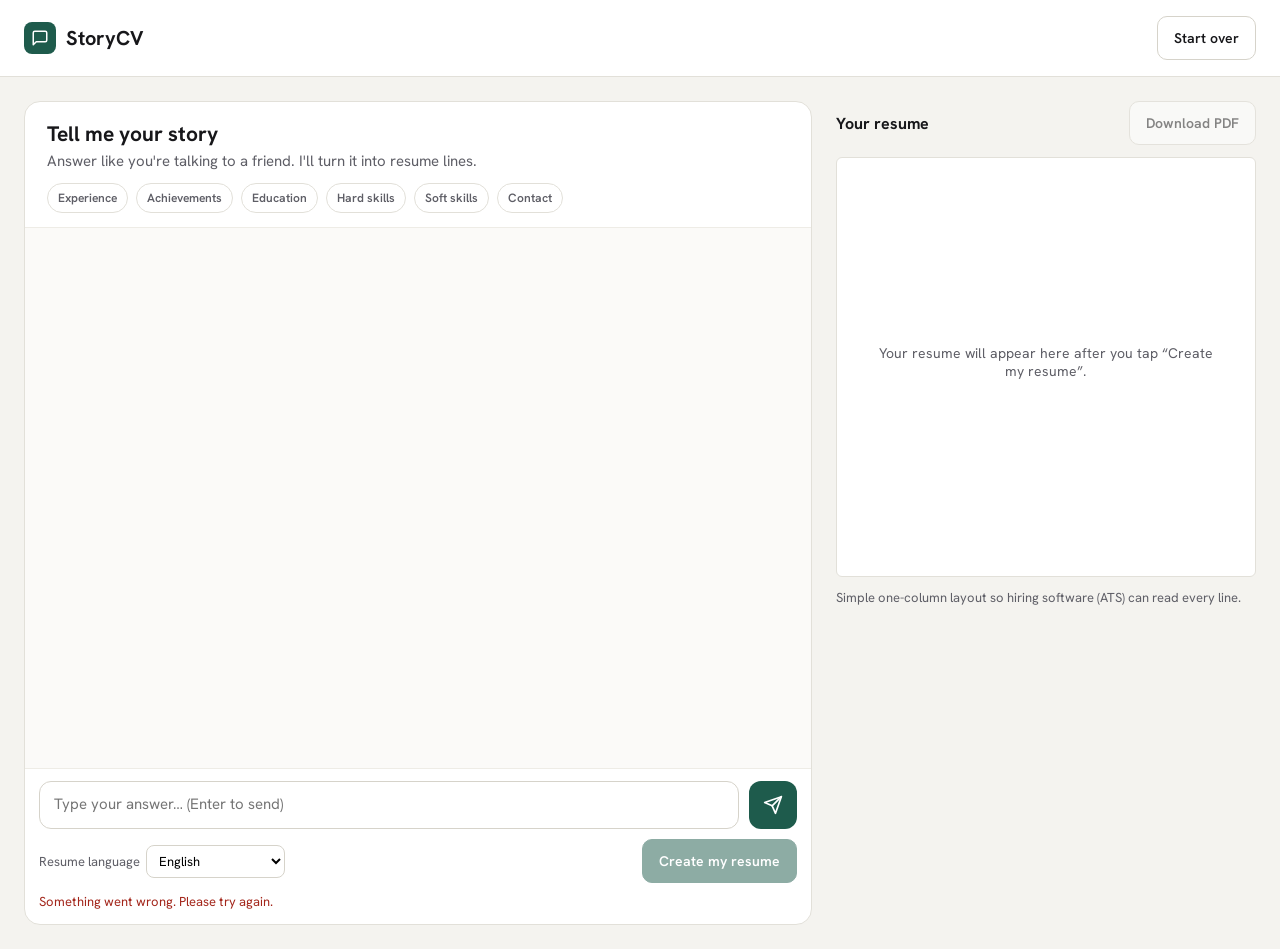
==== index.html @ df138cf6 "Add files via upload" ====
<!doctype html>
<html lang="en">
<head>
<meta charset="utf-8">
<meta name="viewport" content="width=device-width, initial-scale=1">
<title>StoryCV – Tell your story, get a resume</title>
<link rel="preconnect" href="https://fonts.googleapis.com">
<link rel="stylesheet" href="https://fonts.googleapis.com/css2?family=Hanken+Grotesk:wght@400;500;600;700&family=Source+Serif+4:opsz,wght@8..60,400;8..60,600;8..60,700&display=swap">
<script src="/lib/jspdf.umd.min.js"></script>
<style>
  /* ====== Easy-to-change settings ====== */
  :root{
    --accent:#1E5B4C; --accent-dark:#123C32; --accent-soft:#E6EFEB; --accent-ink:#1E4A3E;
    --ground:#F4F3EF; --surface:#FFFFFF; --line:#E2E0D9; --ink:#17171A; --muted:#5E5E66;
  }
  *{box-sizing:border-box}
  body{margin:0;background:var(--ground);color:var(--ink);font-family:'Hanken Grotesk',system-ui,sans-serif}
  button{font:inherit;cursor:pointer}
  header{display:flex;flex-wrap:wrap;align-items:center;justify-content:space-between;gap:12px;padding:16px 24px;background:var(--surface);border-bottom:1px solid var(--line)}
  .brand{display:flex;align-items:center;gap:10px;font-weight:700;font-size:20px}
  .logo{width:32px;height:32px;border-radius:8px;background:var(--accent);display:flex;align-items:center;justify-content:center}
  .btn{min-height:44px;padding:10px 16px;border-radius:10px;font-size:14px;font-weight:600;border:1px solid #D6D3CA;background:var(--surface);color:var(--ink)}
  .btn-primary{background:var(--accent);border-color:var(--accent);color:#fff}
  .btn-primary:hover{background:var(--accent-dark)}
  .btn:disabled{opacity:.5;cursor:not-allowed}
  .banner{background:#FFF4D6;color:#5C4400;font-size:13px;padding:8px 24px;text-align:center;display:none}
  main{max-width:1360px;margin:0 auto;padding:24px;display:flex;flex-wrap:wrap;gap:24px;align-items:flex-start}
  .chat{flex:999 1 520px;min-width:0;background:var(--surface);border:1px solid var(--line);border-radius:16px;display:flex;flex-direction:column;overflow:hidden}
  .chat-head{padding:18px 22px 14px;border-bottom:1px solid #EEECE6}
  .chat-head h1{margin:0 0 4px;font-size:21px}
  .chat-head p{margin:0 0 12px;color:var(--muted);font-size:15px}
  .chips{display:flex;flex-wrap:wrap;gap:8px}
  .chip{font-size:12px;font-weight:600;padding:6px 10px;border-radius:999px;border:1px solid var(--line);color:var(--muted);background:#fff}
  .chip.done{background:var(--accent-soft);color:var(--accent-ink);border-color:#C4DBD2}
  .scroll{height:min(560px,60vh);overflow-y:auto;padding:20px 22px;background:#FBFAF8;display:flex;flex-direction:column;gap:12px}
  .msg{max-width:82%;padding:12px 14px;font-size:15px;line-height:1.5;white-space:pre-wrap;word-wrap:break-word}
  .bot{display:flex;gap:10px;align-items:flex-end;max-width:86%}
  .avatar{flex:none;width:32px;height:32px;border-radius:50%;background:var(--accent-soft);color:var(--accent-ink);display:flex;align-items:center;justify-content:center;font-weight:700;font-size:13px}
  .bot .msg{max-width:none;background:#fff;border:1px solid var(--line);border-radius:14px 14px 14px 4px}
  .user{align-self:flex-end;background:var(--accent);color:#fff;border-radius:14px 14px 4px 14px}
  .typing{color:var(--muted);font-style:italic}
  .composer{border-top:1px solid #EEECE6;padding:12px 14px 14px;display:flex;flex-direction:column;gap:10px}
  .row{display:flex;gap:10px;align-items:flex-end}
  textarea{flex:1;min-width:0;font:inherit;font-size:15px;padding:12px 14px;min-height:48px;max-height:160px;resize:none;border:1px solid #D6D3CA;border-radius:12px;outline-color:var(--accent)}
  .send{flex:none;width:48px;height:48px;border-radius:12px;border:none;background:var(--accent);color:#fff;display:flex;align-items:center;justify-content:center}
  .create-row{display:flex;flex-wrap:wrap;gap:10px;align-items:center;justify-content:space-between}
  .create-row label{font-size:13px;color:var(--muted);display:flex;gap:6px;align-items:center}
  select{font:inherit;font-size:13px;padding:6px 8px;border-radius:8px;border:1px solid #D6D3CA;background:#fff}
  aside{flex:1 1 420px;min-width:0;display:flex;flex-direction:column;gap:12px}
  .aside-head{display:flex;justify-content:space-between;align-items:center;gap:8px;flex-wrap:wrap}
  .aside-head h2{margin:0;font-size:16px}
  .paper-wrap{position:relative}
  .paper{background:#fff;border:1px solid var(--line);border-radius:6px;padding:36px;font-family:'Source Serif 4',Georgia,serif;color:#1D1D20;min-height:420px}
  .paper.locked{filter:blur(5px);user-select:none;pointer-events:none}
  .lock{position:absolute;inset:0;display:none;align-items:center;justify-content:center;padding:24px}
  .lock-card{background:#fff;border:1px solid var(--line);border-radius:14px;padding:22px;max-width:320px;text-align:center;box-shadow:0 8px 30px rgba(0,0,0,.08)}
  .lock-card h3{margin:0 0 6px;font-size:18px}
  .lock-card p{margin:0 0 14px;color:var(--muted);font-size:14px}
  .r-name{font-size:26px;font-weight:700}
  .r-head{font-size:15px;color:#45454C;margin-top:2px}
  .r-contact{font-family:'Hanken Grotesk',sans-serif;font-size:12px;color:var(--muted);margin-top:4px}
  .r-sec{margin-top:20px;font-family:'Hanken Grotesk',sans-serif;font-size:11px;font-weight:700;letter-spacing:.12em;text-transform:uppercase;color:var(--accent-ink);border-bottom:1px solid var(--line);padding-bottom:4px}
  .r-item{margin-top:10px}
  .r-top{display:flex;justify-content:space-between;gap:12px;flex-wrap:wrap}
  .r-role{font-weight:700;font-size:15px}
  .r-date{font-family:'Hanken Grotesk',sans-serif;font-size:12px;color:var(--muted)}
  .r-org{font-style:italic;font-size:14px;color:#45454C}
  .paper ul{margin:6px 0 0;padding-left:18px;font-size:14px;line-height:1.55}
  .paper p{font-size:14px;line-height:1.55;margin:8px 0 0}
  .empty{color:var(--muted);font-family:'Hanken Grotesk',sans-serif;font-size:14px;text-align:center;padding-top:150px}
  .note{margin:0;font-size:13px;color:var(--muted)}
  .error{color:#A3261B;font-size:13px}
  /* Payment popup */
  .modal-bg{position:fixed;inset:0;background:rgba(20,20,25,.45);display:none;align-items:center;justify-content:center;padding:16px;z-index:10}
  .modal{background:#fff;border-radius:16px;padding:24px;max-width:380px;width:100%}
  .modal h3{margin:0 0 4px}
  .price{font-size:30px;font-weight:700;margin:12px 0}
  .test-tag{display:inline-block;font-size:11px;font-weight:700;letter-spacing:.08em;background:#FFF4D6;color:#5C4400;padding:4px 8px;border-radius:6px}
  .modal-actions{display:flex;flex-direction:column;gap:8px;margin-top:16px}
</style>
</head>
<body>

<header>
  <div class="brand">
    <div class="logo"><svg width="18" height="18" viewBox="0 0 24 24" fill="none" stroke="#fff" stroke-width="2" stroke-linecap="round" stroke-linejoin="round"><path d="M21 15a2 2 0 0 1-2 2H7l-4 4V5a2 2 0 0 1 2-2h14a2 2 0 0 1 2 2z"/></svg></div>
    StoryCV
  </div>
  <button class="btn" id="restart">Start over</button>
</header>
<div class="banner" id="demoBanner">Demo mode: the AI isn't connected yet, so answers are scripted. Add your AI key to turn it on.</div>

<main>
  <section class="chat">
    <div class="chat-head">
      <h1>Tell me your story</h1>
      <p>Answer like you're talking to a friend. I'll turn it into resume lines.</p>
      <div class="chips" id="chips"></div>
    </div>
    <div class="scroll" id="scroll" aria-live="polite"></div>
    <form class="composer" id="form">
      <div class="row">
        <label for="input" style="position:absolute;width:1px;height:1px;overflow:hidden;clip:rect(0 0 0 0)">Your answer</label>
        <textarea id="input" rows="1" placeholder="Type your answer… (Enter to send)"></textarea>
        <button class="send" type="submit" aria-label="Send"><svg width="20" height="20" viewBox="0 0 24 24" fill="none" stroke="currentColor" stroke-width="2" stroke-linecap="round" stroke-linejoin="round"><path d="M22 2L11 13"/><path d="M22 2l-7 20-4-9-9-4z"/></svg></button>
      </div>
      <div class="create-row">
        <label>Resume language
          <select id="lang"><option>English</option><option>Bahasa Indonesia</option></select>
        </label>
        <button class="btn btn-primary" type="button" id="create" disabled>Create my resume</button>
      </div>
      <div class="error" id="error"></div>
    </form>
  </section>

  <aside>
    <div class="aside-head">
      <h2>Your resume</h2>
      <button class="btn" id="download" disabled>Download PDF</button>
    </div>
    <div class="paper-wrap">
      <div class="paper" id="paper"><div class="empty">Your resume will appear here after you tap “Create my resume”.</div></div>
      <div class="lock" id="lock">
        <div class="lock-card">
          <h3>Your resume is ready</h3>
          <p>Unlock it to see the full version and download it as a PDF.</p>
          <button class="btn btn-primary" id="unlock" style="width:100%">Unlock for <span class="priceText"></span></button>
        </div>
      </div>
    </div>
    <p class="note">Simple one-column layout so hiring software (ATS) can read every line.</p>
  </aside>
</main>

<div class="modal-bg" id="modal" role="dialog" aria-modal="true" aria-labelledby="payTitle">
  <div class="modal">
    <span class="test-tag">TEST MODE</span>
    <h3 id="payTitle" style="margin-top:10px">Download your resume</h3>
    <div class="price priceText"></div>
    <p class="note">Payment isn't connected yet. Tap below to pretend the payment went through.</p>
    <div class="modal-actions">
      <button class="btn btn-primary" id="fakePay">Simulate successful payment</button>
      <button class="btn" id="cancelPay">Cancel</button>
    </div>
  </div>
</div>

<script>
/* ====== Easy-to-change settings ====== */
const PRICE_IDR = 50000;

const AREAS = [
  ["experience","Experience"],["achievements","Achievements"],["education","Education"],
  ["hard_skills","Hard skills"],["soft_skills","Soft skills"],["contact","Contact"]
];
const $ = (id) => document.getElementById(id);
const esc = (s) => String(s ?? "").replace(/[&<>"']/g, (c) => ({"&":"&amp;","<":"&lt;",">":"&gt;",'"':"&quot;","'":"&#39;"}[c]));
const priceLabel = "IDR " + PRICE_IDR.toLocaleString("id-ID");
document.querySelectorAll(".priceText").forEach((el) => el.textContent = priceLabel);

let state = load() || fresh();
function fresh(){ return { messages: [], covered: {}, ready: false, resume: null, paid: false }; }
function save(){ try{ localStorage.setItem("storycv", JSON.stringify(state)); }catch(e){} }
function load(){ try{ return JSON.parse(localStorage.getItem("storycv")); }catch(e){ return null; } }

async function post(url, body){
  const res = await fetch(url, { method:"POST", headers:{"content-type":"application/json"}, body: JSON.stringify(body) });
  const data = await res.json().catch(() => ({}));
  if (!res.ok) throw new Error(data.error || "Something went wrong. Please try again.");
  if (data.demo) $("demoBanner").style.display = "block";
  return data;
}

/* ---------- Chat ---------- */
function renderChips(){
  $("chips").innerHTML = AREAS.map(([k,label]) =>
    `<span class="chip ${state.covered[k] ? "done":""}">${state.covered[k] ? "✓ ":""}${label}</span>`).join("");
}
function renderChat(typing){
  const html = state.messages.map((m) => m.role === "assistant"
    ? `<div class="bot"><div class="avatar">K</div><div class="msg">${esc(m.content)}</div></div>`
    : `<div class="msg user">${esc(m.content)}</div>`).join("");
  $("scroll").innerHTML = html + (typing ? `<div class="bot"><div class="avatar">K</div><div class="msg typing">Kira is typing…</div></div>` : "");
  $("scroll").scrollTop = $("scroll").scrollHeight;
  const userCount = state.messages.filter((m) => m.role === "user").length;
  $("create").disabled = !(state.ready || userCount >= 4);
  renderChips();
}

async function askBot(){
  $("error").textContent = "";
  renderChat(true);
  try{
    const data = await post("/api/chat", { messages: state.messages });
    state.messages.push({ role:"assistant", content: data.reply });
    state.covered = data.covered || {};
    state.ready = !!data.ready;
    save();
  }catch(e){ $("error").textContent = e.message; }
  renderChat(false);
}

$("form").addEventListener("submit", (e) => {
  e.preventDefault();
  const text = $("input").value.trim();
  if (!text) return;
  state.messages.push({ role:"user", content:text });
  $("input").value = ""; $("input").style.height = "";
  save(); askBot();
});
$("input").addEventListener("keydown", (e) => {
  if (e.key === "Enter" && !e.shiftKey){ e.preventDefault(); $("form").requestSubmit(); }
});
$("input").addEventListener("input", (e) => { e.target.style.height = "auto"; e.target.style.height = e.target.scrollHeight + "px"; });

/* ---------- Resume ---------- */
$("create").addEventListener("click", async () => {
  $("error").textContent = "";
  $("create").disabled = true; $("create").textContent = "Writing your resume…";
  try{
    const data = await post("/api/resume", { messages: state.messages, language: $("lang").value });
    state.resume = data.resume; state.paid = false; save();
    renderResume();
  }catch(e){ $("error").textContent = e.message; }
  $("create").textContent = "Create my resume"; $("create").disabled = false;
});

const list = (a) => (Array.isArray(a) ? a.filter(Boolean) : []);
function renderResume(){
  const r = state.resume;
  if (!r){ $("paper").innerHTML = `<div class="empty">Your resume will appear here after you tap “Create my resume”.</div>`; $("lock").style.display="none"; $("paper").classList.remove("locked"); $("download").disabled = true; return; }
  const c = r.contact || {};
  const contact = [c.city, c.email, c.phone, c.linkedin].filter(Boolean).map(esc).join(" · ");
  let h = `<div class="r-name">${esc(r.name || "[Your name]")}</div>`;
  if (r.headline) h += `<div class="r-head">${esc(r.headline)}</div>`;
  if (contact) h += `<div class="r-contact">${contact}</div>`;
  if (r.summary) h += `<div class="r-sec">Summary</div><p>${esc(r.summary)}</p>`;
  if (list(r.experience).length){
    h += `<div class="r-sec">Experience</div>`;
    r.experience.forEach((j) => {
      const dates = [j.start, j.end].filter(Boolean).join(" – ");
      h += `<div class="r-item"><div class="r-top"><span class="r-role">${esc(j.role)}</span><span class="r-date">${esc(dates)}</span></div>
            <div class="r-org">${esc([j.company, j.location].filter(Boolean).join(", "))}</div>
            <ul>${list(j.bullets).map((b) => `<li>${esc(b)}</li>`).join("")}</ul></div>`;
    });
  }
  if (list(r.education).length){
    h += `<div class="r-sec">Education</div>`;
    r.education.forEach((ed) => {
      h += `<div class="r-item"><div class="r-top"><span class="r-role">${esc(ed.degree)}</span><span class="r-date">${esc(ed.year)}</span></div>
            <div class="r-org">${esc(ed.school)}</div>${ed.notes ? `<p>${esc(ed.notes)}</p>` : ""}</div>`;
    });
  }
  const skills = [["Hard skills", r.hard_skills], ["Soft skills", r.soft_skills], ["Certifications", r.certifications], ["Languages", r.languages]]
    .filter(([,v]) => list(v).length);
  if (skills.length){
    h += `<div class="r-sec">Skills</div>` + skills.map(([k,v]) => `<p style="margin-top:6px"><b>${k}:</b> ${list(v).map(esc).join(", ")}</p>`).join("");
  }
  $("paper").innerHTML = h;
  $("paper").classList.toggle("locked", !state.paid);
  $("lock").style.display = state.paid ? "none" : "flex";
  $("download").disabled = !state.paid;
  $("download").classList.toggle("btn-primary", state.paid);
}

/* ---------- Payment (TEST MODE) ----------
   Later: replace startPayment() with Midtrans Snap / Xendit.
   Their popup calls back on success -> then run onPaid().
   For real money, the server must confirm the payment before giving the PDF. */
function startPayment(){ $("modal").style.display = "flex"; $("fakePay").focus(); }
function onPaid(){ state.paid = true; save(); $("modal").style.display = "none"; renderResume(); }
$("unlock").addEventListener("click", startPayment);
$("fakePay").addEventListener("click", onPaid);
$("cancelPay").addEventListener("click", () => $("modal").style.display = "none");

/* ---------- PDF (real text, so ATS software can read it) ---------- */
$("download").addEventListener("click", () => {
  const r = state.resume; if (!r || !state.paid) return;
  const { jsPDF } = window.jspdf;
  const doc = new jsPDF({ unit:"pt", format:"a4" });
  const M = 50, W = doc.internal.pageSize.getWidth() - M*2, H = doc.internal.pageSize.getHeight();
  let y = M;
  const need = (h) => { if (y + h > H - M){ doc.addPage(); y = M; } };
  const text = (str, size, style, gap, indent) => {
    doc.setFont("helvetica", style || "normal"); doc.setFontSize(size);
    const lines = doc.splitTextToSize(String(str), W - (indent||0));
    lines.forEach((ln) => { need(size*1.35); doc.text(ln, M + (indent||0), y); y += size*1.35; });
    y += gap || 0;
  };
  const section = (title) => {
    y += 8; need(30);
    doc.setFont("helvetica","bold"); doc.setFontSize(10.5); doc.setTextColor(30,74,62);
    doc.text(title.toUpperCase(), M, y); y += 5;
    doc.setDrawColor(200); doc.line(M, y, M+W, y); y += 14; doc.setTextColor(20);
  };
  const leftRight = (left, right, size) => {
    need(size*1.4);
    doc.setFont("helvetica","bold"); doc.setFontSize(size); doc.text(String(left||""), M, y);
    if (right){ doc.setFont("helvetica","normal"); doc.setFontSize(size-1.5); doc.text(String(right), M+W, y, { align:"right" }); }
    y += size*1.35;
  };
  doc.setTextColor(20);
  text(r.name || "Your Name", 20, "bold", 2);
  if (r.headline) text(r.headline, 12, "normal", 2);
  const c = r.contact || {};
  const contact = [c.city, c.email, c.phone, c.linkedin].filter(Boolean).join("  |  ");
  if (contact) text(contact, 9.5, "normal", 4);
  if (r.summary){ section("Summary"); text(r.summary, 10.5, "normal"); }
  if (list(r.experience).length){
    section("Experience");
    r.experience.forEach((j) => {
      leftRight(j.role, [j.start, j.end].filter(Boolean).join(" - "), 11);
      const org = [j.company, j.location].filter(Boolean).join(", ");
      if (org) text(org, 10.5, "italic");
      list(j.bullets).forEach((b) => { need(14); doc.setFont("helvetica","normal"); doc.setFontSize(10.5); doc.text("•", M+4, y); text(b, 10.5, "normal", 1, 16); });
      y += 6;
    });
  }
  if (list(r.education).length){
    section("Education");
    r.education.forEach((ed) => { leftRight(ed.degree, ed.year, 11); if (ed.school) text(ed.school, 10.5, "italic"); if (ed.notes) text(ed.notes, 10.5); y += 4; });
  }
  const skills = [["Hard skills", r.hard_skills], ["Soft skills", r.soft_skills], ["Certifications", r.certifications], ["Languages", r.languages]].filter(([,v]) => list(v).length);
  if (skills.length){ section("Skills"); skills.forEach(([k,v]) => text(k + ": " + list(v).join(", "), 10.5, "normal", 2)); }
  const file = (r.name || "resume").replace(/[^\w\- ]+/g, "").trim().replace(/\s+/g, "_") + "_Resume.pdf";
  doc.save(file);
});

/* ---------- Start over ---------- */
$("restart").addEventListener("click", () => {
  if (state.messages.length > 1 && !confirm("Start over? Your current chat and resume will be cleared.")) return;
  state = fresh(); save(); renderResume(); askBot();
});

/* ---------- Boot ---------- */
renderChat(false); renderResume();
if (!state.messages.length) askBot();
</script>
</body>
</html>
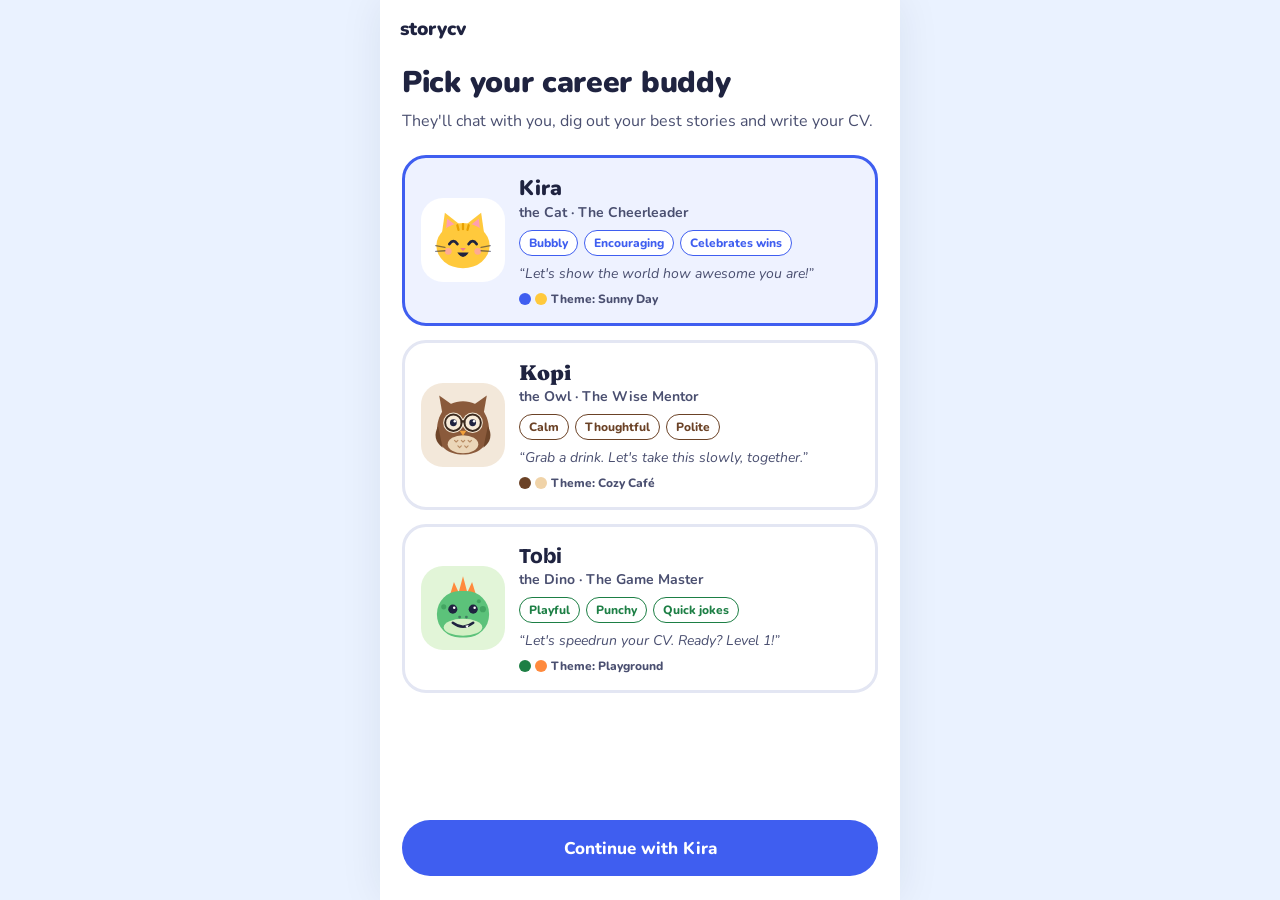
==== commit e5f83578: "Add files via upload" ====
--- a/index.html
+++ b/index.html
@@ -2,281 +2,468 @@
 <html lang="en">
 <head>
 <meta charset="utf-8">
-<meta name="viewport" content="width=device-width, initial-scale=1">
-<title>StoryCV – Tell your story, get a resume</title>
+<meta name="viewport" content="width=device-width, initial-scale=1, viewport-fit=cover">
+<title>StoryCV · Tell your story, get your CV</title>
+<link rel="icon" href="data:image/svg+xml,%3Csvg xmlns='http://www.w3.org/2000/svg' viewBox='0 0 120 120'%3E%3Cpath d='M22 54 L28 12 L56 34 Z M98 54 L92 12 L64 34 Z' fill='%23FFC93C'/%3E%3Cellipse cx='60' cy='70' rx='47' ry='40' fill='%23FFC93C'/%3E%3Ccircle cx='43' cy='64' r='7' fill='%231F2340'/%3E%3Ccircle cx='77' cy='64' r='7' fill='%231F2340'/%3E%3Cpath d='M55 74 H65 L60 80 Z' fill='%23F07A8E'/%3E%3C/svg%3E">
 <link rel="preconnect" href="https://fonts.googleapis.com">
-<link rel="stylesheet" href="https://fonts.googleapis.com/css2?family=Hanken+Grotesk:wght@400;500;600;700&family=Source+Serif+4:opsz,wght@8..60,400;8..60,600;8..60,700&display=swap">
+<link rel="stylesheet" href="https://fonts.googleapis.com/css2?family=Nunito:wght@400;600;700;800;900&family=Fraunces:opsz,wght@9..144,600;9..144,800&family=Bricolage+Grotesque:opsz,wght@12..96,600;12..96,800&family=Source+Serif+4:opsz,wght@8..60,400;8..60,700&display=swap">
 <script src="/lib/jspdf.umd.min.js"></script>
 <style>
-  /* ====== Easy-to-change settings ====== */
+  /* Theme colors. They change when the user picks a buddy (see BUDDIES below). */
   :root{
-    --accent:#1E5B4C; --accent-dark:#123C32; --accent-soft:#E6EFEB; --accent-ink:#1E4A3E;
-    --ground:#F4F3EF; --surface:#FFFFFF; --line:#E2E0D9; --ink:#17171A; --muted:#5E5E66;
+    --accent:#3F5EF0; --accent-dark:#2C46C4; --soft:#EEF2FF; --bg:#EAF2FF; --body:#FFD84D;
+    --ink:#1F2340; --muted:#4A4F70; --line:#E3E6F3; --white:#fff; --note-bg:#FFF3C4; --note-ink:#5A4300;
   }
   *{box-sizing:border-box}
-  body{margin:0;background:var(--ground);color:var(--ink);font-family:'Hanken Grotesk',system-ui,sans-serif}
-  button{font:inherit;cursor:pointer}
-  header{display:flex;flex-wrap:wrap;align-items:center;justify-content:space-between;gap:12px;padding:16px 24px;background:var(--surface);border-bottom:1px solid var(--line)}
-  .brand{display:flex;align-items:center;gap:10px;font-weight:700;font-size:20px}
-  .logo{width:32px;height:32px;border-radius:8px;background:var(--accent);display:flex;align-items:center;justify-content:center}
-  .btn{min-height:44px;padding:10px 16px;border-radius:10px;font-size:14px;font-weight:600;border:1px solid #D6D3CA;background:var(--surface);color:var(--ink)}
-  .btn-primary{background:var(--accent);border-color:var(--accent);color:#fff}
-  .btn-primary:hover{background:var(--accent-dark)}
-  .btn:disabled{opacity:.5;cursor:not-allowed}
-  .banner{background:#FFF4D6;color:#5C4400;font-size:13px;padding:8px 24px;text-align:center;display:none}
-  main{max-width:1360px;margin:0 auto;padding:24px;display:flex;flex-wrap:wrap;gap:24px;align-items:flex-start}
-  .chat{flex:999 1 520px;min-width:0;background:var(--surface);border:1px solid var(--line);border-radius:16px;display:flex;flex-direction:column;overflow:hidden}
-  .chat-head{padding:18px 22px 14px;border-bottom:1px solid #EEECE6}
-  .chat-head h1{margin:0 0 4px;font-size:21px}
-  .chat-head p{margin:0 0 12px;color:var(--muted);font-size:15px}
+  html,body{margin:0;height:100%}
+  body{background:var(--bg);color:var(--ink);font-family:'Nunito',system-ui,sans-serif;transition:background .4s}
+  button,input,select{font:inherit}
+  button{cursor:pointer}
+  .app{max-width:520px;margin:0 auto;height:100vh;height:100dvh;display:flex;flex-direction:column;background:var(--white);box-shadow:0 0 40px rgba(31,35,64,.08)}
+  .screen{display:none;flex:1;flex-direction:column;min-height:0;overflow-y:auto}
+  #s-chat{overflow:hidden}
+  .screen.on{display:flex}
+  .top{display:flex;align-items:center;justify-content:space-between;gap:10px;padding:16px 20px}
+  .brand{font-family:var(--head,inherit);font-weight:900;font-size:19px;display:flex;align-items:center;gap:8px}
+  .link{background:none;border:none;color:var(--accent);font-weight:800;font-size:14px;padding:10px 4px;min-height:44px}
+  .pill{background:var(--soft);color:var(--accent);border:none;border-radius:999px;padding:10px 14px;font-weight:800;font-size:14px;min-height:44px}
+  .btn{display:flex;align-items:center;justify-content:center;gap:8px;width:100%;min-height:56px;border:var(--btn-bd,0 solid transparent);border-radius:var(--btn,28px);box-shadow:var(--btn-sh,none);background:var(--accent);color:#fff;font-size:17px;font-weight:800;transition:transform .1s,background .2s}
+  .btn:hover{background:var(--accent-dark)} .btn:active{transform:scale(.98)}
+  .btn:disabled{opacity:.45;cursor:not-allowed}
+  .btn.ghost{background:var(--soft);color:var(--accent)}
+  .pad{padding:8px 22px 24px}
+  h1{font-family:var(--head,inherit);font-size:30px;line-height:1.15;font-weight:900;margin:0;letter-spacing:-.01em}
+  .sub{color:var(--muted);font-size:16px;line-height:1.5;margin:8px 0 0}
+  .banner{display:none;background:#FFF4D6;color:#5C4400;font-size:13px;font-weight:700;text-align:center;padding:8px 16px}
+  .error{color:#B3261E;font-size:14px;font-weight:700;min-height:0}
+  .error:empty{display:none}
+  .sr{position:absolute;width:1px;height:1px;overflow:hidden;clip:rect(0 0 0 0)}
+
+  /* 1. Pick a buddy */
+  .buddies{display:flex;flex-direction:column;gap:14px;margin:22px 0}
+  .buddy{display:flex;gap:14px;align-items:center;text-align:left;width:100%;padding:16px;border-radius:24px;border:3px solid var(--line);background:#fff;color:var(--ink);transition:border-color .2s,transform .15s}
+  .buddy:hover{transform:translateY(-2px)}
+  .buddy[aria-pressed="true"]{border-color:var(--b-accent);background:var(--b-soft)}
+  .buddy .art{flex:none;width:84px;height:84px;border-radius:22px;background:var(--b-soft);display:flex;align-items:center;justify-content:center}
+  .buddy[aria-pressed="true"] .art{background:#fff}
+  .buddy .name{font-size:21px;font-weight:900}
+  .buddy .tag{font-size:14px;color:var(--muted);font-weight:700;margin-top:1px}
+  .traits{display:flex;flex-wrap:wrap;gap:6px;margin-top:8px}
+  .traits span{font-size:12px;font-weight:800;padding:4px 9px;border-radius:999px;background:#fff;color:var(--b-accent);border:1.5px solid var(--b-accent)}
+  .theme-line{display:flex;align-items:center;gap:4px;margin-top:8px;font-size:12px;font-weight:800;color:var(--muted)}
+  .theme-line i{width:12px;height:12px;border-radius:50%;display:inline-block}
+  .say{margin-top:8px;font-size:14px;font-style:italic;color:var(--muted)}
+
+  /* 2. Profile */
+  .hello{display:flex;align-items:center;gap:14px;margin:6px 0 18px}
+  .hello .bubble{background:var(--soft);border-radius:20px 20px 20px 6px;padding:12px 14px;font-size:15px;font-weight:700;line-height:1.4}
+  form.fields{display:flex;flex-direction:column;gap:14px}
+  .field label{display:block;font-size:14px;font-weight:800;margin-bottom:6px}
+  .field label small{font-weight:600;color:var(--muted)}
+  .field input,.field select{width:100%;height:52px;border-radius:16px;border:2px solid var(--line);background:#F7F8FC;padding:0 16px;font-size:16px;color:var(--ink);outline:none}
+  .field input:focus,.field select:focus{border-color:var(--accent);background:#fff}
+  .row2{display:flex;gap:12px} .row2 .field{flex:1;min-width:0}
+  .more{font-size:14px;font-weight:800;color:var(--muted);margin-top:4px}
+
+  /* 3. Chat */
+  .chat-head{display:flex;align-items:center;gap:12px;padding:12px 16px;border-bottom:1px solid var(--line);background:#fff}
+  .chat-head .who{flex:1;min-width:0}
+  .chat-head .who b{font-family:var(--head,inherit);font-size:17px;font-weight:900}
+  .dots{display:flex;gap:5px;margin-top:6px}
+  .dots span{width:22px;height:7px;border-radius:4px;background:var(--line);transition:background .3s}
+  .dots span.on{background:var(--accent)}
+  .msgs{flex:1;min-height:0;overflow-y:auto;padding:18px 16px;display:flex;flex-direction:column;gap:12px;background:var(--bg)}
+  .m{max-width:82%;padding:13px 16px;font-size:16px;line-height:1.45;white-space:pre-wrap;word-wrap:break-word;animation:pop .25s ease-out}
+  .m.bot{align-self:flex-start;background:#fff;border-radius:var(--bub);border:var(--bd);box-shadow:var(--sh)}
+  .m.me{align-self:flex-end;background:var(--accent);color:#fff;border-radius:var(--me);border:var(--bd)}
+  .note{align-self:flex-start;display:flex;gap:8px;align-items:flex-start;background:var(--note-bg);color:var(--note-ink);border-radius:16px;padding:10px 14px;font-size:14px;line-height:1.4;max-width:88%;animation:pop .3s ease-out}
+  .note b{display:block;font-size:12px;letter-spacing:.04em}
+  .typing{align-self:flex-start;background:#fff;border-radius:22px;padding:14px 18px;display:flex;gap:5px}
+  .typing i{width:8px;height:8px;border-radius:50%;background:var(--accent);opacity:.4;animation:blink 1s infinite}
+  .typing i:nth-child(2){animation-delay:.15s}.typing i:nth-child(3){animation-delay:.3s}
+  @keyframes blink{50%{opacity:1}}
+  @keyframes pop{from{opacity:0;transform:translateY(6px)}to{opacity:1;transform:none}}
   .chips{display:flex;flex-wrap:wrap;gap:8px}
-  .chip{font-size:12px;font-weight:600;padding:6px 10px;border-radius:999px;border:1px solid var(--line);color:var(--muted);background:#fff}
-  .chip.done{background:var(--accent-soft);color:var(--accent-ink);border-color:#C4DBD2}
-  .scroll{height:min(560px,60vh);overflow-y:auto;padding:20px 22px;background:#FBFAF8;display:flex;flex-direction:column;gap:12px}
-  .msg{max-width:82%;padding:12px 14px;font-size:15px;line-height:1.5;white-space:pre-wrap;word-wrap:break-word}
-  .bot{display:flex;gap:10px;align-items:flex-end;max-width:86%}
-  .avatar{flex:none;width:32px;height:32px;border-radius:50%;background:var(--accent-soft);color:var(--accent-ink);display:flex;align-items:center;justify-content:center;font-weight:700;font-size:13px}
-  .bot .msg{max-width:none;background:#fff;border:1px solid var(--line);border-radius:14px 14px 14px 4px}
-  .user{align-self:flex-end;background:var(--accent);color:#fff;border-radius:14px 14px 4px 14px}
-  .typing{color:var(--muted);font-style:italic}
-  .composer{border-top:1px solid #EEECE6;padding:12px 14px 14px;display:flex;flex-direction:column;gap:10px}
-  .row{display:flex;gap:10px;align-items:flex-end}
-  textarea{flex:1;min-width:0;font:inherit;font-size:15px;padding:12px 14px;min-height:48px;max-height:160px;resize:none;border:1px solid #D6D3CA;border-radius:12px;outline-color:var(--accent)}
-  .send{flex:none;width:48px;height:48px;border-radius:12px;border:none;background:var(--accent);color:#fff;display:flex;align-items:center;justify-content:center}
-  .create-row{display:flex;flex-wrap:wrap;gap:10px;align-items:center;justify-content:space-between}
-  .create-row label{font-size:13px;color:var(--muted);display:flex;gap:6px;align-items:center}
-  select{font:inherit;font-size:13px;padding:6px 8px;border-radius:8px;border:1px solid #D6D3CA;background:#fff}
-  aside{flex:1 1 420px;min-width:0;display:flex;flex-direction:column;gap:12px}
-  .aside-head{display:flex;justify-content:space-between;align-items:center;gap:8px;flex-wrap:wrap}
-  .aside-head h2{margin:0;font-size:16px}
-  .paper-wrap{position:relative}
-  .paper{background:#fff;border:1px solid var(--line);border-radius:6px;padding:36px;font-family:'Source Serif 4',Georgia,serif;color:#1D1D20;min-height:420px}
-  .paper.locked{filter:blur(5px);user-select:none;pointer-events:none}
-  .lock{position:absolute;inset:0;display:none;align-items:center;justify-content:center;padding:24px}
-  .lock-card{background:#fff;border:1px solid var(--line);border-radius:14px;padding:22px;max-width:320px;text-align:center;box-shadow:0 8px 30px rgba(0,0,0,.08)}
-  .lock-card h3{margin:0 0 6px;font-size:18px}
-  .lock-card p{margin:0 0 14px;color:var(--muted);font-size:14px}
-  .r-name{font-size:26px;font-weight:700}
-  .r-head{font-size:15px;color:#45454C;margin-top:2px}
-  .r-contact{font-family:'Hanken Grotesk',sans-serif;font-size:12px;color:var(--muted);margin-top:4px}
-  .r-sec{margin-top:20px;font-family:'Hanken Grotesk',sans-serif;font-size:11px;font-weight:700;letter-spacing:.12em;text-transform:uppercase;color:var(--accent-ink);border-bottom:1px solid var(--line);padding-bottom:4px}
+  .chips button{border:none;background:#fff;color:var(--accent);font-weight:800;font-size:15px;padding:10px 16px;border-radius:var(--chip);border:var(--bd);min-height:44px;box-shadow:0 2px 6px rgba(31,35,64,.08)}
+  .ready{display:none;margin:0 16px 10px;background:var(--soft);border-radius:20px;padding:12px;align-items:center;gap:12px}
+  .ready.on{display:flex}
+  .ready span{flex:1;font-weight:800;font-size:14px}
+  .ready .btn{width:auto;min-height:48px;padding:0 18px;font-size:15px}
+  .composer{display:flex;gap:8px;align-items:flex-end;padding:10px 12px calc(14px + env(safe-area-inset-bottom));background:#fff;border-top:1px solid var(--line)}
+  .composer textarea{flex:1;min-width:0;min-height:52px;max-height:140px;resize:none;border:none;border-radius:26px;background:#F1F3FB;padding:15px 20px;font-size:16px;line-height:1.35;color:var(--ink);outline-color:var(--accent);font-family:inherit}
+  .send{flex:none;width:52px;height:52px;border-radius:50%;border:none;background:var(--accent);color:#fff;display:flex;align-items:center;justify-content:center}
+
+  /* 4. Resume */
+  .done-head{display:flex;align-items:center;gap:12px;margin:4px 0 16px}
+  .done-head h1{font-size:26px}
+  .paper-wrap{position:relative;border-radius:22px;overflow:hidden;background:#fff;box-shadow:0 4px 18px rgba(31,35,64,.1);border:1px solid var(--line)}
+  .paper{padding:26px 22px;font-family:'Source Serif 4',Georgia,serif;color:#1D1D20;min-height:320px}
+  .locked .blurme{filter:blur(5px);user-select:none;pointer-events:none}
+  .fade{display:none;position:absolute;left:0;right:0;bottom:0;height:45%;background:linear-gradient(to bottom,rgba(255,255,255,0),#fff 85%)}
+  .locked .fade{display:block}
+  .r-name{font-size:24px;font-weight:700}
+  .r-head{font-size:15px;color:#45454C}
+  .r-contact{font-family:'Nunito',sans-serif;font-size:12px;color:var(--muted);margin-top:4px}
+  .r-sec{margin-top:18px;font-family:'Nunito',sans-serif;font-size:11px;font-weight:900;letter-spacing:.12em;text-transform:uppercase;color:var(--accent);border-bottom:1px solid var(--line);padding-bottom:4px}
   .r-item{margin-top:10px}
-  .r-top{display:flex;justify-content:space-between;gap:12px;flex-wrap:wrap}
+  .r-top{display:flex;justify-content:space-between;gap:10px;flex-wrap:wrap}
   .r-role{font-weight:700;font-size:15px}
-  .r-date{font-family:'Hanken Grotesk',sans-serif;font-size:12px;color:var(--muted)}
+  .r-date{font-family:'Nunito',sans-serif;font-size:12px;color:var(--muted)}
   .r-org{font-style:italic;font-size:14px;color:#45454C}
   .paper ul{margin:6px 0 0;padding-left:18px;font-size:14px;line-height:1.55}
   .paper p{font-size:14px;line-height:1.55;margin:8px 0 0}
-  .empty{color:var(--muted);font-family:'Hanken Grotesk',sans-serif;font-size:14px;text-align:center;padding-top:150px}
-  .note{margin:0;font-size:13px;color:var(--muted)}
-  .error{color:#A3261B;font-size:13px}
+  .price-row{display:flex;justify-content:space-between;align-items:baseline;margin:18px 4px 12px}
+  .price-row b{font-size:24px;font-weight:900}
+  .small{font-size:13px;color:var(--muted);font-weight:700;text-align:center;margin-top:10px}
+  .actions{display:flex;flex-direction:column;gap:10px}
+
   /* Payment popup */
-  .modal-bg{position:fixed;inset:0;background:rgba(20,20,25,.45);display:none;align-items:center;justify-content:center;padding:16px;z-index:10}
-  .modal{background:#fff;border-radius:16px;padding:24px;max-width:380px;width:100%}
-  .modal h3{margin:0 0 4px}
-  .price{font-size:30px;font-weight:700;margin:12px 0}
-  .test-tag{display:inline-block;font-size:11px;font-weight:700;letter-spacing:.08em;background:#FFF4D6;color:#5C4400;padding:4px 8px;border-radius:6px}
-  .modal-actions{display:flex;flex-direction:column;gap:8px;margin-top:16px}
+  .modal-bg{position:fixed;inset:0;background:rgba(20,22,40,.5);display:none;align-items:flex-end;justify-content:center;z-index:20}
+  .modal-bg.on{display:flex}
+  .modal{background:#fff;width:100%;max-width:520px;border-radius:28px 28px 0 0;padding:24px 22px calc(26px + env(safe-area-inset-bottom));animation:pop .25s ease-out}
+  .tag-test{display:inline-block;font-size:11px;font-weight:900;letter-spacing:.08em;background:#FFF4D6;color:#5C4400;padding:4px 8px;border-radius:6px}
+  .modal h2{margin:10px 0 2px;font-size:22px;font-weight:900}
+  .modal .big{font-size:32px;font-weight:900;margin:8px 0}
 </style>
 </head>
 <body>
-
-<header>
-  <div class="brand">
-    <div class="logo"><svg width="18" height="18" viewBox="0 0 24 24" fill="none" stroke="#fff" stroke-width="2" stroke-linecap="round" stroke-linejoin="round"><path d="M21 15a2 2 0 0 1-2 2H7l-4 4V5a2 2 0 0 1 2-2h14a2 2 0 0 1 2 2z"/></svg></div>
-    StoryCV
-  </div>
-  <button class="btn" id="restart">Start over</button>
-</header>
-<div class="banner" id="demoBanner">Demo mode: the AI isn't connected yet, so answers are scripted. Add your AI key to turn it on.</div>
-
-<main>
-  <section class="chat">
+<div class="app">
+  <div class="banner" id="demoBanner">Demo mode: the AI isn't connected yet, so answers are scripted.</div>
+
+  <!-- 1. PICK A BUDDY -->
+  <section class="screen" id="s-pick" aria-labelledby="pickTitle">
+    <div class="top"><div class="brand">storycv</div></div>
+    <div class="pad" style="flex:1;display:flex;flex-direction:column">
+      <h1 id="pickTitle">Pick your career buddy</h1>
+      <p class="sub">They'll chat with you, dig out your best stories and write your CV.</p>
+      <div class="buddies" id="buddyList"></div>
+      <div style="flex:1"></div>
+      <button class="btn" id="pickNext">Continue</button>
+    </div>
+  </section>
+
+  <!-- 2. PROFILE -->
+  <section class="screen" id="s-profile" aria-labelledby="profTitle">
+    <div class="top"><button class="link" data-go="pick">← Change buddy</button></div>
+    <div class="pad">
+      <div class="hello"><span id="profMascot"></span><div class="bubble" id="profHello"></div></div>
+      <h1 id="profTitle" class="sr">Your details</h1>
+      <form class="fields" id="profileForm" novalidate>
+        <div class="field"><label for="f-name">Full name</label><input id="f-name" autocomplete="name" required></div>
+        <div class="field"><label for="f-nick" id="nickLabel">What should I call you?</label><input id="f-nick" autocomplete="nickname" required></div>
+        <div class="field"><label for="f-target">Job you're aiming for <small>(optional)</small></label><input id="f-target" placeholder="e.g. Barista, Admin, Sales"></div>
+        <div class="row2">
+          <div class="field"><label for="f-city">City</label><input id="f-city" autocomplete="address-level2"></div>
+          <div class="field"><label for="f-lang">Language</label><select id="f-lang"><option>English</option><option>Bahasa Indonesia</option></select></div>
+        </div>
+        <div class="field"><label for="f-email">Email</label><input id="f-email" type="email" autocomplete="email" inputmode="email"></div>
+        <div class="field"><label for="f-phone">Phone / WhatsApp <small>(optional)</small></label><input id="f-phone" type="tel" autocomplete="tel" inputmode="tel"></div>
+        <div class="field"><label for="f-linkedin">LinkedIn <small>(optional)</small></label><input id="f-linkedin" placeholder="linkedin.com/in/…"></div>
+        <div class="error" id="profErr" role="alert"></div>
+        <button class="btn" type="submit" id="profNext">Start chatting</button>
+        <p class="small" style="margin:0">Free to chat · pay only to download your CV</p>
+      </form>
+    </div>
+  </section>
+
+  <!-- 3. CHAT -->
+  <section class="screen" id="s-chat" aria-label="Chat">
     <div class="chat-head">
-      <h1>Tell me your story</h1>
-      <p>Answer like you're talking to a friend. I'll turn it into resume lines.</p>
-      <div class="chips" id="chips"></div>
+      <span id="chatMascot"></span>
+      <div class="who"><b id="chatName"></b><div class="dots" id="dots" aria-label="Progress"></div></div>
+      <button class="pill" id="peek">My CV</button>
+      <button class="link" id="restart" aria-label="Start over">Restart</button>
     </div>
-    <div class="scroll" id="scroll" aria-live="polite"></div>
-    <form class="composer" id="form">
-      <div class="row">
-        <label for="input" style="position:absolute;width:1px;height:1px;overflow:hidden;clip:rect(0 0 0 0)">Your answer</label>
-        <textarea id="input" rows="1" placeholder="Type your answer… (Enter to send)"></textarea>
-        <button class="send" type="submit" aria-label="Send"><svg width="20" height="20" viewBox="0 0 24 24" fill="none" stroke="currentColor" stroke-width="2" stroke-linecap="round" stroke-linejoin="round"><path d="M22 2L11 13"/><path d="M22 2l-7 20-4-9-9-4z"/></svg></button>
-      </div>
-      <div class="create-row">
-        <label>Resume language
-          <select id="lang"><option>English</option><option>Bahasa Indonesia</option></select>
-        </label>
-        <button class="btn btn-primary" type="button" id="create" disabled>Create my resume</button>
-      </div>
-      <div class="error" id="error"></div>
+    <div class="msgs" id="msgs" aria-live="polite"></div>
+    <div class="ready" id="readyBar"><span id="readyText">Ready when you are!</span><button class="btn" id="create">Create my CV</button></div>
+    <div class="error" id="chatErr" role="alert" style="padding:0 16px 8px"></div>
+    <form class="composer" id="composer">
+      <label for="input" class="sr">Your answer</label>
+      <textarea id="input" rows="1" placeholder="Type here…"></textarea>
+      <button class="send" type="submit" aria-label="Send"><svg width="22" height="22" viewBox="0 0 24 24" fill="none" stroke="currentColor" stroke-width="2.6" stroke-linecap="round" stroke-linejoin="round"><path d="M12 19V5"/><path d="M6 11l6-6 6 6"/></svg></button>
     </form>
   </section>
 
-  <aside>
-    <div class="aside-head">
-      <h2>Your resume</h2>
-      <button class="btn" id="download" disabled>Download PDF</button>
+  <!-- 4. RESUME -->
+  <section class="screen" id="s-cv" aria-labelledby="cvTitle">
+    <div class="top"><button class="link" data-go="chat">← Back to chat</button><div class="brand">storycv</div></div>
+    <div class="pad">
+      <div class="done-head"><span id="cvMascot"></span><h1 id="cvTitle"></h1></div>
+      <div class="paper-wrap" id="paperWrap"><div class="paper" id="paper"></div><div class="fade"></div></div>
+      <div id="payBox">
+        <div class="price-row"><span style="font-weight:800">Unlock full CV + PDF</span><b class="priceText"></b></div>
+        <button class="btn" id="unlock">Unlock & download</button>
+        <p class="small">QRIS · e-wallet · instant unlock</p>
+      </div>
+      <div id="paidBox" class="actions" style="display:none;margin-top:18px">
+        <button class="btn" id="download">Download PDF</button>
+        <button class="btn ghost" id="redo">Add more & rewrite</button>
+      </div>
+      <div class="error" id="cvErr" role="alert"></div>
     </div>
-    <div class="paper-wrap">
-      <div class="paper" id="paper"><div class="empty">Your resume will appear here after you tap “Create my resume”.</div></div>
-      <div class="lock" id="lock">
-        <div class="lock-card">
-          <h3>Your resume is ready</h3>
-          <p>Unlock it to see the full version and download it as a PDF.</p>
-          <button class="btn btn-primary" id="unlock" style="width:100%">Unlock for <span class="priceText"></span></button>
-        </div>
-      </div>
-    </div>
-    <p class="note">Simple one-column layout so hiring software (ATS) can read every line.</p>
-  </aside>
-</main>
+  </section>
+</div>
 
 <div class="modal-bg" id="modal" role="dialog" aria-modal="true" aria-labelledby="payTitle">
   <div class="modal">
-    <span class="test-tag">TEST MODE</span>
-    <h3 id="payTitle" style="margin-top:10px">Download your resume</h3>
-    <div class="price priceText"></div>
-    <p class="note">Payment isn't connected yet. Tap below to pretend the payment went through.</p>
-    <div class="modal-actions">
-      <button class="btn btn-primary" id="fakePay">Simulate successful payment</button>
-      <button class="btn" id="cancelPay">Cancel</button>
+    <span class="tag-test">TEST MODE</span>
+    <h2 id="payTitle">Download your CV</h2>
+    <div class="big priceText"></div>
+    <p class="sub" style="font-size:14px;margin-bottom:16px">Payment isn't connected yet. Tap below to pretend it went through.</p>
+    <div class="actions">
+      <button class="btn" id="fakePay">Simulate successful payment</button>
+      <button class="btn ghost" id="cancelPay">Cancel</button>
     </div>
   </div>
 </div>
 
 <script>
-/* ====== Easy-to-change settings ====== */
-const PRICE_IDR = 50000;
-
-const AREAS = [
-  ["experience","Experience"],["achievements","Achievements"],["education","Education"],
-  ["hard_skills","Hard skills"],["soft_skills","Soft skills"],["contact","Contact"]
-];
+/* ================= Easy-to-change settings ================= */
+const PRICE_IDR = 19000;
+
+const BUDDIES = {
+  kira: { name:"Kira", animal:"the Cat", role:"The Cheerleader", themeName:"Sunny Day",
+          traits:["Bubbly","Encouraging","Celebrates wins"],
+          say:"“Let's show the world how awesome you are!”",
+          hello:(n) => `Hiii! I'm Kira. Just a few basics first, then we chat!`,
+          theme:{ accent:"#3F5EF0", dark:"#2C46C4", soft:"#EEF2FF", bg:"#EAF2FF", pop:"#FFC93C", popInk:"#1F2340",
+                  head:"'Nunito', sans-serif", bub:"22px 22px 22px 8px", me:"22px 22px 8px 22px",
+                  bd:"0 solid transparent", sh:"0 2px 6px rgba(31,35,64,.06)", chip:"999px", btn:"28px", btnBd:"0 solid transparent", btnSh:"none" } },
+  kopi: { name:"Kopi", animal:"the Owl", role:"The Wise Mentor", themeName:"Cozy Café",
+          traits:["Calm","Thoughtful","Polite"],
+          say:"“Grab a drink. Let's take this slowly, together.”",
+          hello:(n) => `Good to meet you. I'm Kopi. A few details first, then we'll talk.`,
+          theme:{ accent:"#6B4226", dark:"#4E2F1A", soft:"#F3E8DA", bg:"#F6EFE4", pop:"#F0D3A8", popInk:"#2B1D14",
+                  head:"'Fraunces', Georgia, serif", bub:"14px 14px 14px 4px", me:"14px 14px 4px 14px",
+                  bd:"1px solid #E4D6C1", sh:"none", chip:"10px", btn:"14px", btnBd:"0 solid transparent", btnSh:"none" } },
+  tobi: { name:"Tobi", animal:"the Dino", role:"The Game Master", themeName:"Playground",
+          traits:["Playful","Punchy","Quick jokes"],
+          say:"“Let's speedrun your CV. Ready? Level 1!”",
+          hello:(n) => `YO! Tobi here. Quick setup, then the game starts!`,
+          theme:{ accent:"#1D7F45", dark:"#15633A", soft:"#E2F5D8", bg:"#EEF9E6", pop:"#FF8A3D", popInk:"#14231A",
+                  head:"'Bricolage Grotesque', sans-serif", bub:"16px 16px 16px 4px", me:"16px 16px 4px 16px",
+                  bd:"2px solid #14231A", sh:"3px 3px 0 #14231A", chip:"12px", btn:"16px", btnBd:"2.5px solid #14231A", btnSh:"4px 4px 0 #14231A" } },
+};
+const AREAS = ["experience","achievements","education","hard_skills","soft_skills"];
+
+/* ================= Character drawings (moods: happy, think, wink, yay) ================= */
+const INK = "#1F2340";
+function eyes(lx, rx, y, mood, r=6.5){
+  const arc = (x) => `<path d="M${x-7} ${y+3} Q${x} ${y-7} ${x+7} ${y+3}" fill="none" stroke="${INK}" stroke-width="5" stroke-linecap="round"/>`;
+  const dot = (x, dx=0, dy=0) => `<circle cx="${x+dx}" cy="${y+dy}" r="${r}" fill="${INK}"/><circle cx="${x+dx+2.5}" cy="${y+dy-2.5}" r="2.2" fill="#fff"/>`;
+  if (mood === "yay") return arc(lx) + arc(rx);
+  if (mood === "wink") return dot(lx) + `<path d="M${rx-7} ${y} Q${rx} ${y+5} ${rx+7} ${y}" fill="none" stroke="${INK}" stroke-width="5" stroke-linecap="round"/>`;
+  if (mood === "think") return dot(lx,2,-3) + dot(rx,2,-3);
+  return dot(lx) + dot(rx);
+}
+const DRAW = {
+  kira(m){
+    const fur="#FFC93C", pink="#FF9FB0";
+    let s = `<path d="M22 54 L28 12 L56 34 Z" fill="${fur}"/><path d="M98 54 L92 12 L64 34 Z" fill="${fur}"/><path d="M30 42 L32 22 L47 34 Z" fill="${pink}"/><path d="M90 42 L88 22 L73 34 Z" fill="${pink}"/><ellipse cx="60" cy="70" rx="47" ry="40" fill="${fur}"/><path d="M60 32 V41 M50 34 L52 42 M70 34 L68 42" stroke="#E8A100" stroke-width="4" stroke-linecap="round"/>`;
+    s += eyes(43,77,64,m) + `<circle cx="34" cy="80" r="6" fill="${pink}" opacity=".75"/><circle cx="86" cy="80" r="6" fill="${pink}" opacity=".75"/><path d="M55 74 H65 L60 80 Z" fill="#F07A8E"/>`;
+    s += m==="think" ? `<circle cx="60" cy="88" r="3.5" fill="${INK}"/>` : m==="yay" ? `<path d="M50 82 Q60 98 70 82 Z" fill="${INK}"/>` : `<path d="M60 80 Q56 87 50 83 M60 80 Q64 87 70 83" fill="none" stroke="${INK}" stroke-width="3" stroke-linecap="round"/>`;
+    return s + `<path d="M12 70 L28 73 M12 80 L28 79 M108 70 L92 73 M108 80 L92 79" stroke="${INK}" stroke-width="2.5" stroke-linecap="round" opacity=".55"/>`;
+  },
+  kopi(m){
+    const body="#8A5A3B", gl="#3B2A1E";
+    let s = `<path d="M24 42 L18 8 L46 28 Z" fill="${body}"/><path d="M96 42 L102 8 L74 28 Z" fill="${body}"/><path d="M60 18 C92 18 106 44 106 70 C106 98 86 112 60 112 C34 112 14 98 14 70 C14 44 28 18 60 18 Z" fill="${body}"/><path d="M16 62 Q4 84 24 100 Q20 80 16 62 Z" fill="#6E4529"/><path d="M104 62 Q116 84 96 100 Q100 80 104 62 Z" fill="#6E4529"/><ellipse cx="60" cy="94" rx="27" ry="16" fill="#EBD6B8"/><path d="M45 87 L48 90 L51 87 M57 87 L60 90 L63 87 M69 87 L72 90 L75 87 M51 97 L54 100 L57 97 M63 97 L66 100 L69 97" fill="none" stroke="#B88B63" stroke-width="2" stroke-linecap="round" stroke-linejoin="round"/><circle cx="43" cy="56" r="18" fill="#F7EBD8"/><circle cx="77" cy="56" r="18" fill="#F7EBD8"/>`;
+    s += eyes(43,77,56,m,6) + `<circle cx="43" cy="56" r="14.5" fill="none" stroke="${gl}" stroke-width="3.5"/><circle cx="77" cy="56" r="14.5" fill="none" stroke="${gl}" stroke-width="3.5"/><path d="M57.5 55 Q60 51 62.5 55" fill="none" stroke="${gl}" stroke-width="3.5" stroke-linecap="round"/>`;
+    return s + `<path d="M54 70 L66 70 L60 ${m==="yay" ? 82 : 79} Z" fill="#F2A03A"/>`;
+  },
+  tobi(m){
+    let s = `<path d="M36 40 L44 14 L54 36 Z M52 34 L60 4 L68 34 Z M66 36 L76 14 L84 40 Z" fill="#FF8A3D"/><rect x="14" y="30" width="92" height="82" rx="40" fill="#5CC27A"/><ellipse cx="60" cy="94" rx="34" ry="15" fill="#D3F0C4"/><circle cx="26" cy="58" r="4.5" fill="#43A562"/><circle cx="95" cy="62" r="5.5" fill="#43A562"/><circle cx="88" cy="48" r="3.5" fill="#43A562"/>`;
+    s += eyes(42,78,62,m,8) + `<circle cx="54" cy="76" r="2.5" fill="${INK}" opacity=".45"/><circle cx="66" cy="76" r="2.5" fill="${INK}" opacity=".45"/>`;
+    if (m === "think") return s + `<path d="M52 92 H68" stroke="${INK}" stroke-width="4" stroke-linecap="round"/>`;
+    if (m === "yay") return s + `<path d="M42 86 Q60 108 78 86 Z" fill="${INK}"/><path d="M64 87 L70 87 L67 93 Z" fill="#fff"/>`;
+    return s + `<path d="M42 86 Q60 100 78 86" fill="none" stroke="${INK}" stroke-width="4.5" stroke-linecap="round"/><path d="M64 91.5 L70 90 L67.5 96 Z" fill="#fff"/>`;
+  },
+};
+function mascot(id, mood="happy", size=48){
+  return `<svg width="${size}" height="${size}" viewBox="0 0 120 120" role="img" aria-label="${BUDDIES[id].name}" style="flex:none">${DRAW[id](mood)}</svg>`;
+}
+
+/* ================= State (saved on this device) ================= */
 const $ = (id) => document.getElementById(id);
 const esc = (s) => String(s ?? "").replace(/[&<>"']/g, (c) => ({"&":"&amp;","<":"&lt;",">":"&gt;",'"':"&quot;","'":"&#39;"}[c]));
-const priceLabel = "IDR " + PRICE_IDR.toLocaleString("id-ID");
+const fresh = () => ({ screen:"pick", buddy:"kira", profile:{}, messages:[], notes:{}, covered:{}, ready:false, suggestions:[], mood:"happy", resume:null, paid:false });
+let S = (() => { try { return Object.assign(fresh(), JSON.parse(localStorage.getItem("storycv2")) || {}); } catch(e){ return fresh(); } })();
+if (!BUDDIES[S.buddy]) S = fresh();
+const save = () => { try { localStorage.setItem("storycv2", JSON.stringify(S)); } catch(e){} };
+const priceLabel = "Rp " + PRICE_IDR.toLocaleString("id-ID");
 document.querySelectorAll(".priceText").forEach((el) => el.textContent = priceLabel);
 
-let state = load() || fresh();
-function fresh(){ return { messages: [], covered: {}, ready: false, resume: null, paid: false }; }
-function save(){ try{ localStorage.setItem("storycv", JSON.stringify(state)); }catch(e){} }
-function load(){ try{ return JSON.parse(localStorage.getItem("storycv")); }catch(e){ return null; } }
+function applyTheme(){
+  if (!BUDDIES[S.buddy]) S.buddy = "kira";
+  const t = BUDDIES[S.buddy].theme, r = document.documentElement.style;
+  const map = { "--accent":t.accent, "--accent-dark":t.dark, "--soft":t.soft, "--bg":t.bg, "--note-bg":t.pop, "--note-ink":t.popInk,
+    "--head":t.head, "--bub":t.bub, "--me":t.me, "--bd":t.bd, "--sh":t.sh, "--chip":t.chip, "--btn":t.btn, "--btn-bd":t.btnBd, "--btn-sh":t.btnSh };
+  for (const k in map) r.setProperty(k, map[k]);
+}
+function go(screen){
+  S.screen = screen; save();
+  document.querySelectorAll(".screen").forEach((el) => el.classList.toggle("on", el.id === "s-" + screen));
+  ({ pick:renderPick, profile:renderProfile, chat:renderChat, cv:renderCV })[screen]();
+  $("s-" + screen).scrollTop = 0;
+}
+document.querySelectorAll("[data-go]").forEach((b) => b.addEventListener("click", () => go(b.dataset.go)));
 
 async function post(url, body){
-  const res = await fetch(url, { method:"POST", headers:{"content-type":"application/json"}, body: JSON.stringify(body) });
+  const res = await fetch(url, { method:"POST", headers:{"content-type":"application/json"}, body:JSON.stringify(body) });
   const data = await res.json().catch(() => ({}));
   if (!res.ok) throw new Error(data.error || "Something went wrong. Please try again.");
   if (data.demo) $("demoBanner").style.display = "block";
   return data;
 }
 
-/* ---------- Chat ---------- */
-function renderChips(){
-  $("chips").innerHTML = AREAS.map(([k,label]) =>
-    `<span class="chip ${state.covered[k] ? "done":""}">${state.covered[k] ? "✓ ":""}${label}</span>`).join("");
-}
+/* ================= 1. Pick ================= */
+function renderPick(){
+  applyTheme();
+  $("buddyList").innerHTML = Object.entries(BUDDIES).map(([id,b]) => `
+    <button class="buddy" data-id="${id}" aria-pressed="${S.buddy===id}" style="--b-accent:${b.theme.accent};--b-soft:${b.theme.soft}">
+      <span class="art">${mascot(id, S.buddy===id ? "yay" : "happy", 68)}</span>
+      <span style="min-width:0">
+        <span class="name" style="font-family:${b.theme.head}">${b.name}</span>
+        <div class="tag">${b.animal} · ${b.role}</div>
+        <div class="traits">${b.traits.map((t) => `<span>${t}</span>`).join("")}</div>
+        <div class="say">${b.say}</div>
+        <div class="theme-line"><i style="background:${b.theme.accent}"></i><i style="background:${b.theme.pop}"></i>Theme: ${b.themeName}</div>
+      </span>
+    </button>`).join("");
+  $("buddyList").querySelectorAll(".buddy").forEach((el) => el.addEventListener("click", () => { S.buddy = el.dataset.id; save(); renderPick(); }));
+  $("pickNext").textContent = "Continue with " + BUDDIES[S.buddy].name;
+}
+$("pickNext").addEventListener("click", () => go("profile"));
+
+/* ================= 2. Profile ================= */
+const F = { name:"f-name", nickname:"f-nick", target:"f-target", city:"f-city", lang:"f-lang", email:"f-email", phone:"f-phone", linkedin:"f-linkedin" };
+function renderProfile(){
+  applyTheme();
+  const b = BUDDIES[S.buddy];
+  $("profMascot").innerHTML = mascot(S.buddy, "happy", 64);
+  $("profHello").textContent = b.hello();
+  $("nickLabel").textContent = `What should ${b.name} call you?`;
+  for (const [k,id] of Object.entries(F)) if (S.profile[k]) $(id).value = S.profile[k];
+}
+$("profileForm").addEventListener("submit", (e) => {
+  e.preventDefault();
+  const p = {}; for (const [k,id] of Object.entries(F)) p[k] = $(id).value.trim();
+  if (!p.name || !p.nickname){ $("profErr").textContent = "Please fill in your full name and nickname."; (p.name ? $("f-nick") : $("f-name")).focus(); return; }
+  if (p.email && !/^[^\s@]+@[^\s@]+\.[^\s@]+$/.test(p.email)){ $("profErr").textContent = "That email doesn't look right."; $("f-email").focus(); return; }
+  $("profErr").textContent = "";
+  const changedBuddy = S.profile._buddy && S.profile._buddy !== S.buddy;
+  S.profile = { ...p, _buddy:S.buddy };
+  if (changedBuddy){ S.messages = []; S.notes = {}; S.covered = {}; S.ready = false; S.resume = null; S.paid = false; }
+  save(); go("chat");
+});
+
+/* ================= 3. Chat ================= */
 function renderChat(typing){
-  const html = state.messages.map((m) => m.role === "assistant"
-    ? `<div class="bot"><div class="avatar">K</div><div class="msg">${esc(m.content)}</div></div>`
-    : `<div class="msg user">${esc(m.content)}</div>`).join("");
-  $("scroll").innerHTML = html + (typing ? `<div class="bot"><div class="avatar">K</div><div class="msg typing">Kira is typing…</div></div>` : "");
-  $("scroll").scrollTop = $("scroll").scrollHeight;
-  const userCount = state.messages.filter((m) => m.role === "user").length;
-  $("create").disabled = !(state.ready || userCount >= 4);
-  renderChips();
-}
-
-async function askBot(){
-  $("error").textContent = "";
+  applyTheme();
+  const b = BUDDIES[S.buddy];
+  $("chatMascot").innerHTML = mascot(S.buddy, typing ? "think" : S.mood, 44);
+  $("chatName").textContent = b.name;
+  $("dots").innerHTML = AREAS.map((a) => `<span class="${S.covered[a] ? "on" : ""}"></span>`).join("");
+  $("dots").setAttribute("aria-label", `Progress: ${AREAS.filter((a)=>S.covered[a]).length} of ${AREAS.length}`);
+  $("peek").textContent = S.resume ? "My CV" : "My CV";
+  $("peek").disabled = !S.resume; $("peek").style.opacity = S.resume ? 1 : .5;
+  let h = "";
+  S.messages.forEach((m, i) => {
+    h += `<div class="m ${m.role === "user" ? "me" : "bot"}">${esc(m.content)}</div>`;
+    if (S.notes[i]) h += `<div class="note"><svg width="16" height="16" viewBox="0 0 24 24" fill="none" stroke="currentColor" stroke-width="3" stroke-linecap="round" stroke-linejoin="round" style="flex:none;margin-top:2px"><path d="M20 6L9 17l-5-5"/></svg><span><b>ADDED TO YOUR CV</b>${esc(S.notes[i])}</span></div>`;
+  });
+  if (typing) h += `<div class="typing" aria-label="${b.name} is typing"><i></i><i></i><i></i></div>`;
+  else if (S.suggestions.length) h += `<div class="chips">${S.suggestions.map((s) => `<button type="button" data-say="${esc(s)}">${esc(s)}</button>`).join("")}</div>`;
+  $("msgs").innerHTML = h;
+  $("msgs").querySelectorAll("[data-say]").forEach((el) => el.addEventListener("click", () => sendText(el.dataset.say)));
+  $("msgs").scrollTop = $("msgs").scrollHeight;
+  const answers = S.messages.filter((m) => m.role === "user").length;
+  $("readyBar").classList.toggle("on", !typing && (S.ready || answers >= 4));
+  $("readyText").textContent = S.ready ? `Nice work, ${S.profile.nickname || "friend"}! Ready?` : "Enough to start. Add more or create now.";
+  if (!typing && !S.messages.length) askBuddy();
+}
+let busy = false;
+async function askBuddy(){
+  if (busy) return; busy = true; $("chatErr").textContent = "";
   renderChat(true);
-  try{
-    const data = await post("/api/chat", { messages: state.messages });
-    state.messages.push({ role:"assistant", content: data.reply });
-    state.covered = data.covered || {};
-    state.ready = !!data.ready;
+  try {
+    const d = await post("/api/chat", { messages:S.messages, buddy:S.buddy, profile:S.profile });
+    // A strong line from the user's last answer is shown right after that answer.
+    if (d.cv_note && S.messages.length) S.notes[S.messages.length - 1] = d.cv_note;
+    S.messages.push({ role:"assistant", content:d.reply });
+    S.mood = d.mood || "happy"; S.suggestions = d.suggestions || []; S.covered = d.covered || {}; S.ready = !!d.ready;
     save();
-  }catch(e){ $("error").textContent = e.message; }
-  renderChat(false);
-}
-
-$("form").addEventListener("submit", (e) => {
-  e.preventDefault();
-  const text = $("input").value.trim();
-  if (!text) return;
-  state.messages.push({ role:"user", content:text });
+  } catch(e){ $("chatErr").textContent = e.message; }
+  busy = false; renderChat(false);
+}
+function sendText(text){
+  text = (text || "").trim(); if (!text || busy) return;
+  S.messages.push({ role:"user", content:text }); S.suggestions = []; save();
   $("input").value = ""; $("input").style.height = "";
-  save(); askBot();
+  askBuddy();
+}
+$("composer").addEventListener("submit", (e) => { e.preventDefault(); sendText($("input").value); });
+$("input").addEventListener("keydown", (e) => { if (e.key === "Enter" && !e.shiftKey && !e.isComposing){ e.preventDefault(); sendText($("input").value); } });
+$("input").addEventListener("input", (e) => { e.target.style.height = "auto"; e.target.style.height = e.target.scrollHeight + "px"; });
+$("peek").addEventListener("click", () => S.resume && go("cv"));
+$("restart").addEventListener("click", () => {
+  if (!confirm("Start over? Your chat and CV will be cleared.")) return;
+  S = fresh(); save(); go("pick");
 });
-$("input").addEventListener("keydown", (e) => {
-  if (e.key === "Enter" && !e.shiftKey){ e.preventDefault(); $("form").requestSubmit(); }
+$("create").addEventListener("click", async () => {
+  $("chatErr").textContent = ""; $("create").disabled = true; $("create").textContent = "Writing…";
+  $("chatMascot").innerHTML = mascot(S.buddy, "think", 44);
+  try {
+    const d = await post("/api/resume", { messages:S.messages, profile:S.profile });
+    S.resume = d.resume; save(); go("cv");
+  } catch(e){ $("chatErr").textContent = e.message; }
+  $("create").disabled = false; $("create").textContent = "Create my CV";
 });
-$("input").addEventListener("input", (e) => { e.target.style.height = "auto"; e.target.style.height = e.target.scrollHeight + "px"; });
-
-/* ---------- Resume ---------- */
-$("create").addEventListener("click", async () => {
-  $("error").textContent = "";
-  $("create").disabled = true; $("create").textContent = "Writing your resume…";
-  try{
-    const data = await post("/api/resume", { messages: state.messages, language: $("lang").value });
-    state.resume = data.resume; state.paid = false; save();
-    renderResume();
-  }catch(e){ $("error").textContent = e.message; }
-  $("create").textContent = "Create my resume"; $("create").disabled = false;
-});
-
+
+/* ================= 4. CV ================= */
 const list = (a) => (Array.isArray(a) ? a.filter(Boolean) : []);
-function renderResume(){
-  const r = state.resume;
-  if (!r){ $("paper").innerHTML = `<div class="empty">Your resume will appear here after you tap “Create my resume”.</div>`; $("lock").style.display="none"; $("paper").classList.remove("locked"); $("download").disabled = true; return; }
-  const c = r.contact || {};
+function renderCV(){
+  applyTheme();
+  if (!S.resume) return go("chat");
+  const r = S.resume, c = r.contact || {};
+  $("cvMascot").innerHTML = mascot(S.buddy, "yay", 60);
+  $("cvTitle").textContent = S.paid ? `All yours, ${S.profile.nickname}!` : `Yay ${S.profile.nickname}! Your CV is ready.`;
   const contact = [c.city, c.email, c.phone, c.linkedin].filter(Boolean).map(esc).join(" · ");
-  let h = `<div class="r-name">${esc(r.name || "[Your name]")}</div>`;
-  if (r.headline) h += `<div class="r-head">${esc(r.headline)}</div>`;
-  if (contact) h += `<div class="r-contact">${contact}</div>`;
-  if (r.summary) h += `<div class="r-sec">Summary</div><p>${esc(r.summary)}</p>`;
+  let top = `<div class="r-name">${esc(r.name)}</div>`;
+  if (r.headline) top += `<div class="r-head">${esc(r.headline)}</div>`;
+  if (contact) top += `<div class="r-contact">${contact}</div>`;
+  if (r.summary) top += `<div class="r-sec">Summary</div><p>${esc(r.summary)}</p>`;
+  let rest = "";
   if (list(r.experience).length){
-    h += `<div class="r-sec">Experience</div>`;
-    r.experience.forEach((j) => {
-      const dates = [j.start, j.end].filter(Boolean).join(" – ");
-      h += `<div class="r-item"><div class="r-top"><span class="r-role">${esc(j.role)}</span><span class="r-date">${esc(dates)}</span></div>
-            <div class="r-org">${esc([j.company, j.location].filter(Boolean).join(", "))}</div>
-            <ul>${list(j.bullets).map((b) => `<li>${esc(b)}</li>`).join("")}</ul></div>`;
-    });
+    rest += `<div class="r-sec">Experience</div>`;
+    r.experience.forEach((j) => { rest += `<div class="r-item"><div class="r-top"><span class="r-role">${esc(j.role)}</span><span class="r-date">${esc([j.start,j.end].filter(Boolean).join(" – "))}</span></div><div class="r-org">${esc([j.company,j.location].filter(Boolean).join(", "))}</div><ul>${list(j.bullets).map((x)=>`<li>${esc(x)}</li>`).join("")}</ul></div>`; });
   }
   if (list(r.education).length){
-    h += `<div class="r-sec">Education</div>`;
-    r.education.forEach((ed) => {
-      h += `<div class="r-item"><div class="r-top"><span class="r-role">${esc(ed.degree)}</span><span class="r-date">${esc(ed.year)}</span></div>
-            <div class="r-org">${esc(ed.school)}</div>${ed.notes ? `<p>${esc(ed.notes)}</p>` : ""}</div>`;
-    });
+    rest += `<div class="r-sec">Education</div>`;
+    r.education.forEach((ed) => { rest += `<div class="r-item"><div class="r-top"><span class="r-role">${esc(ed.degree)}</span><span class="r-date">${esc(ed.year)}</span></div><div class="r-org">${esc(ed.school)}</div>${ed.notes ? `<p>${esc(ed.notes)}</p>` : ""}</div>`; });
   }
-  const skills = [["Hard skills", r.hard_skills], ["Soft skills", r.soft_skills], ["Certifications", r.certifications], ["Languages", r.languages]]
-    .filter(([,v]) => list(v).length);
-  if (skills.length){
-    h += `<div class="r-sec">Skills</div>` + skills.map(([k,v]) => `<p style="margin-top:6px"><b>${k}:</b> ${list(v).map(esc).join(", ")}</p>`).join("");
-  }
-  $("paper").innerHTML = h;
-  $("paper").classList.toggle("locked", !state.paid);
-  $("lock").style.display = state.paid ? "none" : "flex";
-  $("download").disabled = !state.paid;
-  $("download").classList.toggle("btn-primary", state.paid);
-}
+  const skills = [["Hard skills",r.hard_skills],["Soft skills",r.soft_skills],["Certifications",r.certifications],["Languages",r.languages]].filter(([,v]) => list(v).length);
+  if (skills.length) rest += `<div class="r-sec">Skills</div>` + skills.map(([k,v]) => `<p style="margin-top:6px"><b>${k}:</b> ${list(v).map(esc).join(", ")}</p>`).join("");
+  $("paper").innerHTML = top + `<div class="blurme">${rest}</div>`;
+  $("paperWrap").classList.toggle("locked", !S.paid);
+  $("payBox").style.display = S.paid ? "none" : "block";
+  $("paidBox").style.display = S.paid ? "flex" : "none";
+}
+$("redo").addEventListener("click", () => go("chat"));
 
 /* ---------- Payment (TEST MODE) ----------
-   Later: replace startPayment() with Midtrans Snap / Xendit.
-   Their popup calls back on success -> then run onPaid().
-   For real money, the server must confirm the payment before giving the PDF. */
-function startPayment(){ $("modal").style.display = "flex"; $("fakePay").focus(); }
-function onPaid(){ state.paid = true; save(); $("modal").style.display = "none"; renderResume(); }
+   Later: replace startPayment() with Midtrans Snap / Xendit, and only call onPaid()
+   after the server confirms the payment. */
+function startPayment(){ $("modal").classList.add("on"); $("fakePay").focus(); }
+function onPaid(){ S.paid = true; save(); $("modal").classList.remove("on"); renderCV(); }
 $("unlock").addEventListener("click", startPayment);
 $("fakePay").addEventListener("click", onPaid);
-$("cancelPay").addEventListener("click", () => $("modal").style.display = "none");
-
-/* ---------- PDF (real text, so ATS software can read it) ---------- */
+$("cancelPay").addEventListener("click", () => $("modal").classList.remove("on"));
+$("modal").addEventListener("click", (e) => { if (e.target === $("modal")) $("modal").classList.remove("on"); });
+
+/* ---------- PDF: real text so hiring software (ATS) can read it ---------- */
 $("download").addEventListener("click", () => {
-  const r = state.resume; if (!r || !state.paid) return;
+  const r = S.resume; if (!r || !S.paid) return;
+  const hex = BUDDIES[S.buddy].theme.accent; const rgb = [1,3,5].map((i) => parseInt(hex.slice(i,i+2),16));
   const { jsPDF } = window.jspdf;
   const doc = new jsPDF({ unit:"pt", format:"a4" });
   const M = 50, W = doc.internal.pageSize.getWidth() - M*2, H = doc.internal.pageSize.getHeight();
@@ -284,58 +471,30 @@
   const need = (h) => { if (y + h > H - M){ doc.addPage(); y = M; } };
   const text = (str, size, style, gap, indent) => {
     doc.setFont("helvetica", style || "normal"); doc.setFontSize(size);
-    const lines = doc.splitTextToSize(String(str), W - (indent||0));
-    lines.forEach((ln) => { need(size*1.35); doc.text(ln, M + (indent||0), y); y += size*1.35; });
+    doc.splitTextToSize(String(str), W - (indent||0)).forEach((ln) => { need(size*1.35); doc.text(ln, M + (indent||0), y); y += size*1.35; });
     y += gap || 0;
   };
-  const section = (title) => {
-    y += 8; need(30);
-    doc.setFont("helvetica","bold"); doc.setFontSize(10.5); doc.setTextColor(30,74,62);
-    doc.text(title.toUpperCase(), M, y); y += 5;
-    doc.setDrawColor(200); doc.line(M, y, M+W, y); y += 14; doc.setTextColor(20);
-  };
-  const leftRight = (left, right, size) => {
-    need(size*1.4);
-    doc.setFont("helvetica","bold"); doc.setFontSize(size); doc.text(String(left||""), M, y);
-    if (right){ doc.setFont("helvetica","normal"); doc.setFontSize(size-1.5); doc.text(String(right), M+W, y, { align:"right" }); }
-    y += size*1.35;
-  };
+  const section = (t) => { y += 8; need(30); doc.setFont("helvetica","bold"); doc.setFontSize(10.5); doc.setTextColor(...rgb); doc.text(t.toUpperCase(), M, y); y += 5; doc.setDrawColor(210); doc.line(M, y, M+W, y); y += 14; doc.setTextColor(20); };
+  const lr = (l, rt, size) => { need(size*1.4); doc.setFont("helvetica","bold"); doc.setFontSize(size); doc.text(String(l||""), M, y); if (rt){ doc.setFont("helvetica","normal"); doc.setFontSize(size-1.5); doc.text(String(rt), M+W, y, {align:"right"}); } y += size*1.35; };
   doc.setTextColor(20);
   text(r.name || "Your Name", 20, "bold", 2);
   if (r.headline) text(r.headline, 12, "normal", 2);
-  const c = r.contact || {};
-  const contact = [c.city, c.email, c.phone, c.linkedin].filter(Boolean).join("  |  ");
+  const c = r.contact || {}; const contact = [c.city,c.email,c.phone,c.linkedin].filter(Boolean).join("  |  ");
   if (contact) text(contact, 9.5, "normal", 4);
-  if (r.summary){ section("Summary"); text(r.summary, 10.5, "normal"); }
-  if (list(r.experience).length){
-    section("Experience");
-    r.experience.forEach((j) => {
-      leftRight(j.role, [j.start, j.end].filter(Boolean).join(" - "), 11);
-      const org = [j.company, j.location].filter(Boolean).join(", ");
-      if (org) text(org, 10.5, "italic");
-      list(j.bullets).forEach((b) => { need(14); doc.setFont("helvetica","normal"); doc.setFontSize(10.5); doc.text("•", M+4, y); text(b, 10.5, "normal", 1, 16); });
-      y += 6;
-    });
-  }
-  if (list(r.education).length){
-    section("Education");
-    r.education.forEach((ed) => { leftRight(ed.degree, ed.year, 11); if (ed.school) text(ed.school, 10.5, "italic"); if (ed.notes) text(ed.notes, 10.5); y += 4; });
-  }
-  const skills = [["Hard skills", r.hard_skills], ["Soft skills", r.soft_skills], ["Certifications", r.certifications], ["Languages", r.languages]].filter(([,v]) => list(v).length);
+  if (r.summary){ section("Summary"); text(r.summary, 10.5); }
+  if (list(r.experience).length){ section("Experience"); r.experience.forEach((j) => {
+    lr(j.role, [j.start,j.end].filter(Boolean).join(" - "), 11);
+    const org = [j.company,j.location].filter(Boolean).join(", "); if (org) text(org, 10.5, "italic");
+    list(j.bullets).forEach((b) => { need(14); doc.setFont("helvetica","normal"); doc.setFontSize(10.5); doc.text("•", M+4, y); text(b, 10.5, "normal", 1, 16); });
+    y += 6; }); }
+  if (list(r.education).length){ section("Education"); r.education.forEach((ed) => { lr(ed.degree, ed.year, 11); if (ed.school) text(ed.school, 10.5, "italic"); if (ed.notes) text(ed.notes, 10.5); y += 4; }); }
+  const skills = [["Hard skills",r.hard_skills],["Soft skills",r.soft_skills],["Certifications",r.certifications],["Languages",r.languages]].filter(([,v]) => list(v).length);
   if (skills.length){ section("Skills"); skills.forEach(([k,v]) => text(k + ": " + list(v).join(", "), 10.5, "normal", 2)); }
-  const file = (r.name || "resume").replace(/[^\w\- ]+/g, "").trim().replace(/\s+/g, "_") + "_Resume.pdf";
-  doc.save(file);
+  doc.save((r.name || "CV").replace(/[^\w\- ]+/g,"").trim().replace(/\s+/g,"_") + "_CV.pdf");
 });
 
-/* ---------- Start over ---------- */
-$("restart").addEventListener("click", () => {
-  if (state.messages.length > 1 && !confirm("Start over? Your current chat and resume will be cleared.")) return;
-  state = fresh(); save(); renderResume(); askBot();
-});
-
-/* ---------- Boot ---------- */
-renderChat(false); renderResume();
-if (!state.messages.length) askBot();
+/* ================= Start ================= */
+go(S.screen === "chat" && !S.profile.name ? "pick" : S.screen);
 </script>
 </body>
 </html>
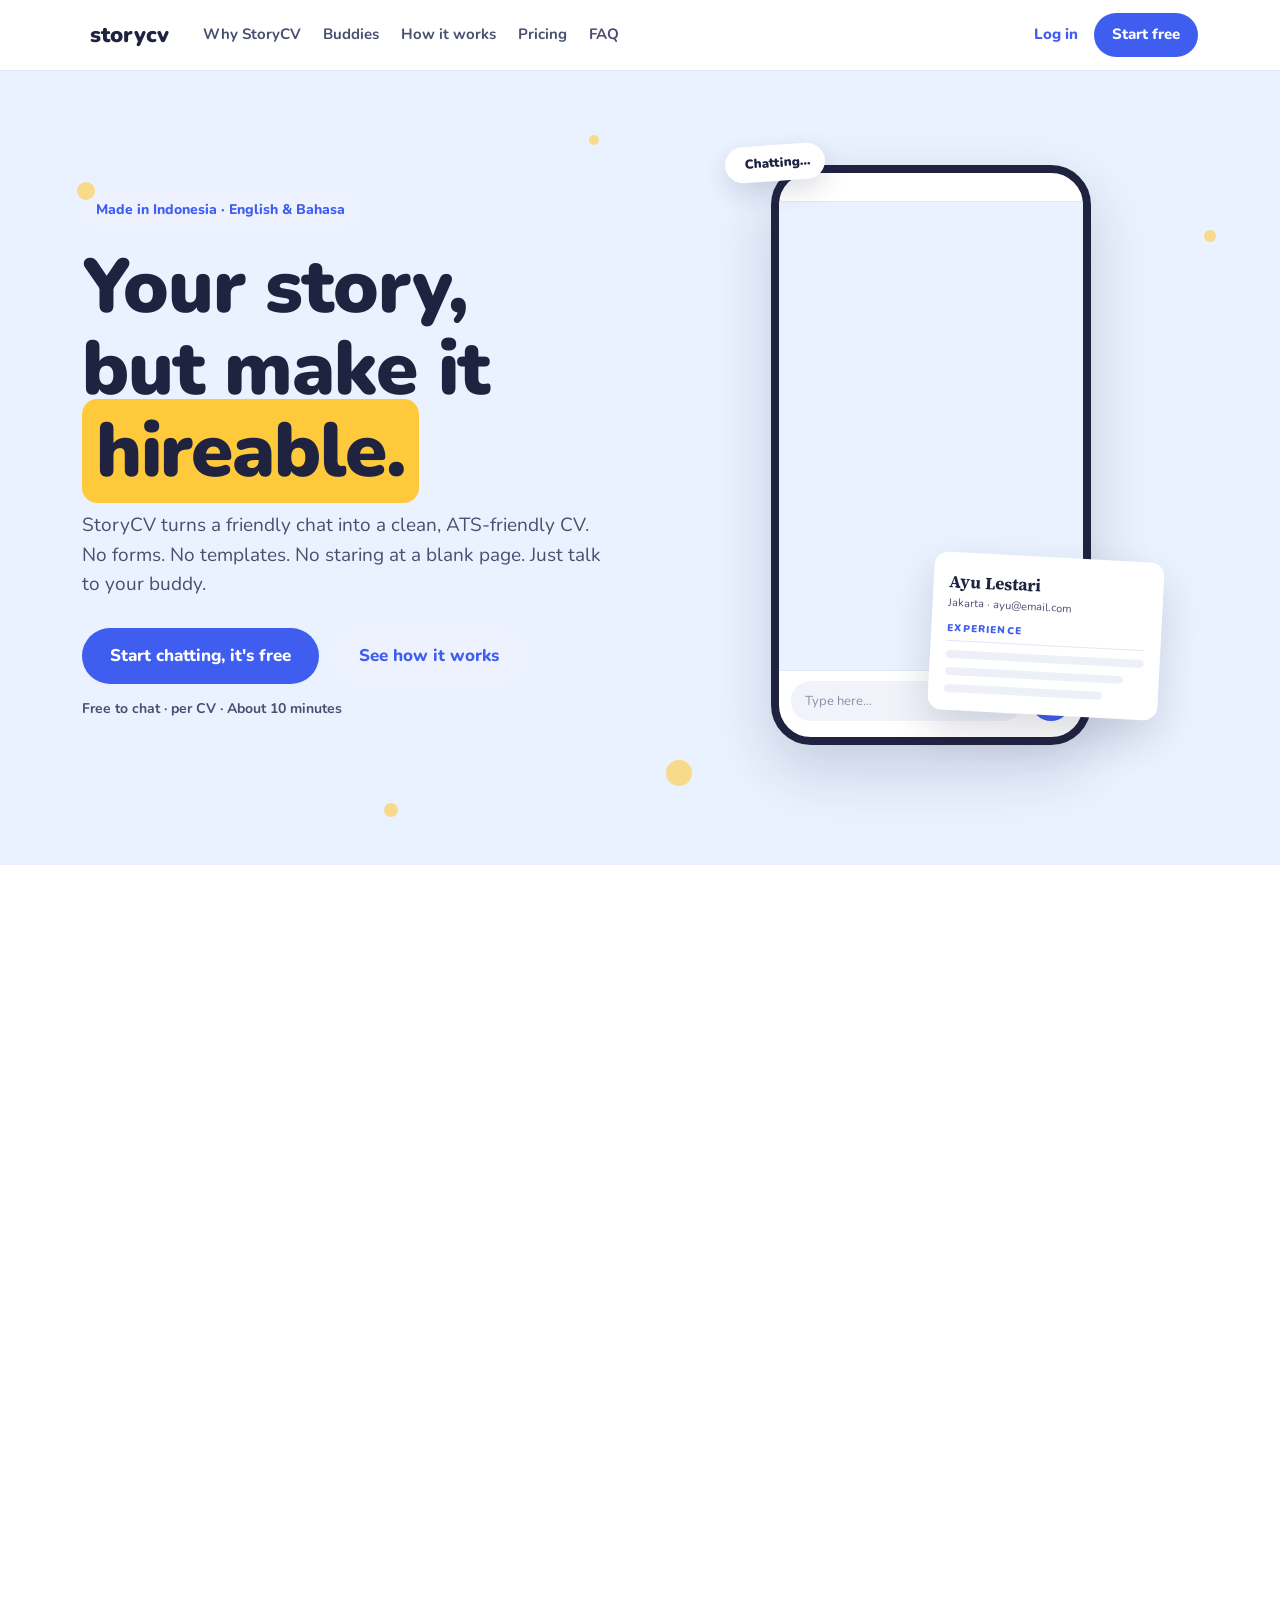
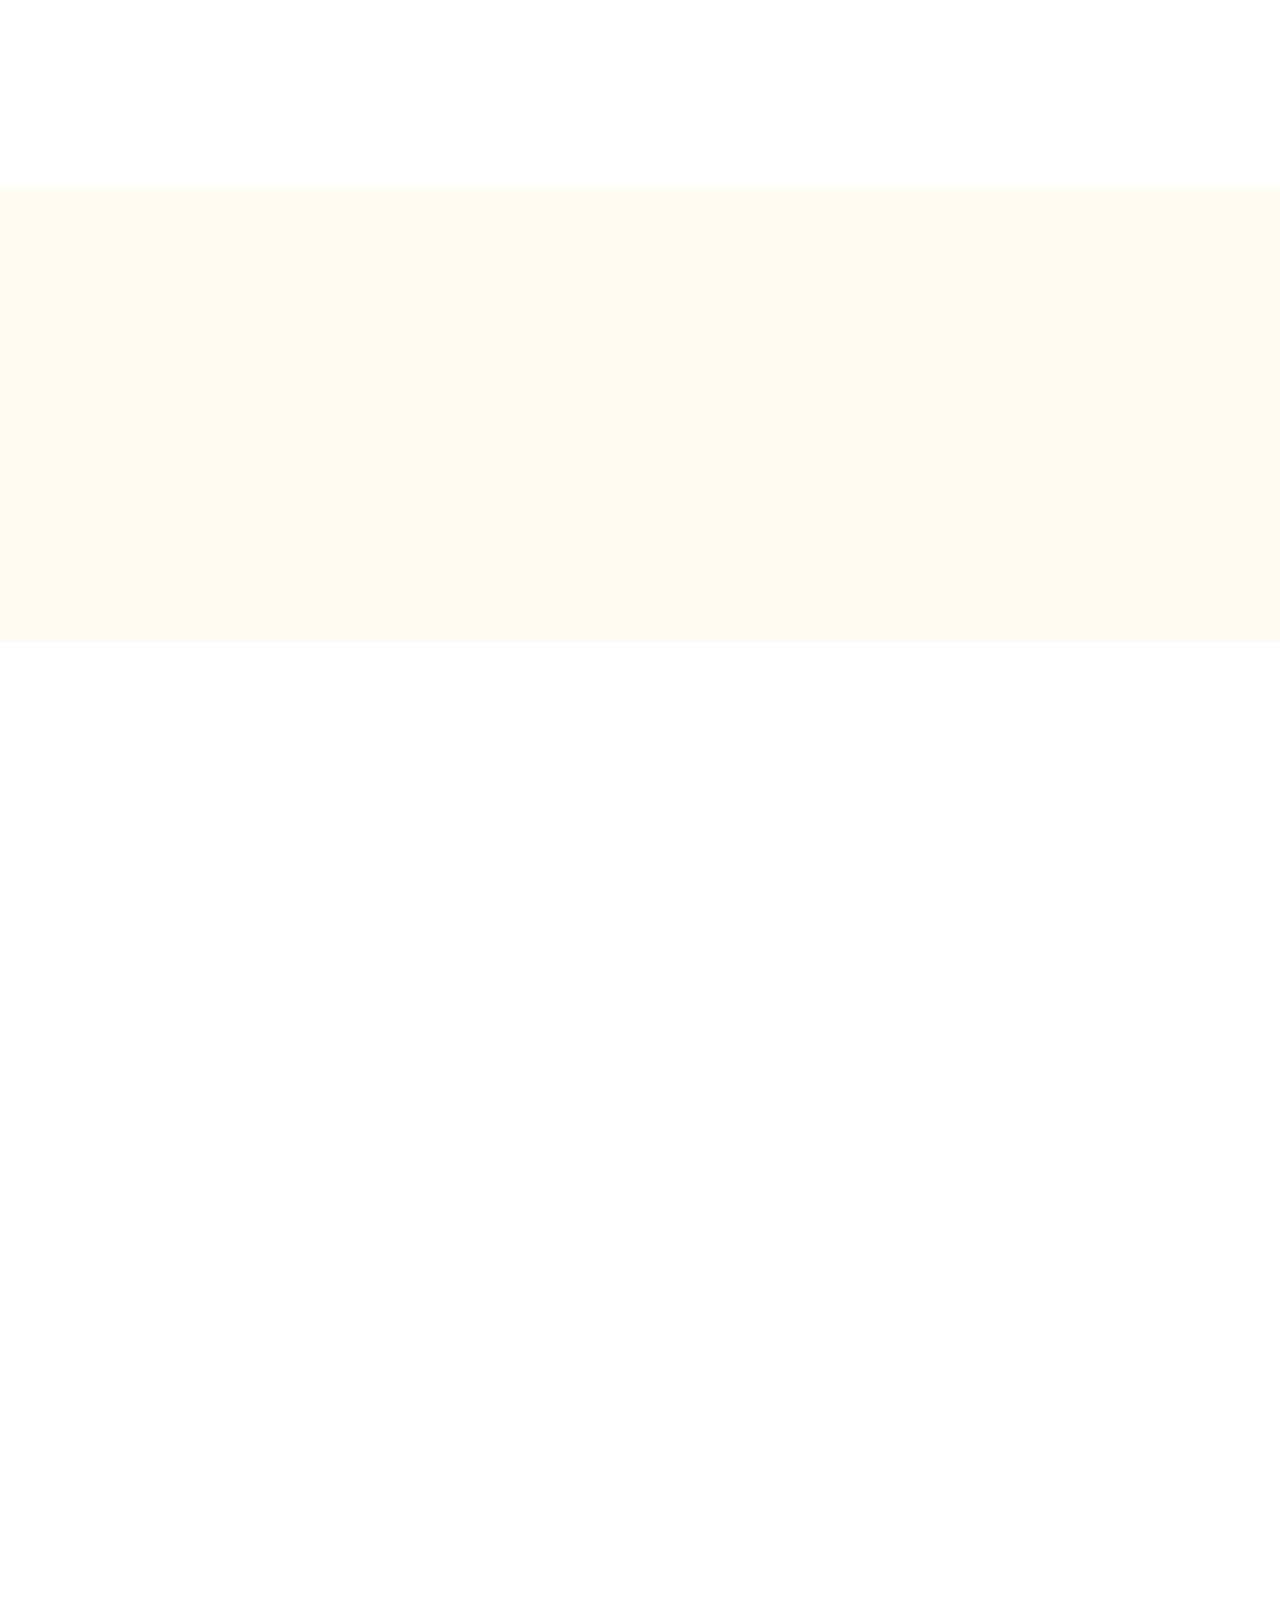
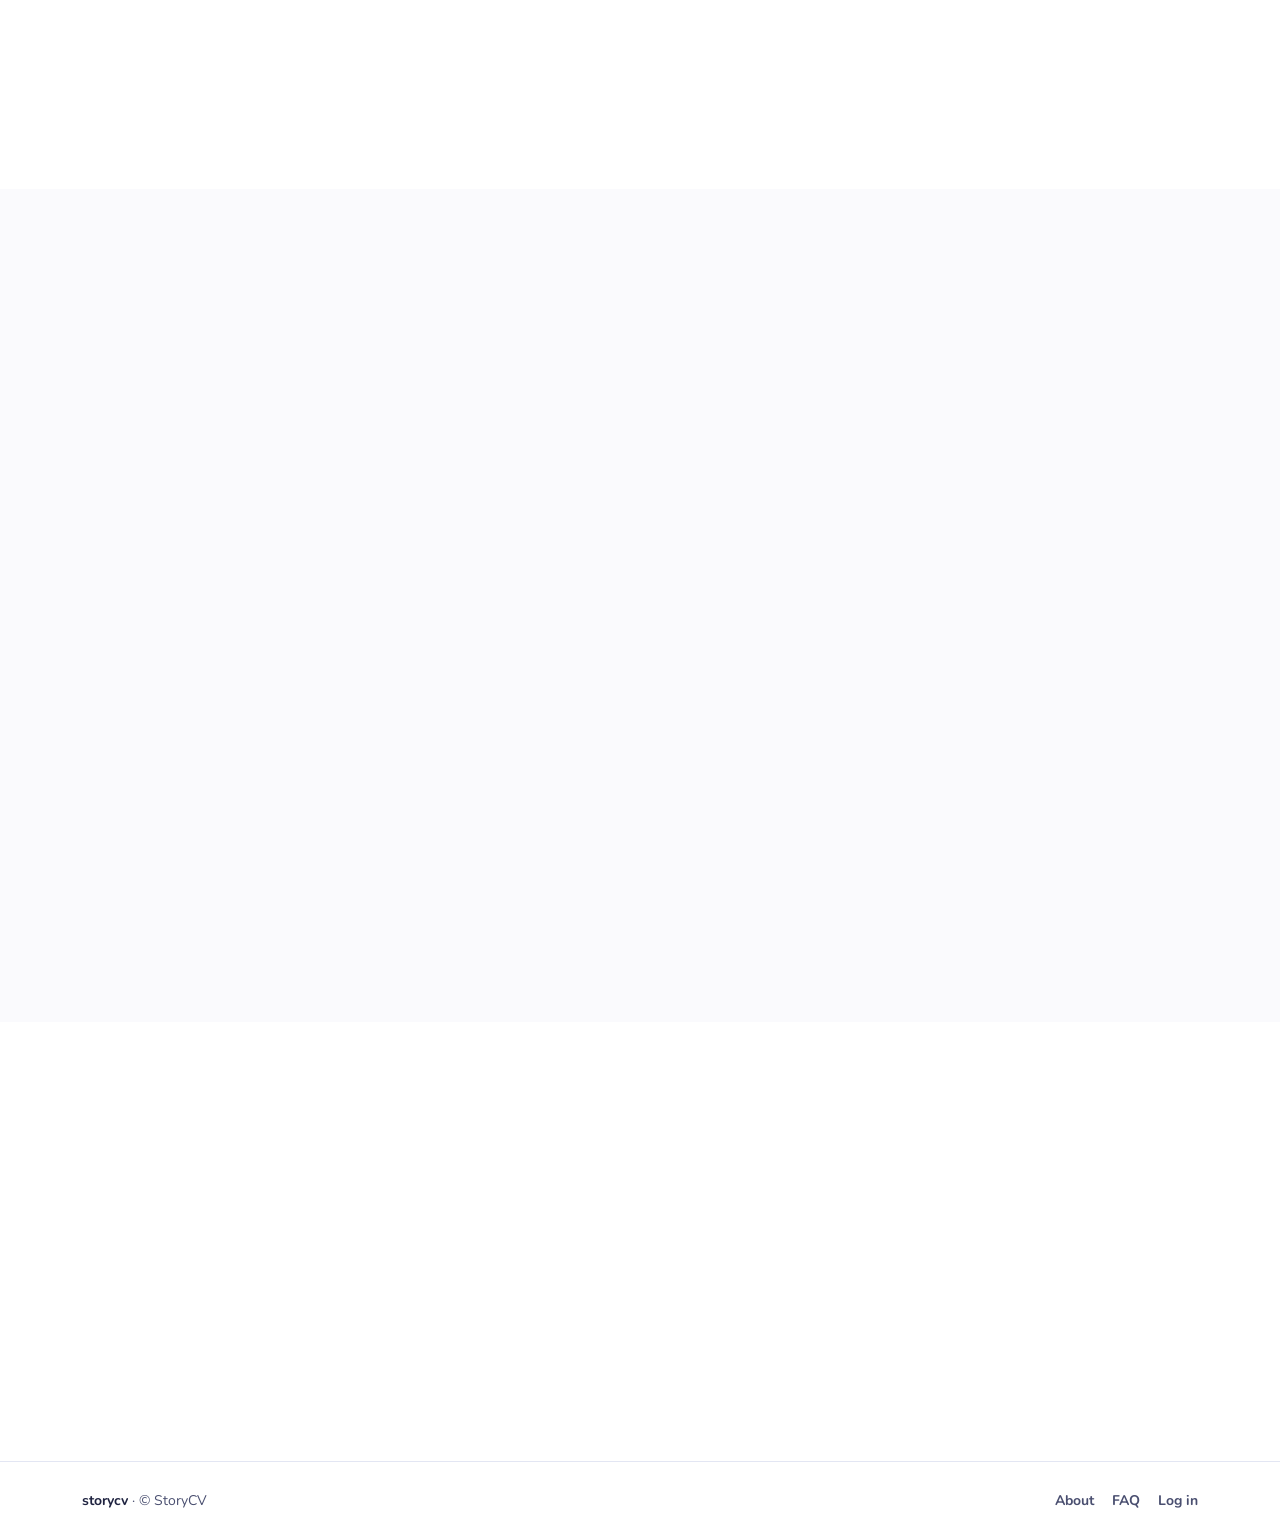
==== commit 641b8c6a: "Add files via upload" ====
--- a/index.html
+++ b/index.html
@@ -2,499 +2,517 @@
 <html lang="en">
 <head>
 <meta charset="utf-8">
-<meta name="viewport" content="width=device-width, initial-scale=1, viewport-fit=cover">
-<title>StoryCV · Tell your story, get your CV</title>
+<meta name="viewport" content="width=device-width, initial-scale=1">
+<title>StoryCV · Tell your story. Get hired.</title>
+<meta name="description" content="StoryCV turns a friendly chat into a clean, ATS-friendly CV. Pick a career buddy, tell your story, download your CV.">
 <link rel="icon" href="data:image/svg+xml,%3Csvg xmlns='http://www.w3.org/2000/svg' viewBox='0 0 120 120'%3E%3Cpath d='M22 54 L28 12 L56 34 Z M98 54 L92 12 L64 34 Z' fill='%23FFC93C'/%3E%3Cellipse cx='60' cy='70' rx='47' ry='40' fill='%23FFC93C'/%3E%3Ccircle cx='43' cy='64' r='7' fill='%231F2340'/%3E%3Ccircle cx='77' cy='64' r='7' fill='%231F2340'/%3E%3Cpath d='M55 74 H65 L60 80 Z' fill='%23F07A8E'/%3E%3C/svg%3E">
 <link rel="preconnect" href="https://fonts.googleapis.com">
 <link rel="stylesheet" href="https://fonts.googleapis.com/css2?family=Nunito:wght@400;600;700;800;900&family=Fraunces:opsz,wght@9..144,600;9..144,800&family=Bricolage+Grotesque:opsz,wght@12..96,600;12..96,800&family=Source+Serif+4:opsz,wght@8..60,400;8..60,700&display=swap">
-<script src="/lib/jspdf.umd.min.js"></script>
+<script src="/lib/buddies.js"></script>
 <style>
-  /* Theme colors. They change when the user picks a buddy (see BUDDIES below). */
   :root{
-    --accent:#3F5EF0; --accent-dark:#2C46C4; --soft:#EEF2FF; --bg:#EAF2FF; --body:#FFD84D;
-    --ink:#1F2340; --muted:#4A4F70; --line:#E3E6F3; --white:#fff; --note-bg:#FFF3C4; --note-ink:#5A4300;
+    --accent:#3F5EF0; --accent-dark:#2C46C4; --soft:#EEF2FF; --bg:#EAF2FF; --pop:#FFC93C; --pop-ink:#1F2340;
+    --head:'Nunito', sans-serif; --bub:22px 22px 22px 8px; --me:22px 22px 8px 22px; --bd:0 solid transparent; --sh:0 2px 6px rgba(31,35,64,.06);
+    --btn:28px; --btn-bd:0 solid transparent; --btn-sh:none;
+    --ink:#1F2340; --muted:#4A4F70; --line:#E3E6F3; --white:#fff;
   }
   *{box-sizing:border-box}
-  html,body{margin:0;height:100%}
-  body{background:var(--bg);color:var(--ink);font-family:'Nunito',system-ui,sans-serif;transition:background .4s}
-  button,input,select{font:inherit}
-  button{cursor:pointer}
-  .app{max-width:520px;margin:0 auto;height:100vh;height:100dvh;display:flex;flex-direction:column;background:var(--white);box-shadow:0 0 40px rgba(31,35,64,.08)}
-  .screen{display:none;flex:1;flex-direction:column;min-height:0;overflow-y:auto}
-  #s-chat{overflow:hidden}
-  .screen.on{display:flex}
-  .top{display:flex;align-items:center;justify-content:space-between;gap:10px;padding:16px 20px}
-  .brand{font-family:var(--head,inherit);font-weight:900;font-size:19px;display:flex;align-items:center;gap:8px}
-  .link{background:none;border:none;color:var(--accent);font-weight:800;font-size:14px;padding:10px 4px;min-height:44px}
-  .pill{background:var(--soft);color:var(--accent);border:none;border-radius:999px;padding:10px 14px;font-weight:800;font-size:14px;min-height:44px}
-  .btn{display:flex;align-items:center;justify-content:center;gap:8px;width:100%;min-height:56px;border:var(--btn-bd,0 solid transparent);border-radius:var(--btn,28px);box-shadow:var(--btn-sh,none);background:var(--accent);color:#fff;font-size:17px;font-weight:800;transition:transform .1s,background .2s}
-  .btn:hover{background:var(--accent-dark)} .btn:active{transform:scale(.98)}
-  .btn:disabled{opacity:.45;cursor:not-allowed}
-  .btn.ghost{background:var(--soft);color:var(--accent)}
-  .pad{padding:8px 22px 24px}
-  h1{font-family:var(--head,inherit);font-size:30px;line-height:1.15;font-weight:900;margin:0;letter-spacing:-.01em}
-  .sub{color:var(--muted);font-size:16px;line-height:1.5;margin:8px 0 0}
-  .banner{display:none;background:#FFF4D6;color:#5C4400;font-size:13px;font-weight:700;text-align:center;padding:8px 16px}
-  .error{color:#B3261E;font-size:14px;font-weight:700;min-height:0}
-  .error:empty{display:none}
+  html{scroll-behavior:smooth}
+  body{margin:0;background:#fff;color:var(--ink);font-family:'Nunito',system-ui,sans-serif;font-size:17px;line-height:1.55;overflow-x:hidden}
+  a{color:var(--accent)} a:hover{color:var(--accent-dark)}
+  button{font:inherit;cursor:pointer}
+  h1,h2,h3{font-family:var(--head);margin:0;letter-spacing:-.015em;line-height:1.08}
+  h2{font-size:clamp(32px,4.4vw,52px);font-weight:900}
+  h3{font-size:22px;font-weight:900}
+  .wrap{max-width:1160px;margin:0 auto;padding:0 22px}
+  section{padding:96px 0}
+  .eyebrow{display:inline-flex;align-items:center;gap:8px;font-size:14px;font-weight:800;color:var(--accent);background:var(--soft);padding:8px 14px;border-radius:999px}
+  .lead{font-size:19px;color:var(--muted);max-width:620px}
+  mark{background:var(--pop);color:var(--pop-ink);padding:0 .18em;border-radius:.2em;-webkit-box-decoration-break:clone;box-decoration-break:clone}
+  .btn{display:inline-flex;align-items:center;justify-content:center;gap:8px;min-height:56px;padding:0 28px;border-radius:var(--btn);border:var(--btn-bd);box-shadow:var(--btn-sh);background:var(--accent);color:#fff;font-weight:800;font-size:17px;text-decoration:none;transition:transform .12s,background .2s}
+  .btn:hover{background:var(--accent-dark);color:#fff;transform:translateY(-2px)}
+  .btn.ghost{background:var(--soft);color:var(--accent)} .btn.ghost:hover{color:var(--accent-dark)}
+  .btn.small{min-height:44px;padding:0 18px;font-size:15px}
+  .muted{color:var(--muted)}
+  .reveal{opacity:0;transform:translateY(24px);transition:opacity .6s ease,transform .6s ease}
+  .reveal.in{opacity:1;transform:none}
+  @keyframes bob{0%,100%{transform:translateY(0)}50%{transform:translateY(-10px)}}
+  @keyframes wiggle{0%,100%{transform:rotate(0)}25%{transform:rotate(-6deg)}75%{transform:rotate(6deg)}}
+  @keyframes pop{from{opacity:0;transform:translateY(8px) scale(.97)}to{opacity:1;transform:none}}
+  @keyframes blink{50%{opacity:1}}
+  .bob{animation:bob 3.2s ease-in-out infinite}
+  @media (prefers-reduced-motion:reduce){ .bob,.reveal{animation:none!important;transition:none!important;opacity:1;transform:none} html{scroll-behavior:auto} }
+
+  /* Nav */
+  nav{position:sticky;top:0;z-index:20;background:rgba(255,255,255,.94);backdrop-filter:blur(8px);border-bottom:1px solid var(--line)}
+  nav .wrap{display:flex;align-items:center;gap:22px;height:70px}
+  .logo{display:flex;align-items:center;gap:8px;font-family:var(--head);font-weight:900;font-size:22px;color:var(--ink);text-decoration:none}
+  .logo:hover{color:var(--ink)}
+  .navlinks{display:flex;gap:22px;margin-left:12px;flex:1}
+  .navlinks a{color:var(--muted);font-weight:700;text-decoration:none;font-size:15px}
+  .navlinks a:hover{color:var(--ink)}
+  .navcta{display:flex;align-items:center;gap:10px;margin-left:auto}
+  .navcta .login{font-weight:800;text-decoration:none;font-size:15px;padding:10px 6px}
+  @media (max-width:860px){ .navlinks{display:none} }
+  @media (max-width:620px){ .dots-deco{display:none} }
+
+  /* Hero */
+  .hero{background:var(--bg);padding:64px 0 90px;position:relative;overflow:hidden;transition:background .4s}
+  .hero .wrap{display:flex;flex-wrap:wrap;align-items:center;gap:48px}
+  .hero-text{flex:1 1 440px;min-width:0}
+  .hero h1{font-size:clamp(42px,6.4vw,76px);font-weight:900;margin:18px 0 18px}
+  .hero .ctas{display:flex;flex-wrap:wrap;gap:12px;margin-top:28px}
+  .hero .fine{margin-top:14px;font-size:14px;font-weight:700;color:var(--muted)}
+  .hero-demo{flex:1 1 440px;min-width:0;display:flex;justify-content:center;align-items:center;position:relative;min-height:640px}
+  .dots-deco{position:absolute;inset:0;pointer-events:none}
+  .dots-deco span{position:absolute;border-radius:50%;background:var(--pop);opacity:.6}
+
+  /* Phone mockup */
+  .phone{width:320px;height:580px;background:#fff;border-radius:40px;box-shadow:0 24px 60px rgba(31,35,64,.18);border:8px solid #1F2340;display:flex;flex-direction:column;overflow:hidden;position:relative;z-index:2}
+  .ph-head{display:flex;align-items:center;gap:10px;padding:16px 14px 12px;border-bottom:1px solid var(--line)}
+  .ph-head b{font-family:var(--head);font-size:16px}
+  .ph-head small{display:block;font-size:11px;color:var(--muted);font-weight:700}
+  .ph-msgs{flex:1;background:var(--bg);padding:14px 12px;display:flex;flex-direction:column;justify-content:flex-end;gap:9px;overflow:hidden;transition:background .4s}
+  .b{max-width:84%;padding:10px 13px;font-size:14px;line-height:1.4;animation:pop .3s ease-out}
+  .b.bot{align-self:flex-start;background:#fff;border-radius:var(--bub);border:var(--bd);box-shadow:var(--sh)}
+  .b.me{align-self:flex-end;background:var(--accent);color:#fff;border-radius:var(--me);border:var(--bd)}
+  .b.note{align-self:flex-start;background:var(--pop);color:var(--pop-ink);border-radius:12px;font-size:12.5px;font-weight:800}
+  .typing{align-self:flex-start;background:#fff;border-radius:18px;padding:12px 14px;display:flex;gap:4px}
+  .typing i{width:7px;height:7px;border-radius:50%;background:var(--accent);opacity:.35;animation:blink 1s infinite}
+  .typing i:nth-child(2){animation-delay:.15s}.typing i:nth-child(3){animation-delay:.3s}
+  .ph-input{display:flex;gap:8px;padding:10px 12px 16px;border-top:1px solid var(--line)}
+  .ph-input span{flex:1;height:40px;border-radius:20px;background:#F1F3FB;font-size:13px;color:#8A8FA8;display:flex;align-items:center;padding:0 14px}
+  .ph-input i{width:40px;height:40px;border-radius:50%;background:var(--accent)}
+  .cv-card{position:absolute;right:-70px;bottom:30px;width:230px;background:#fff;border-radius:14px;box-shadow:0 18px 40px rgba(31,35,64,.16);padding:16px 16px 18px;font-family:'Source Serif 4',serif;z-index:3;transform:rotate(3deg)}
+  .cv-card .nm{font-weight:700;font-size:17px}
+  .cv-card .hd{font-family:'Nunito',sans-serif;font-size:10px;font-weight:900;letter-spacing:.12em;color:var(--accent);margin-top:10px;border-bottom:1px solid var(--line);padding-bottom:3px}
+  .cv-card .ln{font-size:12px;line-height:1.45;margin-top:5px;min-height:17px}
+  .cv-card .ln.ph{height:8px;min-height:0;border-radius:4px;background:#EEF0F7;margin-top:9px}
+  .cv-card .ln.new{animation:pop .4s ease-out}
+  .ready-badge{position:absolute;left:-46px;top:-20px;background:#fff;border-radius:999px;padding:8px 14px;font-weight:900;font-size:13px;box-shadow:0 10px 24px rgba(31,35,64,.14);z-index:3;display:flex;align-items:center;gap:6px;transform:rotate(-4deg)}
+  .floaty{position:absolute;z-index:1}
+  @media (max-width:620px){ .cv-card{right:-8px;width:190px;bottom:10px} .ready-badge{left:-6px;top:-18px} .hero-demo{min-height:560px} .phone{width:290px;height:540px} .floaty{display:none} }
+
+  /* Mission */
+  .mission .wrap{display:flex;flex-wrap:wrap;gap:48px;align-items:center}
+  .mission-text{flex:1 1 420px;min-width:0}
+  .ba{flex:1 1 420px;min-width:0;background:var(--soft);border-radius:32px;padding:28px;transition:background .4s}
+  .ba-row{display:flex;flex-direction:column;gap:12px}
+  .ba-label{font-size:12px;font-weight:900;letter-spacing:.12em;color:var(--muted)}
+  .ba-say{align-self:flex-start;background:#fff;border-radius:20px 20px 20px 6px;padding:14px 16px;font-size:18px;font-weight:700;transform:rotate(-1.5deg);box-shadow:0 2px 8px rgba(31,35,64,.06)}
+  .ba-arrow{align-self:center;font-weight:900;color:var(--accent);display:flex;align-items:center;gap:8px;font-size:14px}
+  .ba-cv{align-self:flex-end;background:var(--pop);color:var(--pop-ink);border-radius:20px 20px 6px 20px;padding:14px 16px;font-size:18px;font-weight:800;transform:rotate(1deg);max-width:92%}
+  .ba-nav{display:flex;justify-content:space-between;align-items:center;margin-top:20px}
+  .ba-dots{display:flex;gap:6px}
+  .ba-dots button{width:12px;height:12px;border-radius:50%;border:none;background:#fff;padding:0}
+  .ba-dots button[aria-current="true"]{background:var(--accent)}
+  .values{display:grid;grid-template-columns:repeat(3,minmax(0,1fr));gap:18px;margin-top:56px}
+  .value{border:2px solid var(--line);border-radius:24px;padding:24px}
+  .value .ic{width:48px;height:48px;border-radius:14px;background:var(--soft);color:var(--accent);display:flex;align-items:center;justify-content:center;margin-bottom:14px}
+  .value p{margin:8px 0 0;color:var(--muted);font-size:16px}
+  @media (max-width:820px){ .values{grid-template-columns:minmax(0,1fr)} }
+
+  /* Buddies */
+  .buddies{background:#FFFBF2}
+  .buddy-grid{display:grid;grid-template-columns:repeat(3,minmax(0,1fr));gap:22px;margin-top:48px}
+  .bcard{border-radius:32px;padding:28px 24px 24px;display:flex;flex-direction:column;align-items:center;text-align:center;gap:10px;border:3px solid transparent;transition:transform .2s,border-color .2s}
+  .bcard:hover{transform:translateY(-6px)}
+  .bcard.on{border-color:var(--c-accent)}
+  .bcard .art{cursor:pointer;background:none;border:none;padding:0}
+  .bcard .art:hover svg{animation:wiggle .5s ease-in-out}
+  .bcard h3{font-size:38px}
+  .bcard .role{font-weight:800;font-size:15px;opacity:.8}
+  .traits{display:flex;flex-wrap:wrap;justify-content:center;gap:6px}
+  .traits span{font-size:12px;font-weight:800;padding:5px 10px;border-radius:999px;color:#fff}
+  .quote{background:#fff;border-radius:18px;padding:14px 16px;font-size:15px;line-height:1.45;margin-top:6px;position:relative}
+  .quote::before{content:"";position:absolute;top:-8px;left:50%;margin-left:-8px;border:8px solid transparent;border-top:0;border-bottom-color:#fff}
+  .bcard .theme{display:flex;align-items:center;gap:6px;font-size:13px;font-weight:800;margin-top:4px}
+  .bcard .theme i{width:16px;height:16px;border-radius:50%;display:inline-block;border:1.5px solid rgba(0,0,0,.1)}
+  .bcard .best{font-size:13px;font-weight:700;opacity:.75}
+  .try{margin-top:auto;min-height:48px;padding:0 20px;border-radius:999px;border:2px solid var(--c-accent);background:#fff;color:var(--c-accent);font-weight:800}
+  .bcard.on .try{background:var(--c-accent);color:#fff}
+  @media (max-width:900px){ .buddy-grid{grid-template-columns:minmax(0,1fr)} }
+
+  /* How it works */
+  .steps{display:grid;grid-template-columns:repeat(4,minmax(0,1fr));gap:18px;margin-top:48px}
+  .step{background:var(--bg);border-radius:28px;padding:20px;display:flex;flex-direction:column;gap:10px;transition:background .4s}
+  .step .num{width:36px;height:36px;border-radius:50%;background:var(--accent);color:#fff;font-weight:900;display:flex;align-items:center;justify-content:center}
+  .step p{margin:0;color:var(--muted);font-size:15px}
+  .mini{background:#fff;border-radius:18px;height:150px;padding:14px;display:flex;flex-direction:column;gap:8px;justify-content:center;margin-bottom:6px}
+  .mini .row{display:flex;gap:6px;align-items:center;justify-content:center}
+  .mini .bar{height:12px;border-radius:6px;background:#EEF0F7}
+  .mini .field{height:26px;border-radius:9px;background:#F3F5FB;border:1.5px solid var(--line)}
+  .mini .bb{height:20px;border-radius:10px 10px 10px 3px;background:#EEF0F7;width:70%}
+  .mini .bm{height:20px;border-radius:10px 10px 3px 10px;background:var(--accent);width:55%;align-self:flex-end}
+  .mini .bn{height:18px;border-radius:8px;background:var(--pop);width:62%}
+  @media (max-width:900px){ .steps{grid-template-columns:repeat(2,minmax(0,1fr))} }
+  @media (max-width:520px){ .steps{grid-template-columns:minmax(0,1fr)} }
+
+  /* Pricing */
+  .pricing .wrap{display:flex;flex-wrap:wrap;gap:40px;align-items:center}
+  .price-cards{flex:1 1 520px;min-width:0;display:grid;grid-template-columns:repeat(2,minmax(0,1fr));gap:18px}
+  .pcard{border:2px solid var(--line);border-radius:28px;padding:26px}
+  .pcard.main{border-color:var(--accent);background:var(--soft);transition:background .4s}
+  .pcard .amt{font-family:var(--head);font-size:40px;font-weight:900;margin:8px 0 2px}
+  .pcard ul{list-style:none;padding:0;margin:16px 0 0;display:flex;flex-direction:column;gap:9px;font-size:15px}
+  .pcard li{display:flex;gap:8px;align-items:flex-start}
+  .pcard li svg{flex:none;margin-top:3px;color:var(--accent)}
+  @media (max-width:600px){ .price-cards{grid-template-columns:minmax(0,1fr)} }
+
+  /* FAQ */
+  .faq{background:#FAFAFD}
+  .faq-list{max-width:780px;margin:40px auto 0;display:flex;flex-direction:column;gap:12px}
+  details{background:#fff;border-radius:20px;border:2px solid var(--line);padding:0 22px}
+  summary{cursor:pointer;list-style:none;font-weight:800;font-size:18px;padding:20px 0;display:flex;justify-content:space-between;gap:12px;align-items:center}
+  summary::-webkit-details-marker{display:none}
+  summary::after{content:"+";font-size:26px;color:var(--accent);line-height:1}
+  details[open] summary::after{content:"–"}
+  details p{margin:0 0 20px;color:var(--muted)}
+
+  /* Final CTA */
+  .final{padding:0 0 96px}
+  .final-box{background:var(--accent);color:#fff;border-radius:40px;padding:56px 32px;text-align:center;position:relative;overflow:hidden;transition:background .4s}
+  .final-box h2{color:#fff}
+  .final-box p{color:rgba(255,255,255,.9);font-size:19px;margin:14px auto 28px;max-width:520px}
+  .final-box .btn{background:#fff;color:var(--accent)}
+  .final-box .btn:hover{background:var(--soft);color:var(--accent-dark)}
+  .wave{display:flex;justify-content:center;gap:10px;margin-bottom:18px}
+  footer{border-top:1px solid var(--line);padding:28px 0;font-size:14px;color:var(--muted)}
+  footer .wrap{display:flex;flex-wrap:wrap;gap:16px;justify-content:space-between;align-items:center}
+  footer a{color:var(--muted);text-decoration:none;font-weight:700;margin-left:18px}
   .sr{position:absolute;width:1px;height:1px;overflow:hidden;clip:rect(0 0 0 0)}
-
-  /* 1. Pick a buddy */
-  .buddies{display:flex;flex-direction:column;gap:14px;margin:22px 0}
-  .buddy{display:flex;gap:14px;align-items:center;text-align:left;width:100%;padding:16px;border-radius:24px;border:3px solid var(--line);background:#fff;color:var(--ink);transition:border-color .2s,transform .15s}
-  .buddy:hover{transform:translateY(-2px)}
-  .buddy[aria-pressed="true"]{border-color:var(--b-accent);background:var(--b-soft)}
-  .buddy .art{flex:none;width:84px;height:84px;border-radius:22px;background:var(--b-soft);display:flex;align-items:center;justify-content:center}
-  .buddy[aria-pressed="true"] .art{background:#fff}
-  .buddy .name{font-size:21px;font-weight:900}
-  .buddy .tag{font-size:14px;color:var(--muted);font-weight:700;margin-top:1px}
-  .traits{display:flex;flex-wrap:wrap;gap:6px;margin-top:8px}
-  .traits span{font-size:12px;font-weight:800;padding:4px 9px;border-radius:999px;background:#fff;color:var(--b-accent);border:1.5px solid var(--b-accent)}
-  .theme-line{display:flex;align-items:center;gap:4px;margin-top:8px;font-size:12px;font-weight:800;color:var(--muted)}
-  .theme-line i{width:12px;height:12px;border-radius:50%;display:inline-block}
-  .say{margin-top:8px;font-size:14px;font-style:italic;color:var(--muted)}
-
-  /* 2. Profile */
-  .hello{display:flex;align-items:center;gap:14px;margin:6px 0 18px}
-  .hello .bubble{background:var(--soft);border-radius:20px 20px 20px 6px;padding:12px 14px;font-size:15px;font-weight:700;line-height:1.4}
-  form.fields{display:flex;flex-direction:column;gap:14px}
-  .field label{display:block;font-size:14px;font-weight:800;margin-bottom:6px}
-  .field label small{font-weight:600;color:var(--muted)}
-  .field input,.field select{width:100%;height:52px;border-radius:16px;border:2px solid var(--line);background:#F7F8FC;padding:0 16px;font-size:16px;color:var(--ink);outline:none}
-  .field input:focus,.field select:focus{border-color:var(--accent);background:#fff}
-  .row2{display:flex;gap:12px} .row2 .field{flex:1;min-width:0}
-  .more{font-size:14px;font-weight:800;color:var(--muted);margin-top:4px}
-
-  /* 3. Chat */
-  .chat-head{display:flex;align-items:center;gap:12px;padding:12px 16px;border-bottom:1px solid var(--line);background:#fff}
-  .chat-head .who{flex:1;min-width:0}
-  .chat-head .who b{font-family:var(--head,inherit);font-size:17px;font-weight:900}
-  .dots{display:flex;gap:5px;margin-top:6px}
-  .dots span{width:22px;height:7px;border-radius:4px;background:var(--line);transition:background .3s}
-  .dots span.on{background:var(--accent)}
-  .msgs{flex:1;min-height:0;overflow-y:auto;padding:18px 16px;display:flex;flex-direction:column;gap:12px;background:var(--bg)}
-  .m{max-width:82%;padding:13px 16px;font-size:16px;line-height:1.45;white-space:pre-wrap;word-wrap:break-word;animation:pop .25s ease-out}
-  .m.bot{align-self:flex-start;background:#fff;border-radius:var(--bub);border:var(--bd);box-shadow:var(--sh)}
-  .m.me{align-self:flex-end;background:var(--accent);color:#fff;border-radius:var(--me);border:var(--bd)}
-  .note{align-self:flex-start;display:flex;gap:8px;align-items:flex-start;background:var(--note-bg);color:var(--note-ink);border-radius:16px;padding:10px 14px;font-size:14px;line-height:1.4;max-width:88%;animation:pop .3s ease-out}
-  .note b{display:block;font-size:12px;letter-spacing:.04em}
-  .typing{align-self:flex-start;background:#fff;border-radius:22px;padding:14px 18px;display:flex;gap:5px}
-  .typing i{width:8px;height:8px;border-radius:50%;background:var(--accent);opacity:.4;animation:blink 1s infinite}
-  .typing i:nth-child(2){animation-delay:.15s}.typing i:nth-child(3){animation-delay:.3s}
-  @keyframes blink{50%{opacity:1}}
-  @keyframes pop{from{opacity:0;transform:translateY(6px)}to{opacity:1;transform:none}}
-  .chips{display:flex;flex-wrap:wrap;gap:8px}
-  .chips button{border:none;background:#fff;color:var(--accent);font-weight:800;font-size:15px;padding:10px 16px;border-radius:var(--chip);border:var(--bd);min-height:44px;box-shadow:0 2px 6px rgba(31,35,64,.08)}
-  .ready{display:none;margin:0 16px 10px;background:var(--soft);border-radius:20px;padding:12px;align-items:center;gap:12px}
-  .ready.on{display:flex}
-  .ready span{flex:1;font-weight:800;font-size:14px}
-  .ready .btn{width:auto;min-height:48px;padding:0 18px;font-size:15px}
-  .composer{display:flex;gap:8px;align-items:flex-end;padding:10px 12px calc(14px + env(safe-area-inset-bottom));background:#fff;border-top:1px solid var(--line)}
-  .composer textarea{flex:1;min-width:0;min-height:52px;max-height:140px;resize:none;border:none;border-radius:26px;background:#F1F3FB;padding:15px 20px;font-size:16px;line-height:1.35;color:var(--ink);outline-color:var(--accent);font-family:inherit}
-  .send{flex:none;width:52px;height:52px;border-radius:50%;border:none;background:var(--accent);color:#fff;display:flex;align-items:center;justify-content:center}
-
-  /* 4. Resume */
-  .done-head{display:flex;align-items:center;gap:12px;margin:4px 0 16px}
-  .done-head h1{font-size:26px}
-  .paper-wrap{position:relative;border-radius:22px;overflow:hidden;background:#fff;box-shadow:0 4px 18px rgba(31,35,64,.1);border:1px solid var(--line)}
-  .paper{padding:26px 22px;font-family:'Source Serif 4',Georgia,serif;color:#1D1D20;min-height:320px}
-  .locked .blurme{filter:blur(5px);user-select:none;pointer-events:none}
-  .fade{display:none;position:absolute;left:0;right:0;bottom:0;height:45%;background:linear-gradient(to bottom,rgba(255,255,255,0),#fff 85%)}
-  .locked .fade{display:block}
-  .r-name{font-size:24px;font-weight:700}
-  .r-head{font-size:15px;color:#45454C}
-  .r-contact{font-family:'Nunito',sans-serif;font-size:12px;color:var(--muted);margin-top:4px}
-  .r-sec{margin-top:18px;font-family:'Nunito',sans-serif;font-size:11px;font-weight:900;letter-spacing:.12em;text-transform:uppercase;color:var(--accent);border-bottom:1px solid var(--line);padding-bottom:4px}
-  .r-item{margin-top:10px}
-  .r-top{display:flex;justify-content:space-between;gap:10px;flex-wrap:wrap}
-  .r-role{font-weight:700;font-size:15px}
-  .r-date{font-family:'Nunito',sans-serif;font-size:12px;color:var(--muted)}
-  .r-org{font-style:italic;font-size:14px;color:#45454C}
-  .paper ul{margin:6px 0 0;padding-left:18px;font-size:14px;line-height:1.55}
-  .paper p{font-size:14px;line-height:1.55;margin:8px 0 0}
-  .price-row{display:flex;justify-content:space-between;align-items:baseline;margin:18px 4px 12px}
-  .price-row b{font-size:24px;font-weight:900}
-  .small{font-size:13px;color:var(--muted);font-weight:700;text-align:center;margin-top:10px}
-  .actions{display:flex;flex-direction:column;gap:10px}
-
-  /* Payment popup */
-  .modal-bg{position:fixed;inset:0;background:rgba(20,22,40,.5);display:none;align-items:flex-end;justify-content:center;z-index:20}
-  .modal-bg.on{display:flex}
-  .modal{background:#fff;width:100%;max-width:520px;border-radius:28px 28px 0 0;padding:24px 22px calc(26px + env(safe-area-inset-bottom));animation:pop .25s ease-out}
-  .tag-test{display:inline-block;font-size:11px;font-weight:900;letter-spacing:.08em;background:#FFF4D6;color:#5C4400;padding:4px 8px;border-radius:6px}
-  .modal h2{margin:10px 0 2px;font-size:22px;font-weight:900}
-  .modal .big{font-size:32px;font-weight:900;margin:8px 0}
 </style>
 </head>
 <body>
-<div class="app">
-  <div class="banner" id="demoBanner">Demo mode: the AI isn't connected yet, so answers are scripted.</div>
-
-  <!-- 1. PICK A BUDDY -->
-  <section class="screen" id="s-pick" aria-labelledby="pickTitle">
-    <div class="top"><div class="brand">storycv</div></div>
-    <div class="pad" style="flex:1;display:flex;flex-direction:column">
-      <h1 id="pickTitle">Pick your career buddy</h1>
-      <p class="sub">They'll chat with you, dig out your best stories and write your CV.</p>
-      <div class="buddies" id="buddyList"></div>
-      <div style="flex:1"></div>
-      <button class="btn" id="pickNext">Continue</button>
+
+<nav aria-label="Main">
+  <div class="wrap">
+    <a class="logo" href="#top"><span id="navMascot"></span>storycv</a>
+    <div class="navlinks">
+      <a href="#why">Why StoryCV</a><a href="#buddies">Buddies</a><a href="#how">How it works</a><a href="#pricing">Pricing</a><a href="#faq">FAQ</a>
+    </div>
+    <div class="navcta">
+      <a class="login" href="/app?mode=login">Log in</a>
+      <a class="btn small startLink" href="/app">Start free</a>
+    </div>
+  </div>
+</nav>
+
+<main id="top">
+  <!-- HERO -->
+  <header class="hero">
+    <div class="dots-deco" aria-hidden="true">
+      <span style="width:18px;height:18px;left:6%;top:14%"></span><span style="width:10px;height:10px;left:46%;top:8%"></span>
+      <span style="width:26px;height:26px;left:52%;bottom:10%"></span><span style="width:12px;height:12px;right:5%;top:20%"></span>
+      <span style="width:14px;height:14px;left:30%;bottom:6%"></span>
+    </div>
+    <div class="wrap">
+      <div class="hero-text">
+        <span class="eyebrow">Made in Indonesia · English &amp; Bahasa</span>
+        <h1>Your story,<br>but make it <mark>hireable.</mark></h1>
+        <p class="lead">StoryCV turns a friendly chat into a clean, ATS-friendly CV. No forms. No templates. No staring at a blank page. Just talk to your buddy.</p>
+        <div class="ctas">
+          <a class="btn startLink" href="/app">Start chatting, it's free</a>
+          <a class="btn ghost" href="#how">See how it works</a>
+        </div>
+        <div class="fine">Free to chat · <span class="priceText"></span> per CV · About 10 minutes</div>
+      </div>
+
+      <div class="hero-demo">
+        <div class="floaty bob" style="left:0;top:2%;animation-delay:-1s" id="floatA"></div>
+        <div class="floaty bob" style="left:-2%;bottom:14%;animation-delay:-2s" id="floatB"></div>
+        <figure style="margin:0;position:relative">
+          <figcaption class="sr">An example chat: the buddy asks about your job, and each answer becomes a line on your CV.</figcaption>
+          <div class="ready-badge" aria-hidden="true"><span id="badgeMascot"></span><span id="badgeText">Chatting…</span></div>
+          <div class="phone" aria-hidden="true">
+            <div class="ph-head"><span id="phMascot"></span><div><b id="phName"></b><small id="phRole"></small></div></div>
+            <div class="ph-msgs" id="phMsgs"></div>
+            <div class="ph-input"><span>Type here…</span><i></i></div>
+          </div>
+          <div class="cv-card" aria-hidden="true">
+            <div class="nm">Ayu Lestari</div>
+            <div style="font-family:'Nunito',sans-serif;font-size:11px;color:var(--muted)">Jakarta · ayu@email.com</div>
+            <div class="hd">EXPERIENCE</div>
+            <div class="ln ph" id="cv0"></div>
+            <div class="ln ph" id="cv1" style="width:90%"></div>
+            <div class="ln ph" id="cv2" style="width:80%"></div>
+          </div>
+        </figure>
+      </div>
+    </div>
+  </header>
+
+  <!-- WHY / MISSION -->
+  <section class="mission" id="why">
+    <div class="wrap">
+      <div class="mission-text reveal">
+        <span class="eyebrow">Why StoryCV</span>
+        <h2 style="margin-top:16px">Everyone has a story. Not everyone has a CV that tells it.</h2>
+        <p class="lead" style="margin-top:18px">Baristas, bartenders, cashiers, drivers, admins, fresh grads: people do impressive work every day. But turning “I just do my job” into CV language is hard, and most CV builders hand you an empty form.</p>
+        <p class="lead"><b style="color:var(--ink)">Our mission:</b> help every job seeker in Indonesia tell their story well, and get noticed. Easy, affordable, and actually fun.</p>
+      </div>
+      <div class="ba reveal" aria-live="polite">
+        <div class="ba-row">
+          <div class="ba-label">WHAT YOU SAY</div>
+          <div class="ba-say" id="baSay"></div>
+          <div class="ba-arrow"><svg width="22" height="22" viewBox="0 0 24 24" fill="none" stroke="currentColor" stroke-width="2.6" stroke-linecap="round" stroke-linejoin="round"><path d="M12 5v14"/><path d="M6 13l6 6 6-6"/></svg>Your buddy turns it into</div>
+          <div class="ba-label" style="align-self:flex-end">WHAT YOUR CV SAYS</div>
+          <div class="ba-cv" id="baCv"></div>
+        </div>
+        <div class="ba-nav">
+          <div class="ba-dots" id="baDots"></div>
+          <button class="btn small" id="baNext" type="button">Show another</button>
+        </div>
+      </div>
+    </div>
+    <div class="wrap">
+      <div class="values">
+        <div class="value reveal">
+          <div class="ic"><svg width="24" height="24" viewBox="0 0 24 24" fill="none" stroke="currentColor" stroke-width="2.2" stroke-linecap="round" stroke-linejoin="round"><path d="M21 15a2 2 0 0 1-2 2H7l-4 4V5a2 2 0 0 1 2-2h14a2 2 0 0 1 2 2z"/></svg></div>
+          <h3>No blank pages</h3>
+          <p>Your buddy asks one easy question at a time. You just answer like you're texting a friend.</p>
+        </div>
+        <div class="value reveal">
+          <div class="ic"><svg width="24" height="24" viewBox="0 0 24 24" fill="none" stroke="currentColor" stroke-width="2.2" stroke-linecap="round" stroke-linejoin="round"><path d="M12 3l1.9 5.8L20 10l-5 3.6L16.5 20 12 16.5 7.5 20 9 13.6 4 10l6.1-1.2z"/></svg></div>
+          <h3>Your words, made pro</h3>
+          <p>We dig out your wins and write them the way recruiters and hiring software (ATS) like to read them. Nothing made up.</p>
+        </div>
+        <div class="value reveal">
+          <div class="ic"><svg width="24" height="24" viewBox="0 0 24 24" fill="none" stroke="currentColor" stroke-width="2.2" stroke-linecap="round" stroke-linejoin="round"><circle cx="12" cy="12" r="9"/><path d="M15 9.5c-.5-1-1.6-1.5-3-1.5-1.7 0-3 .9-3 2s1.3 1.7 3 2 3 .9 3 2-1.3 2-3 2c-1.4 0-2.5-.5-3-1.5M12 6.5v11"/></svg></div>
+          <h3>A fair price</h3>
+          <p>Chatting is free. You only pay a small one-time fee when you love your CV and want the PDF.</p>
+        </div>
+      </div>
     </div>
   </section>
 
-  <!-- 2. PROFILE -->
-  <section class="screen" id="s-profile" aria-labelledby="profTitle">
-    <div class="top"><button class="link" data-go="pick">← Change buddy</button></div>
-    <div class="pad">
-      <div class="hello"><span id="profMascot"></span><div class="bubble" id="profHello"></div></div>
-      <h1 id="profTitle" class="sr">Your details</h1>
-      <form class="fields" id="profileForm" novalidate>
-        <div class="field"><label for="f-name">Full name</label><input id="f-name" autocomplete="name" required></div>
-        <div class="field"><label for="f-nick" id="nickLabel">What should I call you?</label><input id="f-nick" autocomplete="nickname" required></div>
-        <div class="field"><label for="f-target">Job you're aiming for <small>(optional)</small></label><input id="f-target" placeholder="e.g. Barista, Admin, Sales"></div>
-        <div class="row2">
-          <div class="field"><label for="f-city">City</label><input id="f-city" autocomplete="address-level2"></div>
-          <div class="field"><label for="f-lang">Language</label><select id="f-lang"><option>English</option><option>Bahasa Indonesia</option></select></div>
-        </div>
-        <div class="field"><label for="f-email">Email</label><input id="f-email" type="email" autocomplete="email" inputmode="email"></div>
-        <div class="field"><label for="f-phone">Phone / WhatsApp <small>(optional)</small></label><input id="f-phone" type="tel" autocomplete="tel" inputmode="tel"></div>
-        <div class="field"><label for="f-linkedin">LinkedIn <small>(optional)</small></label><input id="f-linkedin" placeholder="linkedin.com/in/…"></div>
-        <div class="error" id="profErr" role="alert"></div>
-        <button class="btn" type="submit" id="profNext">Start chatting</button>
-        <p class="small" style="margin:0">Free to chat · pay only to download your CV</p>
-      </form>
+  <!-- BUDDIES -->
+  <section class="buddies" id="buddies">
+    <div class="wrap">
+      <div class="reveal" style="text-align:center">
+        <span class="eyebrow">Meet the crew</span>
+        <h2 style="margin-top:16px">Pick your career buddy</h2>
+        <p class="lead" style="margin:16px auto 0">Each buddy has its own personality, its own way of asking questions, and its own look for the whole app. Tap one to try it on. Yes, this page too.</p>
+      </div>
+      <div class="buddy-grid" id="buddyGrid"></div>
     </div>
   </section>
 
-  <!-- 3. CHAT -->
-  <section class="screen" id="s-chat" aria-label="Chat">
-    <div class="chat-head">
-      <span id="chatMascot"></span>
-      <div class="who"><b id="chatName"></b><div class="dots" id="dots" aria-label="Progress"></div></div>
-      <button class="pill" id="peek">My CV</button>
-      <button class="link" id="restart" aria-label="Start over">Restart</button>
-    </div>
-    <div class="msgs" id="msgs" aria-live="polite"></div>
-    <div class="ready" id="readyBar"><span id="readyText">Ready when you are!</span><button class="btn" id="create">Create my CV</button></div>
-    <div class="error" id="chatErr" role="alert" style="padding:0 16px 8px"></div>
-    <form class="composer" id="composer">
-      <label for="input" class="sr">Your answer</label>
-      <textarea id="input" rows="1" placeholder="Type here…"></textarea>
-      <button class="send" type="submit" aria-label="Send"><svg width="22" height="22" viewBox="0 0 24 24" fill="none" stroke="currentColor" stroke-width="2.6" stroke-linecap="round" stroke-linejoin="round"><path d="M12 19V5"/><path d="M6 11l6-6 6 6"/></svg></button>
-    </form>
+  <!-- HOW IT WORKS -->
+  <section id="how">
+    <div class="wrap">
+      <div class="reveal">
+        <span class="eyebrow">How it works</span>
+        <h2 style="margin-top:16px">From “hmm” to ready-to-send in 4 steps</h2>
+      </div>
+      <div class="steps">
+        <div class="step reveal">
+          <div class="mini"><div class="row" id="miniTrio"></div></div>
+          <div class="num">1</div><h3>Pick your buddy</h3>
+          <p>Kira, Kopi or Tobi. Your choice sets the vibe and the theme.</p>
+        </div>
+        <div class="step reveal">
+          <div class="mini"><div class="bar" style="width:40%"></div><div class="field"></div><div class="bar" style="width:55%"></div><div class="field"></div></div>
+          <div class="num">2</div><h3>Tell the basics</h3>
+          <p>Your name, nickname, city and contact. Takes about a minute.</p>
+        </div>
+        <div class="step reveal">
+          <div class="mini"><div class="bb"></div><div class="bm"></div><div class="bn"></div><div class="bb" style="width:55%"></div></div>
+          <div class="num">3</div><h3>Chat it out</h3>
+          <p>Answer a few friendly questions. Watch “Added to your CV” pop up as you go.</p>
+        </div>
+        <div class="step reveal">
+          <div class="mini" style="align-items:center"><svg width="86" height="104" viewBox="0 0 86 104" aria-hidden="true"><rect x="3" y="3" width="80" height="98" rx="10" fill="#fff" stroke="#E3E6F3" stroke-width="3"/><rect x="14" y="16" width="40" height="8" rx="4" fill="#1F2340"/><rect x="14" y="32" width="58" height="5" rx="2.5" fill="#E3E6F3"/><rect x="14" y="43" width="52" height="5" rx="2.5" fill="#E3E6F3"/><rect x="14" y="54" width="56" height="5" rx="2.5" fill="#E3E6F3"/><rect x="40" y="72" width="38" height="20" rx="8" class="pdfTag" fill="#3F5EF0"/><text x="59" y="86" text-anchor="middle" font-family="Nunito" font-weight="900" font-size="11" fill="#fff">PDF</text></svg></div>
+          <div class="num">4</div><h3>Unlock your CV</h3>
+          <p>Preview it, pay once, and download a clean PDF ready to send.</p>
+        </div>
+      </div>
+    </div>
   </section>
 
-  <!-- 4. RESUME -->
-  <section class="screen" id="s-cv" aria-labelledby="cvTitle">
-    <div class="top"><button class="link" data-go="chat">← Back to chat</button><div class="brand">storycv</div></div>
-    <div class="pad">
-      <div class="done-head"><span id="cvMascot"></span><h1 id="cvTitle"></h1></div>
-      <div class="paper-wrap" id="paperWrap"><div class="paper" id="paper"></div><div class="fade"></div></div>
-      <div id="payBox">
-        <div class="price-row"><span style="font-weight:800">Unlock full CV + PDF</span><b class="priceText"></b></div>
-        <button class="btn" id="unlock">Unlock & download</button>
-        <p class="small">QRIS · e-wallet · instant unlock</p>
-      </div>
-      <div id="paidBox" class="actions" style="display:none;margin-top:18px">
-        <button class="btn" id="download">Download PDF</button>
-        <button class="btn ghost" id="redo">Add more & rewrite</button>
-      </div>
-      <div class="error" id="cvErr" role="alert"></div>
+  <!-- PRICING -->
+  <section class="pricing" id="pricing" style="padding-top:0">
+    <div class="wrap">
+      <div class="reveal" style="flex:1 1 320px;min-width:0">
+        <span class="eyebrow">Pricing</span>
+        <h2 style="margin-top:16px">Simple and fair. Pay only when you love it.</h2>
+        <p class="lead" style="margin-top:16px">No subscription. No hidden fees. Pay with QRIS or your favourite e-wallet, and your CV unlocks instantly.</p>
+      </div>
+      <div class="price-cards">
+        <div class="pcard reveal">
+          <div style="font-weight:800">Chat &amp; preview</div>
+          <div class="amt">Free</div>
+          <div class="muted" style="font-size:14px">Try it with zero risk</div>
+          <ul>
+            <li><svg width="16" height="16" viewBox="0 0 24 24" fill="none" stroke="currentColor" stroke-width="3" stroke-linecap="round" stroke-linejoin="round"><path d="M20 6L9 17l-5-5"/></svg>Chat with any buddy</li>
+            <li><svg width="16" height="16" viewBox="0 0 24 24" fill="none" stroke="currentColor" stroke-width="3" stroke-linecap="round" stroke-linejoin="round"><path d="M20 6L9 17l-5-5"/></svg>See your CV take shape</li>
+            <li><svg width="16" height="16" viewBox="0 0 24 24" fill="none" stroke="currentColor" stroke-width="3" stroke-linecap="round" stroke-linejoin="round"><path d="M20 6L9 17l-5-5"/></svg>English or Bahasa Indonesia</li>
+          </ul>
+        </div>
+        <div class="pcard main reveal">
+          <div style="font-weight:800">Your full CV</div>
+          <div class="amt priceText"></div>
+          <div class="muted" style="font-size:14px">One-time, per CV</div>
+          <ul>
+            <li><svg width="16" height="16" viewBox="0 0 24 24" fill="none" stroke="currentColor" stroke-width="3" stroke-linecap="round" stroke-linejoin="round"><path d="M20 6L9 17l-5-5"/></svg>Full CV unlocked</li>
+            <li><svg width="16" height="16" viewBox="0 0 24 24" fill="none" stroke="currentColor" stroke-width="3" stroke-linecap="round" stroke-linejoin="round"><path d="M20 6L9 17l-5-5"/></svg>Clean, ATS-friendly PDF</li>
+            <li><svg width="16" height="16" viewBox="0 0 24 24" fill="none" stroke="currentColor" stroke-width="3" stroke-linecap="round" stroke-linejoin="round"><path d="M20 6L9 17l-5-5"/></svg>Add more and re-download</li>
+            <li><svg width="16" height="16" viewBox="0 0 24 24" fill="none" stroke="currentColor" stroke-width="3" stroke-linecap="round" stroke-linejoin="round"><path d="M20 6L9 17l-5-5"/></svg>Instant unlock, no waiting</li>
+          </ul>
+        </div>
+      </div>
     </div>
   </section>
-</div>
-
-<div class="modal-bg" id="modal" role="dialog" aria-modal="true" aria-labelledby="payTitle">
-  <div class="modal">
-    <span class="tag-test">TEST MODE</span>
-    <h2 id="payTitle">Download your CV</h2>
-    <div class="big priceText"></div>
-    <p class="sub" style="font-size:14px;margin-bottom:16px">Payment isn't connected yet. Tap below to pretend it went through.</p>
-    <div class="actions">
-      <button class="btn" id="fakePay">Simulate successful payment</button>
-      <button class="btn ghost" id="cancelPay">Cancel</button>
-    </div>
+
+  <!-- FAQ -->
+  <section class="faq" id="faq">
+    <div class="wrap">
+      <div class="reveal" style="text-align:center"><span class="eyebrow">FAQ</span><h2 style="margin-top:16px">Questions? We got you.</h2></div>
+      <div class="faq-list">
+        <details class="reveal"><summary>What does “ATS-friendly” mean?</summary><p>Many companies use hiring software (called an ATS) to scan CVs before a person reads them. Fancy layouts can confuse it. StoryCV uses a clean, one-column layout with real text, so the software can read every line.</p></details>
+        <details class="reveal"><summary>Can I chat in Bahasa Indonesia?</summary><p>Yes! Pick English or Bahasa Indonesia when you set up, and your buddy will chat and write your CV in that language.</p></details>
+        <details class="reveal"><summary>Will it make things up about me?</summary><p>No. Your buddy only uses what you tell it. If something is unclear, it asks a follow-up question instead of guessing.</p></details>
+        <details class="reveal"><summary>Which buddy should I pick?</summary><p>Whoever feels right! Kira is great if you want a confidence boost, Kopi if you like taking your time, and Tobi if you want it quick and fun. They all build the same quality CV.</p></details>
+        <details class="reveal"><summary>How long does it take?</summary><p>Most people finish the chat in about 10 minutes. You can stop anytime and come back later.</p></details>
+        <details class="reveal"><summary>Why do I need an account?</summary><p>Your account keeps your chat and CV with you, lets you come back to finish later, and helps us keep the service fair for everyone.</p></details>
+      </div>
+    </div>
+  </section>
+
+  <!-- FINAL CTA -->
+  <section class="final">
+    <div class="wrap">
+      <div class="final-box reveal">
+        <div class="wave" id="wave"></div>
+        <h2>Ready to tell your story?</h2>
+        <p>Your buddy is waiting. It's free to start, and it only takes about 10 minutes.</p>
+        <a class="btn startLink" href="/app" id="finalCta">Start chatting</a>
+      </div>
+    </div>
+  </section>
+</main>
+
+<footer>
+  <div class="wrap">
+    <div><b style="color:var(--ink)">storycv</b> · © <span id="yr"></span> StoryCV</div>
+    <div><a href="#why">About</a><a href="#faq">FAQ</a><a href="/app?mode=login">Log in</a></div>
   </div>
-</div>
+</footer>
 
 <script>
-/* ================= Easy-to-change settings ================= */
+/* ============ Easy-to-change settings ============ */
 const PRICE_IDR = 19000;
 
-const BUDDIES = {
-  kira: { name:"Kira", animal:"the Cat", role:"The Cheerleader", themeName:"Sunny Day",
-          traits:["Bubbly","Encouraging","Celebrates wins"],
-          say:"“Let's show the world how awesome you are!”",
-          hello:(n) => `Hiii! I'm Kira. Just a few basics first, then we chat!`,
-          theme:{ accent:"#3F5EF0", dark:"#2C46C4", soft:"#EEF2FF", bg:"#EAF2FF", pop:"#FFC93C", popInk:"#1F2340",
-                  head:"'Nunito', sans-serif", bub:"22px 22px 22px 8px", me:"22px 22px 8px 22px",
-                  bd:"0 solid transparent", sh:"0 2px 6px rgba(31,35,64,.06)", chip:"999px", btn:"28px", btnBd:"0 solid transparent", btnSh:"none" } },
-  kopi: { name:"Kopi", animal:"the Owl", role:"The Wise Mentor", themeName:"Cozy Café",
-          traits:["Calm","Thoughtful","Polite"],
-          say:"“Grab a drink. Let's take this slowly, together.”",
-          hello:(n) => `Good to meet you. I'm Kopi. A few details first, then we'll talk.`,
-          theme:{ accent:"#6B4226", dark:"#4E2F1A", soft:"#F3E8DA", bg:"#F6EFE4", pop:"#F0D3A8", popInk:"#2B1D14",
-                  head:"'Fraunces', Georgia, serif", bub:"14px 14px 14px 4px", me:"14px 14px 4px 14px",
-                  bd:"1px solid #E4D6C1", sh:"none", chip:"10px", btn:"14px", btnBd:"0 solid transparent", btnSh:"none" } },
-  tobi: { name:"Tobi", animal:"the Dino", role:"The Game Master", themeName:"Playground",
-          traits:["Playful","Punchy","Quick jokes"],
-          say:"“Let's speedrun your CV. Ready? Level 1!”",
-          hello:(n) => `YO! Tobi here. Quick setup, then the game starts!`,
-          theme:{ accent:"#1D7F45", dark:"#15633A", soft:"#E2F5D8", bg:"#EEF9E6", pop:"#FF8A3D", popInk:"#14231A",
-                  head:"'Bricolage Grotesque', sans-serif", bub:"16px 16px 16px 4px", me:"16px 16px 4px 16px",
-                  bd:"2px solid #14231A", sh:"3px 3px 0 #14231A", chip:"12px", btn:"16px", btnBd:"2.5px solid #14231A", btnSh:"4px 4px 0 #14231A" } },
+const { BUDDIES, mascot } = window.StoryBuddies;
+const $ = (id) => document.getElementById(id);
+const reduce = matchMedia("(prefers-reduced-motion: reduce)").matches;
+document.querySelectorAll(".priceText").forEach((el) => el.textContent = "Rp " + PRICE_IDR.toLocaleString("id-ID"));
+$("yr").textContent = new Date().getFullYear();
+
+/* How each buddy talks, for the cards and the demo chat */
+const EXTRA = {
+  kira: { best:"First-timers who need a confidence boost", talk:"“Ooh, nice! What's one thing you made better? Even a tiny win counts!”",
+          demo:["Hiii! I'm Kira. What do you do right now?", "Ooh nice! What's one thing you made better there?", "Did customers wait less? A guess is fine!", "Wah, amazing! Your CV is ready!"] },
+  kopi: { best:"Experienced workers with stories to tell", talk:"“Interesting. Why do you think guests liked the new recipes more?”",
+          demo:["Good evening. I'm Kopi. What does your work look like these days?", "Interesting. What's something you changed for the better?", "And how did that help your customers?", "Well done. Your CV is ready."] },
+  tobi: { best:"Fresh grads who hate long forms", talk:"“Big brain move! Did it boost sales? Guess a number, any number.”",
+          demo:["YO! Tobi here. Level 1: what's your job?", "Level 2! What did you make better?", "Boss level: guess how much faster?", "GG! CV unlocked!"] },
 };
-const AREAS = ["experience","achievements","education","hard_skills","soft_skills"];
-
-/* ================= Character drawings (moods: happy, think, wink, yay) ================= */
-const INK = "#1F2340";
-function eyes(lx, rx, y, mood, r=6.5){
-  const arc = (x) => `<path d="M${x-7} ${y+3} Q${x} ${y-7} ${x+7} ${y+3}" fill="none" stroke="${INK}" stroke-width="5" stroke-linecap="round"/>`;
-  const dot = (x, dx=0, dy=0) => `<circle cx="${x+dx}" cy="${y+dy}" r="${r}" fill="${INK}"/><circle cx="${x+dx+2.5}" cy="${y+dy-2.5}" r="2.2" fill="#fff"/>`;
-  if (mood === "yay") return arc(lx) + arc(rx);
-  if (mood === "wink") return dot(lx) + `<path d="M${rx-7} ${y} Q${rx} ${y+5} ${rx+7} ${y}" fill="none" stroke="${INK}" stroke-width="5" stroke-linecap="round"/>`;
-  if (mood === "think") return dot(lx,2,-3) + dot(rx,2,-3);
-  return dot(lx) + dot(rx);
+const USER = ["I'm a barista at a small café.", "I set up a quicker way to take online orders.", "Maybe 5 minutes faster per order."];
+const NOTES = ["Barista · Kedai Senja, Jakarta", "Set up a faster online ordering flow", "Cut online order wait times by about 5 minutes"];
+
+/* ============ Theme switching ============ */
+let current = "kira";
+try { const saved = localStorage.getItem("storycv-landing-buddy"); if (BUDDIES[saved]) current = saved; } catch(e){}
+function setTheme(id){
+  current = id;
+  try { localStorage.setItem("storycv-landing-buddy", id); } catch(e){}
+  const t = BUDDIES[id].theme, r = document.documentElement.style;
+  const map = { "--accent":t.accent, "--accent-dark":t.dark, "--soft":t.soft, "--bg":t.bg, "--pop":t.pop, "--pop-ink":t.popInk,
+    "--head":t.head, "--bub":t.bub, "--me":t.me, "--bd":t.bd, "--sh":t.sh, "--btn":t.btn, "--btn-bd":t.btnBd, "--btn-sh":t.btnSh };
+  for (const k in map) r.setProperty(k, map[k]);
+  document.querySelectorAll(".startLink").forEach((a) => a.href = "/app?buddy=" + id);
+  $("finalCta").textContent = "Start chatting with " + BUDDIES[id].name;
+  $("navMascot").innerHTML = mascot(id, "happy", 34);
+  document.querySelectorAll(".pdfTag").forEach((el) => el.setAttribute("fill", t.accent));
+  const others = Object.keys(BUDDIES).filter((k) => k !== id);
+  $("floatA").innerHTML = mascot(others[0], "wink", 74);
+  $("floatB").innerHTML = mascot(others[1], "happy", 64);
+  renderCards(); restartDemo();
 }
-const DRAW = {
-  kira(m){
-    const fur="#FFC93C", pink="#FF9FB0";
-    let s = `<path d="M22 54 L28 12 L56 34 Z" fill="${fur}"/><path d="M98 54 L92 12 L64 34 Z" fill="${fur}"/><path d="M30 42 L32 22 L47 34 Z" fill="${pink}"/><path d="M90 42 L88 22 L73 34 Z" fill="${pink}"/><ellipse cx="60" cy="70" rx="47" ry="40" fill="${fur}"/><path d="M60 32 V41 M50 34 L52 42 M70 34 L68 42" stroke="#E8A100" stroke-width="4" stroke-linecap="round"/>`;
-    s += eyes(43,77,64,m) + `<circle cx="34" cy="80" r="6" fill="${pink}" opacity=".75"/><circle cx="86" cy="80" r="6" fill="${pink}" opacity=".75"/><path d="M55 74 H65 L60 80 Z" fill="#F07A8E"/>`;
-    s += m==="think" ? `<circle cx="60" cy="88" r="3.5" fill="${INK}"/>` : m==="yay" ? `<path d="M50 82 Q60 98 70 82 Z" fill="${INK}"/>` : `<path d="M60 80 Q56 87 50 83 M60 80 Q64 87 70 83" fill="none" stroke="${INK}" stroke-width="3" stroke-linecap="round"/>`;
-    return s + `<path d="M12 70 L28 73 M12 80 L28 79 M108 70 L92 73 M108 80 L92 79" stroke="${INK}" stroke-width="2.5" stroke-linecap="round" opacity=".55"/>`;
-  },
-  kopi(m){
-    const body="#8A5A3B", gl="#3B2A1E";
-    let s = `<path d="M24 42 L18 8 L46 28 Z" fill="${body}"/><path d="M96 42 L102 8 L74 28 Z" fill="${body}"/><path d="M60 18 C92 18 106 44 106 70 C106 98 86 112 60 112 C34 112 14 98 14 70 C14 44 28 18 60 18 Z" fill="${body}"/><path d="M16 62 Q4 84 24 100 Q20 80 16 62 Z" fill="#6E4529"/><path d="M104 62 Q116 84 96 100 Q100 80 104 62 Z" fill="#6E4529"/><ellipse cx="60" cy="94" rx="27" ry="16" fill="#EBD6B8"/><path d="M45 87 L48 90 L51 87 M57 87 L60 90 L63 87 M69 87 L72 90 L75 87 M51 97 L54 100 L57 97 M63 97 L66 100 L69 97" fill="none" stroke="#B88B63" stroke-width="2" stroke-linecap="round" stroke-linejoin="round"/><circle cx="43" cy="56" r="18" fill="#F7EBD8"/><circle cx="77" cy="56" r="18" fill="#F7EBD8"/>`;
-    s += eyes(43,77,56,m,6) + `<circle cx="43" cy="56" r="14.5" fill="none" stroke="${gl}" stroke-width="3.5"/><circle cx="77" cy="56" r="14.5" fill="none" stroke="${gl}" stroke-width="3.5"/><path d="M57.5 55 Q60 51 62.5 55" fill="none" stroke="${gl}" stroke-width="3.5" stroke-linecap="round"/>`;
-    return s + `<path d="M54 70 L66 70 L60 ${m==="yay" ? 82 : 79} Z" fill="#F2A03A"/>`;
-  },
-  tobi(m){
-    let s = `<path d="M36 40 L44 14 L54 36 Z M52 34 L60 4 L68 34 Z M66 36 L76 14 L84 40 Z" fill="#FF8A3D"/><rect x="14" y="30" width="92" height="82" rx="40" fill="#5CC27A"/><ellipse cx="60" cy="94" rx="34" ry="15" fill="#D3F0C4"/><circle cx="26" cy="58" r="4.5" fill="#43A562"/><circle cx="95" cy="62" r="5.5" fill="#43A562"/><circle cx="88" cy="48" r="3.5" fill="#43A562"/>`;
-    s += eyes(42,78,62,m,8) + `<circle cx="54" cy="76" r="2.5" fill="${INK}" opacity=".45"/><circle cx="66" cy="76" r="2.5" fill="${INK}" opacity=".45"/>`;
-    if (m === "think") return s + `<path d="M52 92 H68" stroke="${INK}" stroke-width="4" stroke-linecap="round"/>`;
-    if (m === "yay") return s + `<path d="M42 86 Q60 108 78 86 Z" fill="${INK}"/><path d="M64 87 L70 87 L67 93 Z" fill="#fff"/>`;
-    return s + `<path d="M42 86 Q60 100 78 86" fill="none" stroke="${INK}" stroke-width="4.5" stroke-linecap="round"/><path d="M64 91.5 L70 90 L67.5 96 Z" fill="#fff"/>`;
-  },
-};
-function mascot(id, mood="happy", size=48){
-  return `<svg width="${size}" height="${size}" viewBox="0 0 120 120" role="img" aria-label="${BUDDIES[id].name}" style="flex:none">${DRAW[id](mood)}</svg>`;
+
+/* ============ Buddy cards ============ */
+function renderCards(){
+  $("buddyGrid").innerHTML = Object.entries(BUDDIES).map(([id, b], i) => {
+    const t = b.theme, x = EXTRA[id], on = id === current;
+    return `<article class="bcard ${on ? "on" : ""}" style="background:${t.bg};--c-accent:${t.accent};color:${t.popInk}">
+      <button class="art bob" style="animation-delay:-${i}s" data-id="${id}" aria-label="Say hi to ${b.name}">${mascot(id, on ? "yay" : "happy", 150)}</button>
+      <h3 style="font-family:${t.head}">${b.name}</h3>
+      <div class="role">${b.animal} · ${b.role}</div>
+      <div class="traits">${b.traits.map((tr) => `<span style="background:${t.accent}">${tr}</span>`).join("")}</div>
+      <div class="quote" style="border-radius:${t.bub.split(" ")[0]}">${x.talk}</div>
+      <div class="theme"><i style="background:${t.accent}"></i><i style="background:${t.pop}"></i>Theme: ${b.themeName}</div>
+      <div class="best">Best for: ${x.best}</div>
+      <button class="try" type="button" data-try="${id}" aria-pressed="${on}">${on ? `You're with ${b.name}!` : `Try ${b.name}'s theme`}</button>
+    </article>`;
+  }).join("");
+  document.querySelectorAll("[data-try]").forEach((el) => el.addEventListener("click", () => setTheme(el.dataset.try)));
+  document.querySelectorAll(".bcard .art").forEach((el) => el.addEventListener("click", () => {
+    const id = el.dataset.id; el.innerHTML = mascot(id, "wink", 150);
+    setTimeout(() => { el.innerHTML = mascot(id, id === current ? "yay" : "happy", 150); }, 900);
+  }));
 }
-
-/* ================= State (saved on this device) ================= */
-const $ = (id) => document.getElementById(id);
-const esc = (s) => String(s ?? "").replace(/[&<>"']/g, (c) => ({"&":"&amp;","<":"&lt;",">":"&gt;",'"':"&quot;","'":"&#39;"}[c]));
-const fresh = () => ({ screen:"pick", buddy:"kira", profile:{}, messages:[], notes:{}, covered:{}, ready:false, suggestions:[], mood:"happy", resume:null, paid:false });
-let S = (() => { try { return Object.assign(fresh(), JSON.parse(localStorage.getItem("storycv2")) || {}); } catch(e){ return fresh(); } })();
-if (!BUDDIES[S.buddy]) S = fresh();
-const save = () => { try { localStorage.setItem("storycv2", JSON.stringify(S)); } catch(e){} };
-const priceLabel = "Rp " + PRICE_IDR.toLocaleString("id-ID");
-document.querySelectorAll(".priceText").forEach((el) => el.textContent = priceLabel);
-
-function applyTheme(){
-  if (!BUDDIES[S.buddy]) S.buddy = "kira";
-  const t = BUDDIES[S.buddy].theme, r = document.documentElement.style;
-  const map = { "--accent":t.accent, "--accent-dark":t.dark, "--soft":t.soft, "--bg":t.bg, "--note-bg":t.pop, "--note-ink":t.popInk,
-    "--head":t.head, "--bub":t.bub, "--me":t.me, "--bd":t.bd, "--sh":t.sh, "--chip":t.chip, "--btn":t.btn, "--btn-bd":t.btnBd, "--btn-sh":t.btnSh };
-  for (const k in map) r.setProperty(k, map[k]);
+$("miniTrio").innerHTML = Object.keys(BUDDIES).map((id) => mascot(id, "happy", 52)).join("");
+$("wave").innerHTML = Object.keys(BUDDIES).map((id, i) => `<span class="bob" style="animation-delay:-${i * .6}s;display:inline-block">${mascot(id, "yay", 76)}</span>`).join("");
+
+/* ============ Animated demo chat in the hero ============ */
+let timers = [];
+const later = (ms, fn) => timers.push(setTimeout(fn, ms));
+function restartDemo(){
+  timers.forEach(clearTimeout); timers = [];
+  const b = BUDDIES[current], lines = EXTRA[current].demo, box = $("phMsgs");
+  $("phMascot").innerHTML = mascot(current, "happy", 38);
+  $("phName").textContent = b.name; $("phRole").textContent = b.role;
+  $("badgeMascot").innerHTML = mascot(current, "think", 26); $("badgeText").textContent = "Writing your CV…";
+  box.innerHTML = "";
+  ["cv0","cv1","cv2"].forEach((id) => { const el = $(id); el.className = "ln ph"; el.textContent = ""; });
+  const add = (cls, text) => { const d = document.createElement("div"); d.className = "b " + cls; d.textContent = text; box.appendChild(d); while (box.children.length > 7) box.firstChild.remove(); };
+  const typing = () => { const d = document.createElement("div"); d.className = "typing"; d.innerHTML = "<i></i><i></i><i></i>"; box.appendChild(d); return d; };
+  const fill = (i) => { const el = $("cv" + i); el.className = "ln new"; el.textContent = (i ? "• " : "") + NOTES[i]; };
+  if (reduce){ add("bot", lines[0]); add("me", USER[0]); add("note", "+ Added to your CV"); add("bot", lines[3]); [0,1,2].forEach(fill); $("badgeText").textContent = "CV ready!"; return; }
+  let t = 400;
+  for (let i = 0; i < 3; i++){
+    later(t, () => { const ty = typing(); later(900, () => { ty.remove(); add("bot", lines[i]); $("phMascot").innerHTML = mascot(current, i ? "think" : "happy", 38); }); }); t += 1700;
+    later(t, () => add("me", USER[i])); t += 900;
+    later(t, () => { add("note", "+ Added to your CV"); fill(i); $("phMascot").innerHTML = mascot(current, "wink", 38); }); t += 1300;
+  }
+  later(t, () => { const ty = typing(); later(800, () => { ty.remove(); add("bot", lines[3]); $("phMascot").innerHTML = mascot(current, "yay", 38); $("badgeMascot").innerHTML = mascot(current, "yay", 26); $("badgeText").textContent = "CV ready!"; }); });
+  t += 4200;
+  later(t, restartDemo);
 }
-function go(screen){
-  S.screen = screen; save();
-  document.querySelectorAll(".screen").forEach((el) => el.classList.toggle("on", el.id === "s-" + screen));
-  ({ pick:renderPick, profile:renderProfile, chat:renderChat, cv:renderCV })[screen]();
-  $("s-" + screen).scrollTop = 0;
+
+/* ============ Before / after examples ============ */
+const BA = [
+  ["“I just make cocktails lol”", "Refined classic cocktail recipes to improve consistency and guest appeal"],
+  ["“I handle the cashier and sometimes train new people”", "Trained new cashiers and handled daily transactions accurately"],
+  ["“I post stuff on our shop's Instagram”", "Managed the shop's Instagram account, planning and posting regular content"],
+  ["“I organised my campus music event”", "Organised a campus music event, coordinating volunteers, vendors and schedule"],
+];
+let ba = 0;
+function showBA(i){
+  ba = (i + BA.length) % BA.length;
+  $("baSay").textContent = BA[ba][0]; $("baCv").textContent = BA[ba][1];
+  $("baDots").innerHTML = BA.map((_, k) => `<button type="button" aria-label="Example ${k + 1}" aria-current="${k === ba}" data-k="${k}"></button>`).join("");
+  $("baDots").querySelectorAll("button").forEach((el) => el.addEventListener("click", () => showBA(+el.dataset.k)));
 }
-document.querySelectorAll("[data-go]").forEach((b) => b.addEventListener("click", () => go(b.dataset.go)));
-
-async function post(url, body){
-  const res = await fetch(url, { method:"POST", headers:{"content-type":"application/json"}, body:JSON.stringify(body) });
-  const data = await res.json().catch(() => ({}));
-  if (!res.ok) throw new Error(data.error || "Something went wrong. Please try again.");
-  if (data.demo) $("demoBanner").style.display = "block";
-  return data;
-}
-
-/* ================= 1. Pick ================= */
-function renderPick(){
-  applyTheme();
-  $("buddyList").innerHTML = Object.entries(BUDDIES).map(([id,b]) => `
-    <button class="buddy" data-id="${id}" aria-pressed="${S.buddy===id}" style="--b-accent:${b.theme.accent};--b-soft:${b.theme.soft}">
-      <span class="art">${mascot(id, S.buddy===id ? "yay" : "happy", 68)}</span>
-      <span style="min-width:0">
-        <span class="name" style="font-family:${b.theme.head}">${b.name}</span>
-        <div class="tag">${b.animal} · ${b.role}</div>
-        <div class="traits">${b.traits.map((t) => `<span>${t}</span>`).join("")}</div>
-        <div class="say">${b.say}</div>
-        <div class="theme-line"><i style="background:${b.theme.accent}"></i><i style="background:${b.theme.pop}"></i>Theme: ${b.themeName}</div>
-      </span>
-    </button>`).join("");
-  $("buddyList").querySelectorAll(".buddy").forEach((el) => el.addEventListener("click", () => { S.buddy = el.dataset.id; save(); renderPick(); }));
-  $("pickNext").textContent = "Continue with " + BUDDIES[S.buddy].name;
-}
-$("pickNext").addEventListener("click", () => go("profile"));
-
-/* ================= 2. Profile ================= */
-const F = { name:"f-name", nickname:"f-nick", target:"f-target", city:"f-city", lang:"f-lang", email:"f-email", phone:"f-phone", linkedin:"f-linkedin" };
-function renderProfile(){
-  applyTheme();
-  const b = BUDDIES[S.buddy];
-  $("profMascot").innerHTML = mascot(S.buddy, "happy", 64);
-  $("profHello").textContent = b.hello();
-  $("nickLabel").textContent = `What should ${b.name} call you?`;
-  for (const [k,id] of Object.entries(F)) if (S.profile[k]) $(id).value = S.profile[k];
-}
-$("profileForm").addEventListener("submit", (e) => {
-  e.preventDefault();
-  const p = {}; for (const [k,id] of Object.entries(F)) p[k] = $(id).value.trim();
-  if (!p.name || !p.nickname){ $("profErr").textContent = "Please fill in your full name and nickname."; (p.name ? $("f-nick") : $("f-name")).focus(); return; }
-  if (p.email && !/^[^\s@]+@[^\s@]+\.[^\s@]+$/.test(p.email)){ $("profErr").textContent = "That email doesn't look right."; $("f-email").focus(); return; }
-  $("profErr").textContent = "";
-  const changedBuddy = S.profile._buddy && S.profile._buddy !== S.buddy;
-  S.profile = { ...p, _buddy:S.buddy };
-  if (changedBuddy){ S.messages = []; S.notes = {}; S.covered = {}; S.ready = false; S.resume = null; S.paid = false; }
-  save(); go("chat");
-});
-
-/* ================= 3. Chat ================= */
-function renderChat(typing){
-  applyTheme();
-  const b = BUDDIES[S.buddy];
-  $("chatMascot").innerHTML = mascot(S.buddy, typing ? "think" : S.mood, 44);
-  $("chatName").textContent = b.name;
-  $("dots").innerHTML = AREAS.map((a) => `<span class="${S.covered[a] ? "on" : ""}"></span>`).join("");
-  $("dots").setAttribute("aria-label", `Progress: ${AREAS.filter((a)=>S.covered[a]).length} of ${AREAS.length}`);
-  $("peek").textContent = S.resume ? "My CV" : "My CV";
-  $("peek").disabled = !S.resume; $("peek").style.opacity = S.resume ? 1 : .5;
-  let h = "";
-  S.messages.forEach((m, i) => {
-    h += `<div class="m ${m.role === "user" ? "me" : "bot"}">${esc(m.content)}</div>`;
-    if (S.notes[i]) h += `<div class="note"><svg width="16" height="16" viewBox="0 0 24 24" fill="none" stroke="currentColor" stroke-width="3" stroke-linecap="round" stroke-linejoin="round" style="flex:none;margin-top:2px"><path d="M20 6L9 17l-5-5"/></svg><span><b>ADDED TO YOUR CV</b>${esc(S.notes[i])}</span></div>`;
-  });
-  if (typing) h += `<div class="typing" aria-label="${b.name} is typing"><i></i><i></i><i></i></div>`;
-  else if (S.suggestions.length) h += `<div class="chips">${S.suggestions.map((s) => `<button type="button" data-say="${esc(s)}">${esc(s)}</button>`).join("")}</div>`;
-  $("msgs").innerHTML = h;
-  $("msgs").querySelectorAll("[data-say]").forEach((el) => el.addEventListener("click", () => sendText(el.dataset.say)));
-  $("msgs").scrollTop = $("msgs").scrollHeight;
-  const answers = S.messages.filter((m) => m.role === "user").length;
-  $("readyBar").classList.toggle("on", !typing && (S.ready || answers >= 4));
-  $("readyText").textContent = S.ready ? `Nice work, ${S.profile.nickname || "friend"}! Ready?` : "Enough to start. Add more or create now.";
-  if (!typing && !S.messages.length) askBuddy();
-}
-let busy = false;
-async function askBuddy(){
-  if (busy) return; busy = true; $("chatErr").textContent = "";
-  renderChat(true);
-  try {
-    const d = await post("/api/chat", { messages:S.messages, buddy:S.buddy, profile:S.profile });
-    // A strong line from the user's last answer is shown right after that answer.
-    if (d.cv_note && S.messages.length) S.notes[S.messages.length - 1] = d.cv_note;
-    S.messages.push({ role:"assistant", content:d.reply });
-    S.mood = d.mood || "happy"; S.suggestions = d.suggestions || []; S.covered = d.covered || {}; S.ready = !!d.ready;
-    save();
-  } catch(e){ $("chatErr").textContent = e.message; }
-  busy = false; renderChat(false);
-}
-function sendText(text){
-  text = (text || "").trim(); if (!text || busy) return;
-  S.messages.push({ role:"user", content:text }); S.suggestions = []; save();
-  $("input").value = ""; $("input").style.height = "";
-  askBuddy();
-}
-$("composer").addEventListener("submit", (e) => { e.preventDefault(); sendText($("input").value); });
-$("input").addEventListener("keydown", (e) => { if (e.key === "Enter" && !e.shiftKey && !e.isComposing){ e.preventDefault(); sendText($("input").value); } });
-$("input").addEventListener("input", (e) => { e.target.style.height = "auto"; e.target.style.height = e.target.scrollHeight + "px"; });
-$("peek").addEventListener("click", () => S.resume && go("cv"));
-$("restart").addEventListener("click", () => {
-  if (!confirm("Start over? Your chat and CV will be cleared.")) return;
-  S = fresh(); save(); go("pick");
-});
-$("create").addEventListener("click", async () => {
-  $("chatErr").textContent = ""; $("create").disabled = true; $("create").textContent = "Writing…";
-  $("chatMascot").innerHTML = mascot(S.buddy, "think", 44);
-  try {
-    const d = await post("/api/resume", { messages:S.messages, profile:S.profile });
-    S.resume = d.resume; save(); go("cv");
-  } catch(e){ $("chatErr").textContent = e.message; }
-  $("create").disabled = false; $("create").textContent = "Create my CV";
-});
-
-/* ================= 4. CV ================= */
-const list = (a) => (Array.isArray(a) ? a.filter(Boolean) : []);
-function renderCV(){
-  applyTheme();
-  if (!S.resume) return go("chat");
-  const r = S.resume, c = r.contact || {};
-  $("cvMascot").innerHTML = mascot(S.buddy, "yay", 60);
-  $("cvTitle").textContent = S.paid ? `All yours, ${S.profile.nickname}!` : `Yay ${S.profile.nickname}! Your CV is ready.`;
-  const contact = [c.city, c.email, c.phone, c.linkedin].filter(Boolean).map(esc).join(" · ");
-  let top = `<div class="r-name">${esc(r.name)}</div>`;
-  if (r.headline) top += `<div class="r-head">${esc(r.headline)}</div>`;
-  if (contact) top += `<div class="r-contact">${contact}</div>`;
-  if (r.summary) top += `<div class="r-sec">Summary</div><p>${esc(r.summary)}</p>`;
-  let rest = "";
-  if (list(r.experience).length){
-    rest += `<div class="r-sec">Experience</div>`;
-    r.experience.forEach((j) => { rest += `<div class="r-item"><div class="r-top"><span class="r-role">${esc(j.role)}</span><span class="r-date">${esc([j.start,j.end].filter(Boolean).join(" – "))}</span></div><div class="r-org">${esc([j.company,j.location].filter(Boolean).join(", "))}</div><ul>${list(j.bullets).map((x)=>`<li>${esc(x)}</li>`).join("")}</ul></div>`; });
-  }
-  if (list(r.education).length){
-    rest += `<div class="r-sec">Education</div>`;
-    r.education.forEach((ed) => { rest += `<div class="r-item"><div class="r-top"><span class="r-role">${esc(ed.degree)}</span><span class="r-date">${esc(ed.year)}</span></div><div class="r-org">${esc(ed.school)}</div>${ed.notes ? `<p>${esc(ed.notes)}</p>` : ""}</div>`; });
-  }
-  const skills = [["Hard skills",r.hard_skills],["Soft skills",r.soft_skills],["Certifications",r.certifications],["Languages",r.languages]].filter(([,v]) => list(v).length);
-  if (skills.length) rest += `<div class="r-sec">Skills</div>` + skills.map(([k,v]) => `<p style="margin-top:6px"><b>${k}:</b> ${list(v).map(esc).join(", ")}</p>`).join("");
-  $("paper").innerHTML = top + `<div class="blurme">${rest}</div>`;
-  $("paperWrap").classList.toggle("locked", !S.paid);
-  $("payBox").style.display = S.paid ? "none" : "block";
-  $("paidBox").style.display = S.paid ? "flex" : "none";
-}
-$("redo").addEventListener("click", () => go("chat"));
-
-/* ---------- Payment (TEST MODE) ----------
-   Later: replace startPayment() with Midtrans Snap / Xendit, and only call onPaid()
-   after the server confirms the payment. */
-function startPayment(){ $("modal").classList.add("on"); $("fakePay").focus(); }
-function onPaid(){ S.paid = true; save(); $("modal").classList.remove("on"); renderCV(); }
-$("unlock").addEventListener("click", startPayment);
-$("fakePay").addEventListener("click", onPaid);
-$("cancelPay").addEventListener("click", () => $("modal").classList.remove("on"));
-$("modal").addEventListener("click", (e) => { if (e.target === $("modal")) $("modal").classList.remove("on"); });
-
-/* ---------- PDF: real text so hiring software (ATS) can read it ---------- */
-$("download").addEventListener("click", () => {
-  const r = S.resume; if (!r || !S.paid) return;
-  const hex = BUDDIES[S.buddy].theme.accent; const rgb = [1,3,5].map((i) => parseInt(hex.slice(i,i+2),16));
-  const { jsPDF } = window.jspdf;
-  const doc = new jsPDF({ unit:"pt", format:"a4" });
-  const M = 50, W = doc.internal.pageSize.getWidth() - M*2, H = doc.internal.pageSize.getHeight();
-  let y = M;
-  const need = (h) => { if (y + h > H - M){ doc.addPage(); y = M; } };
-  const text = (str, size, style, gap, indent) => {
-    doc.setFont("helvetica", style || "normal"); doc.setFontSize(size);
-    doc.splitTextToSize(String(str), W - (indent||0)).forEach((ln) => { need(size*1.35); doc.text(ln, M + (indent||0), y); y += size*1.35; });
-    y += gap || 0;
-  };
-  const section = (t) => { y += 8; need(30); doc.setFont("helvetica","bold"); doc.setFontSize(10.5); doc.setTextColor(...rgb); doc.text(t.toUpperCase(), M, y); y += 5; doc.setDrawColor(210); doc.line(M, y, M+W, y); y += 14; doc.setTextColor(20); };
-  const lr = (l, rt, size) => { need(size*1.4); doc.setFont("helvetica","bold"); doc.setFontSize(size); doc.text(String(l||""), M, y); if (rt){ doc.setFont("helvetica","normal"); doc.setFontSize(size-1.5); doc.text(String(rt), M+W, y, {align:"right"}); } y += size*1.35; };
-  doc.setTextColor(20);
-  text(r.name || "Your Name", 20, "bold", 2);
-  if (r.headline) text(r.headline, 12, "normal", 2);
-  const c = r.contact || {}; const contact = [c.city,c.email,c.phone,c.linkedin].filter(Boolean).join("  |  ");
-  if (contact) text(contact, 9.5, "normal", 4);
-  if (r.summary){ section("Summary"); text(r.summary, 10.5); }
-  if (list(r.experience).length){ section("Experience"); r.experience.forEach((j) => {
-    lr(j.role, [j.start,j.end].filter(Boolean).join(" - "), 11);
-    const org = [j.company,j.location].filter(Boolean).join(", "); if (org) text(org, 10.5, "italic");
-    list(j.bullets).forEach((b) => { need(14); doc.setFont("helvetica","normal"); doc.setFontSize(10.5); doc.text("•", M+4, y); text(b, 10.5, "normal", 1, 16); });
-    y += 6; }); }
-  if (list(r.education).length){ section("Education"); r.education.forEach((ed) => { lr(ed.degree, ed.year, 11); if (ed.school) text(ed.school, 10.5, "italic"); if (ed.notes) text(ed.notes, 10.5); y += 4; }); }
-  const skills = [["Hard skills",r.hard_skills],["Soft skills",r.soft_skills],["Certifications",r.certifications],["Languages",r.languages]].filter(([,v]) => list(v).length);
-  if (skills.length){ section("Skills"); skills.forEach(([k,v]) => text(k + ": " + list(v).join(", "), 10.5, "normal", 2)); }
-  doc.save((r.name || "CV").replace(/[^\w\- ]+/g,"").trim().replace(/\s+/g,"_") + "_CV.pdf");
-});
-
-/* ================= Start ================= */
-go(S.screen === "chat" && !S.profile.name ? "pick" : S.screen);
+$("baNext").addEventListener("click", () => showBA(ba + 1));
+showBA(0);
+
+/* ============ Reveal on scroll ============ */
+const io = new IntersectionObserver((es) => es.forEach((e) => { if (e.isIntersecting){ e.target.classList.add("in"); io.unobserve(e.target); } }), { threshold:.12 });
+document.querySelectorAll(".reveal").forEach((el) => io.observe(el));
+
+setTheme(current);
 </script>
 </body>
 </html>
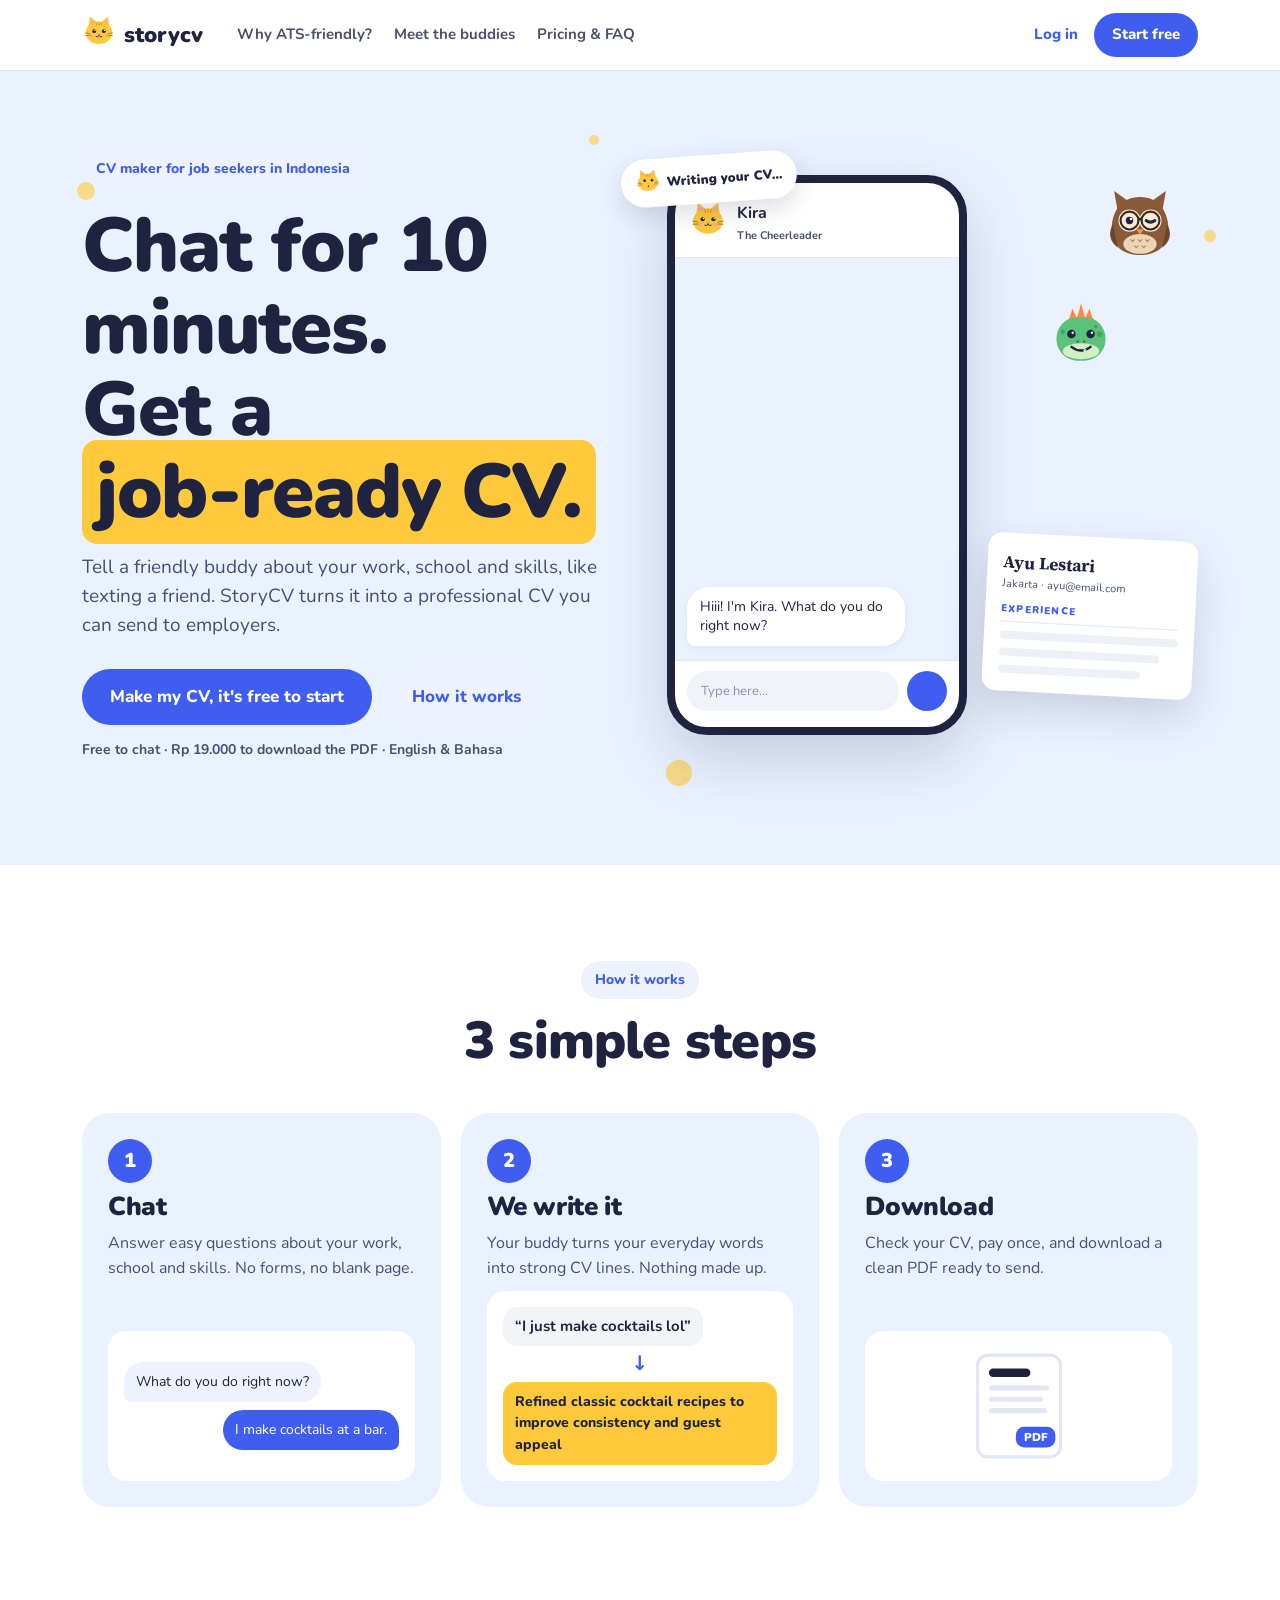
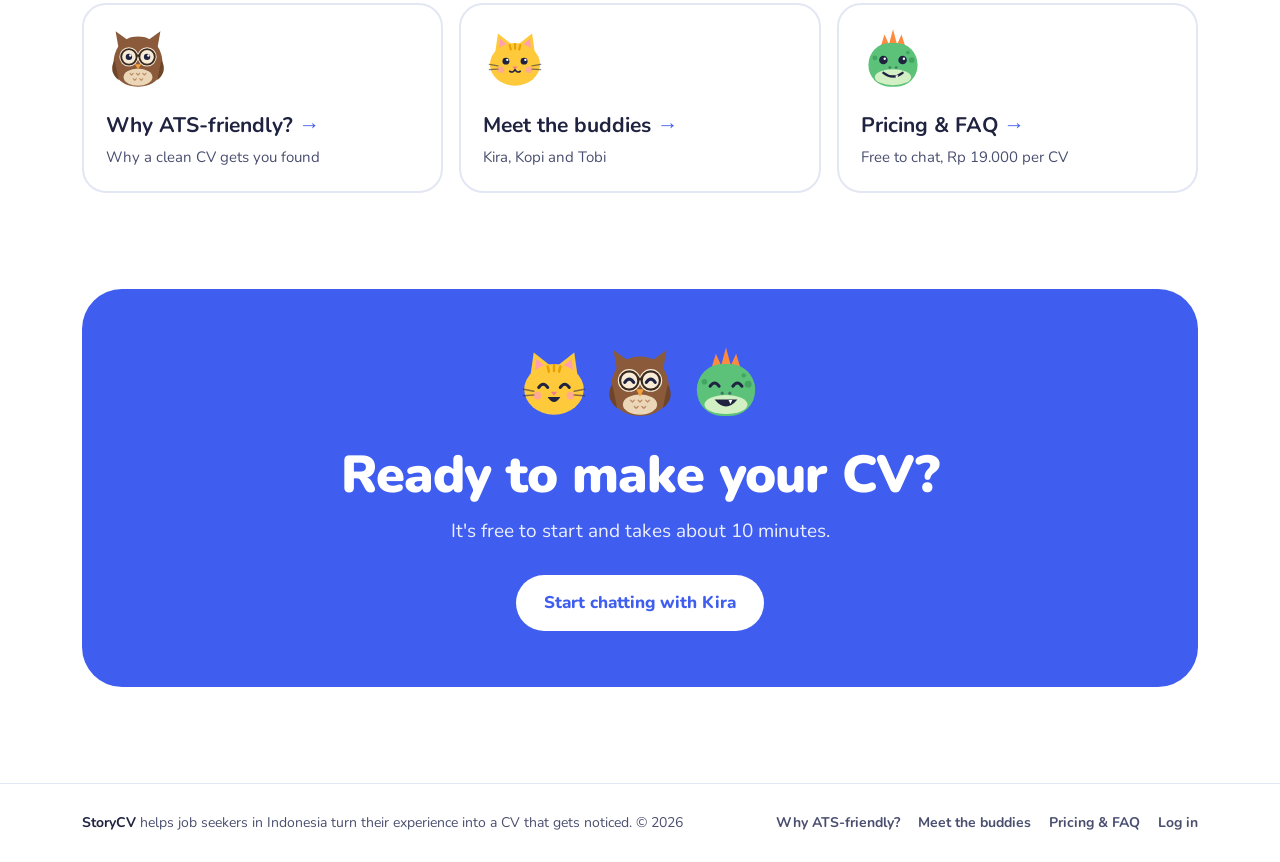
==== commit 33337810: "Add files via upload" ====
--- a/index.html
+++ b/index.html
@@ -3,7 +3,7 @@
 <head>
 <meta charset="utf-8">
 <meta name="viewport" content="width=device-width, initial-scale=1">
-<title>StoryCV · Tell your story. Get hired.</title>
+<title>StoryCV · Chat for 10 minutes, get a job-ready CV</title>
 <meta name="description" content="StoryCV turns a friendly chat into a clean, ATS-friendly CV. Pick a career buddy, tell your story, download your CV.">
 <link rel="icon" href="data:image/svg+xml,%3Csvg xmlns='http://www.w3.org/2000/svg' viewBox='0 0 120 120'%3E%3Cpath d='M22 54 L28 12 L56 34 Z M98 54 L92 12 L64 34 Z' fill='%23FFC93C'/%3E%3Cellipse cx='60' cy='70' rx='47' ry='40' fill='%23FFC93C'/%3E%3Ccircle cx='43' cy='64' r='7' fill='%231F2340'/%3E%3Ccircle cx='77' cy='64' r='7' fill='%231F2340'/%3E%3Cpath d='M55 74 H65 L60 80 Z' fill='%23F07A8E'/%3E%3C/svg%3E">
 <link rel="preconnect" href="https://fonts.googleapis.com">
@@ -83,7 +83,7 @@
   .ph-input{display:flex;gap:8px;padding:10px 12px 16px;border-top:1px solid var(--line)}
   .ph-input span{flex:1;height:40px;border-radius:20px;background:#F1F3FB;font-size:13px;color:#8A8FA8;display:flex;align-items:center;padding:0 14px}
   .ph-input i{width:40px;height:40px;border-radius:50%;background:var(--accent)}
-  .cv-card{position:absolute;right:-70px;bottom:30px;width:230px;background:#fff;border-radius:14px;box-shadow:0 18px 40px rgba(31,35,64,.16);padding:16px 16px 18px;font-family:'Source Serif 4',serif;z-index:3;transform:rotate(3deg)}
+  .cv-card{position:relative;flex:none;align-self:flex-end;margin-bottom:40px;width:210px;background:#fff;border-radius:14px;box-shadow:0 18px 40px rgba(31,35,64,.16);padding:16px 16px 18px;font-family:'Source Serif 4',serif;z-index:3;transform:rotate(3deg)}
   .cv-card .nm{font-weight:700;font-size:17px}
   .cv-card .hd{font-family:'Nunito',sans-serif;font-size:10px;font-weight:900;letter-spacing:.12em;color:var(--accent);margin-top:10px;border-bottom:1px solid var(--line);padding-bottom:3px}
   .cv-card .ln{font-size:12px;line-height:1.45;margin-top:5px;min-height:17px}
@@ -91,7 +91,9 @@
   .cv-card .ln.new{animation:pop .4s ease-out}
   .ready-badge{position:absolute;left:-46px;top:-20px;background:#fff;border-radius:999px;padding:8px 14px;font-weight:900;font-size:13px;box-shadow:0 10px 24px rgba(31,35,64,.14);z-index:3;display:flex;align-items:center;gap:6px;transform:rotate(-4deg)}
   .floaty{position:absolute;z-index:1}
-  @media (max-width:620px){ .cv-card{right:-8px;width:190px;bottom:10px} .ready-badge{left:-6px;top:-18px} .hero-demo{min-height:560px} .phone{width:290px;height:540px} .floaty{display:none} }
+  .demo-row{display:flex;align-items:flex-end;gap:18px}
+  .demo-row .phone{width:300px;height:560px}
+  @media (max-width:620px){ .demo-row{flex-direction:column;align-items:center} .cv-card{width:260px;margin:0;align-self:center;transform:rotate(-1.5deg)} .ready-badge{left:-6px;top:-18px} .hero-demo{min-height:560px} .phone{width:290px;height:540px} .floaty{display:none} }
 
   /* Mission */
   .mission .wrap{display:flex;flex-wrap:wrap;gap:48px;align-items:center}
@@ -120,7 +122,7 @@
   .bcard.on{border-color:var(--c-accent)}
   .bcard .art{cursor:pointer;background:none;border:none;padding:0}
   .bcard .art:hover svg{animation:wiggle .5s ease-in-out}
-  .bcard h3{font-size:38px}
+  .bcard h3{font-size:34px}
   .bcard .role{font-weight:800;font-size:15px;opacity:.8}
   .traits{display:flex;flex-wrap:wrap;justify-content:center;gap:6px}
   .traits span{font-size:12px;font-weight:800;padding:5px 10px;border-radius:999px;color:#fff}
@@ -169,6 +171,47 @@
   details[open] summary::after{content:"–"}
   details p{margin:0 0 20px;color:var(--muted)}
 
+
+  .center{text-align:center}
+  .three{display:grid;grid-template-columns:repeat(3,minmax(0,1fr));gap:20px;margin-top:44px}
+  .s3{background:var(--bg);border-radius:28px;padding:26px;display:flex;flex-direction:column;gap:10px;transition:background .4s}
+  .s3-num{width:44px;height:44px;border-radius:50%;background:var(--accent);color:#fff;font-weight:900;font-size:20px;display:flex;align-items:center;justify-content:center}
+  .s3 h3{font-size:26px}
+  .s3 p{margin:0;color:var(--muted);font-size:16px}
+  .s3-art{background:#fff;border-radius:18px;padding:16px;margin-top:auto;min-height:150px;display:flex;flex-direction:column;justify-content:center;gap:8px}
+  .s3-art .mb{font-size:14px;padding:9px 12px;max-width:85%}
+  .s3-art .mb.bot{align-self:flex-start;background:var(--soft);border-radius:var(--bub)}
+  .s3-art .mb.me{align-self:flex-end;background:var(--accent);color:#fff;border-radius:var(--me)}
+  .s3-art .say{align-self:flex-start;font-weight:700;font-size:15px;background:#F3F4F8;border-radius:14px;padding:8px 12px}
+  .s3-art .arrow{align-self:center;color:var(--accent);font-weight:900;font-size:20px;line-height:1}
+  .s3-art .cvline{background:var(--pop);color:var(--pop-ink);font-weight:800;font-size:14px;border-radius:14px;padding:9px 12px}
+  @media (max-width:860px){ .three{grid-template-columns:minmax(0,1fr)} }
+  .pf{display:flex;flex-wrap:wrap;gap:40px;align-items:flex-start}
+  .price-box{flex:1 1 380px;min-width:0;background:var(--soft);border-radius:32px;padding:32px;transition:background .4s}
+  .price-box .big{font-family:var(--head);font-size:clamp(30px,3.6vw,42px);font-weight:900;line-height:1.15}
+  .price-box .big:first-of-type{margin-top:16px}
+  .price-box ul{list-style:none;padding:0;margin:20px 0 0;display:flex;flex-direction:column;gap:10px}
+  .price-box li{display:flex;gap:10px;align-items:flex-start;font-weight:700}
+  .price-box li svg{flex:none;margin-top:3px;color:var(--accent)}
+  .pf .faq-list{flex:1 1 420px;min-width:0;margin:0}
+  .mobilelinks{display:none;gap:8px;overflow-x:auto;padding:0 22px 12px}
+  .mobilelinks a{flex:none;font-size:14px;font-weight:800;text-decoration:none;color:var(--muted);background:#F3F4F8;padding:8px 12px;border-radius:999px}
+  @media (max-width:860px){ .mobilelinks{display:flex} }
+  .teaser{background:#1F2340;color:#fff;border-radius:36px;padding:36px;display:flex;flex-wrap:wrap;gap:28px;align-items:center}
+  .teaser h2{color:#fff;font-size:clamp(28px,3.6vw,42px)}
+  .teaser p{color:rgba(255,255,255,.82);margin:10px 0 0;font-size:18px}
+  .teaser .tx{flex:1 1 420px;min-width:0}
+  .teaser .facts{display:flex;gap:12px;flex-wrap:wrap;margin-top:18px}
+  .teaser .facts div{background:rgba(255,255,255,.1);border-radius:16px;padding:10px 14px;font-weight:700;font-size:14px}
+  .teaser .facts b{display:block;font-family:var(--head);font-size:26px;color:var(--pop)}
+  .teaser .crew{flex:0 1 auto;display:flex;align-items:flex-end;gap:6px}
+  .explore{display:grid;grid-template-columns:repeat(3,minmax(0,1fr));gap:16px}
+  .ex{display:flex;flex-direction:column;align-items:flex-start;gap:4px;padding:22px;border-radius:24px;border:2px solid var(--line);text-decoration:none;color:var(--ink);transition:transform .15s,border-color .2s}
+  .ex:hover{transform:translateY(-4px);border-color:var(--accent);color:var(--ink)}
+  .ex b{font-family:var(--head);font-size:21px;margin-top:6px}
+  .ex > span:last-child{color:var(--muted);font-size:15px}
+  .ex b::after{content:" →";color:var(--accent)}
+  @media (max-width:760px){ .explore{grid-template-columns:minmax(0,1fr)} }
   /* Final CTA */
   .final{padding:0 0 96px}
   .final-box{background:var(--accent);color:#fff;border-radius:40px;padding:56px 32px;text-align:center;position:relative;overflow:hidden;transition:background .4s}
@@ -189,40 +232,40 @@
   <div class="wrap">
     <a class="logo" href="#top"><span id="navMascot"></span>storycv</a>
     <div class="navlinks">
-      <a href="#why">Why StoryCV</a><a href="#buddies">Buddies</a><a href="#how">How it works</a><a href="#pricing">Pricing</a><a href="#faq">FAQ</a>
+      <a href="/why-ats">Why ATS-friendly?</a><a href="/buddies">Meet the buddies</a><a href="/pricing">Pricing &amp; FAQ</a>
     </div>
     <div class="navcta">
       <a class="login" href="/app?mode=login">Log in</a>
       <a class="btn small startLink" href="/app">Start free</a>
     </div>
   </div>
+  <div class="mobilelinks"><a href="/why-ats">Why ATS-friendly?</a><a href="/buddies">Meet the buddies</a><a href="/pricing">Pricing &amp; FAQ</a></div>
 </nav>
 
 <main id="top">
-  <!-- HERO -->
+  <!-- HERO: what it is, in one look -->
   <header class="hero">
     <div class="dots-deco" aria-hidden="true">
       <span style="width:18px;height:18px;left:6%;top:14%"></span><span style="width:10px;height:10px;left:46%;top:8%"></span>
       <span style="width:26px;height:26px;left:52%;bottom:10%"></span><span style="width:12px;height:12px;right:5%;top:20%"></span>
-      <span style="width:14px;height:14px;left:30%;bottom:6%"></span>
     </div>
     <div class="wrap">
       <div class="hero-text">
-        <span class="eyebrow">Made in Indonesia · English &amp; Bahasa</span>
-        <h1>Your story,<br>but make it <mark>hireable.</mark></h1>
-        <p class="lead">StoryCV turns a friendly chat into a clean, ATS-friendly CV. No forms. No templates. No staring at a blank page. Just talk to your buddy.</p>
+        <span class="eyebrow">CV maker for job seekers in Indonesia</span>
+        <h1>Chat for 10 minutes.<br>Get a <mark>job&#8209;ready CV.</mark></h1>
+        <p class="lead">Tell a friendly buddy about your work, school and skills, like texting a friend. StoryCV turns it into a professional CV you can send to employers.</p>
         <div class="ctas">
-          <a class="btn startLink" href="/app">Start chatting, it's free</a>
-          <a class="btn ghost" href="#how">See how it works</a>
+          <a class="btn startLink" href="/app">Make my CV, it's free to start</a>
+          <a class="btn ghost" href="#how">How it works</a>
         </div>
-        <div class="fine">Free to chat · <span class="priceText"></span> per CV · About 10 minutes</div>
+        <div class="fine">Free to chat · <span class="priceText"></span> to download the PDF · English &amp; Bahasa</div>
       </div>
 
       <div class="hero-demo">
-        <div class="floaty bob" style="left:0;top:2%;animation-delay:-1s" id="floatA"></div>
-        <div class="floaty bob" style="left:-2%;bottom:14%;animation-delay:-2s" id="floatB"></div>
-        <figure style="margin:0;position:relative">
-          <figcaption class="sr">An example chat: the buddy asks about your job, and each answer becomes a line on your CV.</figcaption>
+        <div class="floaty bob" style="right:4%;top:8%;animation-delay:-1s" id="floatA"></div>
+        <div class="floaty bob" style="right:16%;top:26%;animation-delay:-2s" id="floatB"></div>
+        <figure class="demo-row" style="margin:0;position:relative">
+          <figcaption class="sr">Example: you chat about your job, and each answer becomes a line on your CV.</figcaption>
           <div class="ready-badge" aria-hidden="true"><span id="badgeMascot"></span><span id="badgeText">Chatting…</span></div>
           <div class="phone" aria-hidden="true">
             <div class="ph-head"><span id="phMascot"></span><div><b id="phName"></b><small id="phRole"></small></div></div>
@@ -242,139 +285,43 @@
     </div>
   </header>
 
-  <!-- WHY / MISSION -->
-  <section class="mission" id="why">
-    <div class="wrap">
-      <div class="mission-text reveal">
-        <span class="eyebrow">Why StoryCV</span>
-        <h2 style="margin-top:16px">Everyone has a story. Not everyone has a CV that tells it.</h2>
-        <p class="lead" style="margin-top:18px">Baristas, bartenders, cashiers, drivers, admins, fresh grads: people do impressive work every day. But turning “I just do my job” into CV language is hard, and most CV builders hand you an empty form.</p>
-        <p class="lead"><b style="color:var(--ink)">Our mission:</b> help every job seeker in Indonesia tell their story well, and get noticed. Easy, affordable, and actually fun.</p>
-      </div>
-      <div class="ba reveal" aria-live="polite">
-        <div class="ba-row">
-          <div class="ba-label">WHAT YOU SAY</div>
-          <div class="ba-say" id="baSay"></div>
-          <div class="ba-arrow"><svg width="22" height="22" viewBox="0 0 24 24" fill="none" stroke="currentColor" stroke-width="2.6" stroke-linecap="round" stroke-linejoin="round"><path d="M12 5v14"/><path d="M6 13l6 6 6-6"/></svg>Your buddy turns it into</div>
-          <div class="ba-label" style="align-self:flex-end">WHAT YOUR CV SAYS</div>
-          <div class="ba-cv" id="baCv"></div>
-        </div>
-        <div class="ba-nav">
-          <div class="ba-dots" id="baDots"></div>
-          <button class="btn small" id="baNext" type="button">Show another</button>
-        </div>
-      </div>
-    </div>
-    <div class="wrap">
-      <div class="values">
-        <div class="value reveal">
-          <div class="ic"><svg width="24" height="24" viewBox="0 0 24 24" fill="none" stroke="currentColor" stroke-width="2.2" stroke-linecap="round" stroke-linejoin="round"><path d="M21 15a2 2 0 0 1-2 2H7l-4 4V5a2 2 0 0 1 2-2h14a2 2 0 0 1 2 2z"/></svg></div>
-          <h3>No blank pages</h3>
-          <p>Your buddy asks one easy question at a time. You just answer like you're texting a friend.</p>
-        </div>
-        <div class="value reveal">
-          <div class="ic"><svg width="24" height="24" viewBox="0 0 24 24" fill="none" stroke="currentColor" stroke-width="2.2" stroke-linecap="round" stroke-linejoin="round"><path d="M12 3l1.9 5.8L20 10l-5 3.6L16.5 20 12 16.5 7.5 20 9 13.6 4 10l6.1-1.2z"/></svg></div>
-          <h3>Your words, made pro</h3>
-          <p>We dig out your wins and write them the way recruiters and hiring software (ATS) like to read them. Nothing made up.</p>
-        </div>
-        <div class="value reveal">
-          <div class="ic"><svg width="24" height="24" viewBox="0 0 24 24" fill="none" stroke="currentColor" stroke-width="2.2" stroke-linecap="round" stroke-linejoin="round"><circle cx="12" cy="12" r="9"/><path d="M15 9.5c-.5-1-1.6-1.5-3-1.5-1.7 0-3 .9-3 2s1.3 1.7 3 2 3 .9 3 2-1.3 2-3 2c-1.4 0-2.5-.5-3-1.5M12 6.5v11"/></svg></div>
-          <h3>A fair price</h3>
-          <p>Chatting is free. You only pay a small one-time fee when you love your CV and want the PDF.</p>
-        </div>
-      </div>
-    </div>
-  </section>
-
-  <!-- BUDDIES -->
-  <section class="buddies" id="buddies">
-    <div class="wrap">
-      <div class="reveal" style="text-align:center">
-        <span class="eyebrow">Meet the crew</span>
-        <h2 style="margin-top:16px">Pick your career buddy</h2>
-        <p class="lead" style="margin:16px auto 0">Each buddy has its own personality, its own way of asking questions, and its own look for the whole app. Tap one to try it on. Yes, this page too.</p>
-      </div>
-      <div class="buddy-grid" id="buddyGrid"></div>
-    </div>
-  </section>
-
-  <!-- HOW IT WORKS -->
+  <!-- HOW IT WORKS: 3 steps -->
   <section id="how">
     <div class="wrap">
-      <div class="reveal">
+      <div class="center reveal">
         <span class="eyebrow">How it works</span>
-        <h2 style="margin-top:16px">From “hmm” to ready-to-send in 4 steps</h2>
-      </div>
-      <div class="steps">
-        <div class="step reveal">
-          <div class="mini"><div class="row" id="miniTrio"></div></div>
-          <div class="num">1</div><h3>Pick your buddy</h3>
-          <p>Kira, Kopi or Tobi. Your choice sets the vibe and the theme.</p>
+        <h2 style="margin-top:14px">3 simple steps</h2>
+      </div>
+      <div class="three">
+        <div class="s3 reveal">
+          <div class="s3-num">1</div>
+          <h3>Chat</h3>
+          <p>Answer easy questions about your work, school and skills. No forms, no blank page.</p>
+          <div class="s3-art"><div class="mb bot">What do you do right now?</div><div class="mb me">I make cocktails at a bar.</div></div>
         </div>
-        <div class="step reveal">
-          <div class="mini"><div class="bar" style="width:40%"></div><div class="field"></div><div class="bar" style="width:55%"></div><div class="field"></div></div>
-          <div class="num">2</div><h3>Tell the basics</h3>
-          <p>Your name, nickname, city and contact. Takes about a minute.</p>
+        <div class="s3 reveal">
+          <div class="s3-num">2</div>
+          <h3>We write it</h3>
+          <p>Your buddy turns your everyday words into strong CV lines. Nothing made up.</p>
+          <div class="s3-art"><div class="say">“I just make cocktails lol”</div><div class="arrow" aria-hidden="true">↓</div><div class="cvline">Refined classic cocktail recipes to improve consistency and guest appeal</div></div>
         </div>
-        <div class="step reveal">
-          <div class="mini"><div class="bb"></div><div class="bm"></div><div class="bn"></div><div class="bb" style="width:55%"></div></div>
-          <div class="num">3</div><h3>Chat it out</h3>
-          <p>Answer a few friendly questions. Watch “Added to your CV” pop up as you go.</p>
+        <div class="s3 reveal">
+          <div class="s3-num">3</div>
+          <h3>Download</h3>
+          <p>Check your CV, pay once, and download a clean PDF ready to send.</p>
+          <div class="s3-art" style="align-items:center"><svg width="90" height="108" viewBox="0 0 86 104" aria-hidden="true"><rect x="3" y="3" width="80" height="98" rx="10" fill="#fff" stroke="#E3E6F3" stroke-width="3"/><rect x="14" y="16" width="40" height="8" rx="4" fill="#1F2340"/><rect x="14" y="32" width="58" height="5" rx="2.5" fill="#E3E6F3"/><rect x="14" y="43" width="52" height="5" rx="2.5" fill="#E3E6F3"/><rect x="14" y="54" width="56" height="5" rx="2.5" fill="#E3E6F3"/><rect x="40" y="72" width="38" height="20" rx="8" class="pdfTag" fill="#3F5EF0"/><text x="59" y="86" text-anchor="middle" font-family="Nunito" font-weight="900" font-size="11" fill="#fff">PDF</text></svg></div>
         </div>
-        <div class="step reveal">
-          <div class="mini" style="align-items:center"><svg width="86" height="104" viewBox="0 0 86 104" aria-hidden="true"><rect x="3" y="3" width="80" height="98" rx="10" fill="#fff" stroke="#E3E6F3" stroke-width="3"/><rect x="14" y="16" width="40" height="8" rx="4" fill="#1F2340"/><rect x="14" y="32" width="58" height="5" rx="2.5" fill="#E3E6F3"/><rect x="14" y="43" width="52" height="5" rx="2.5" fill="#E3E6F3"/><rect x="14" y="54" width="56" height="5" rx="2.5" fill="#E3E6F3"/><rect x="40" y="72" width="38" height="20" rx="8" class="pdfTag" fill="#3F5EF0"/><text x="59" y="86" text-anchor="middle" font-family="Nunito" font-weight="900" font-size="11" fill="#fff">PDF</text></svg></div>
-          <div class="num">4</div><h3>Unlock your CV</h3>
-          <p>Preview it, pay once, and download a clean PDF ready to send.</p>
-        </div>
       </div>
     </div>
   </section>
 
-  <!-- PRICING -->
-  <section class="pricing" id="pricing" style="padding-top:0">
+  <!-- MORE TO EXPLORE: simple links to the other pages -->
+  <section style="padding-top:0">
     <div class="wrap">
-      <div class="reveal" style="flex:1 1 320px;min-width:0">
-        <span class="eyebrow">Pricing</span>
-        <h2 style="margin-top:16px">Simple and fair. Pay only when you love it.</h2>
-        <p class="lead" style="margin-top:16px">No subscription. No hidden fees. Pay with QRIS or your favourite e-wallet, and your CV unlocks instantly.</p>
-      </div>
-      <div class="price-cards">
-        <div class="pcard reveal">
-          <div style="font-weight:800">Chat &amp; preview</div>
-          <div class="amt">Free</div>
-          <div class="muted" style="font-size:14px">Try it with zero risk</div>
-          <ul>
-            <li><svg width="16" height="16" viewBox="0 0 24 24" fill="none" stroke="currentColor" stroke-width="3" stroke-linecap="round" stroke-linejoin="round"><path d="M20 6L9 17l-5-5"/></svg>Chat with any buddy</li>
-            <li><svg width="16" height="16" viewBox="0 0 24 24" fill="none" stroke="currentColor" stroke-width="3" stroke-linecap="round" stroke-linejoin="round"><path d="M20 6L9 17l-5-5"/></svg>See your CV take shape</li>
-            <li><svg width="16" height="16" viewBox="0 0 24 24" fill="none" stroke="currentColor" stroke-width="3" stroke-linecap="round" stroke-linejoin="round"><path d="M20 6L9 17l-5-5"/></svg>English or Bahasa Indonesia</li>
-          </ul>
-        </div>
-        <div class="pcard main reveal">
-          <div style="font-weight:800">Your full CV</div>
-          <div class="amt priceText"></div>
-          <div class="muted" style="font-size:14px">One-time, per CV</div>
-          <ul>
-            <li><svg width="16" height="16" viewBox="0 0 24 24" fill="none" stroke="currentColor" stroke-width="3" stroke-linecap="round" stroke-linejoin="round"><path d="M20 6L9 17l-5-5"/></svg>Full CV unlocked</li>
-            <li><svg width="16" height="16" viewBox="0 0 24 24" fill="none" stroke="currentColor" stroke-width="3" stroke-linecap="round" stroke-linejoin="round"><path d="M20 6L9 17l-5-5"/></svg>Clean, ATS-friendly PDF</li>
-            <li><svg width="16" height="16" viewBox="0 0 24 24" fill="none" stroke="currentColor" stroke-width="3" stroke-linecap="round" stroke-linejoin="round"><path d="M20 6L9 17l-5-5"/></svg>Add more and re-download</li>
-            <li><svg width="16" height="16" viewBox="0 0 24 24" fill="none" stroke="currentColor" stroke-width="3" stroke-linecap="round" stroke-linejoin="round"><path d="M20 6L9 17l-5-5"/></svg>Instant unlock, no waiting</li>
-          </ul>
-        </div>
-      </div>
-    </div>
-  </section>
-
-  <!-- FAQ -->
-  <section class="faq" id="faq">
-    <div class="wrap">
-      <div class="reveal" style="text-align:center"><span class="eyebrow">FAQ</span><h2 style="margin-top:16px">Questions? We got you.</h2></div>
-      <div class="faq-list">
-        <details class="reveal"><summary>What does “ATS-friendly” mean?</summary><p>Many companies use hiring software (called an ATS) to scan CVs before a person reads them. Fancy layouts can confuse it. StoryCV uses a clean, one-column layout with real text, so the software can read every line.</p></details>
-        <details class="reveal"><summary>Can I chat in Bahasa Indonesia?</summary><p>Yes! Pick English or Bahasa Indonesia when you set up, and your buddy will chat and write your CV in that language.</p></details>
-        <details class="reveal"><summary>Will it make things up about me?</summary><p>No. Your buddy only uses what you tell it. If something is unclear, it asks a follow-up question instead of guessing.</p></details>
-        <details class="reveal"><summary>Which buddy should I pick?</summary><p>Whoever feels right! Kira is great if you want a confidence boost, Kopi if you like taking your time, and Tobi if you want it quick and fun. They all build the same quality CV.</p></details>
-        <details class="reveal"><summary>How long does it take?</summary><p>Most people finish the chat in about 10 minutes. You can stop anytime and come back later.</p></details>
-        <details class="reveal"><summary>Why do I need an account?</summary><p>Your account keeps your chat and CV with you, lets you come back to finish later, and helps us keep the service fair for everyone.</p></details>
+      <div class="explore">
+        <a class="ex reveal" href="/why-ats"><span class="m" data-m="kopi happy"></span><b>Why ATS-friendly?</b><span>Why a clean CV gets you found</span></a>
+        <a class="ex reveal" href="/buddies"><span class="m" data-m="kira happy"></span><b>Meet the buddies</b><span>Kira, Kopi and Tobi</span></a>
+        <a class="ex reveal" href="/pricing"><span class="m" data-m="tobi happy"></span><b>Pricing &amp; FAQ</b><span>Free to chat, <span class="priceText"></span> per CV</span></a>
       </div>
     </div>
   </section>
@@ -384,8 +331,8 @@
     <div class="wrap">
       <div class="final-box reveal">
         <div class="wave" id="wave"></div>
-        <h2>Ready to tell your story?</h2>
-        <p>Your buddy is waiting. It's free to start, and it only takes about 10 minutes.</p>
+        <h2>Ready to make your CV?</h2>
+        <p>It's free to start and takes about 10 minutes.</p>
         <a class="btn startLink" href="/app" id="finalCta">Start chatting</a>
       </div>
     </div>
@@ -394,8 +341,8 @@
 
 <footer>
   <div class="wrap">
-    <div><b style="color:var(--ink)">storycv</b> · © <span id="yr"></span> StoryCV</div>
-    <div><a href="#why">About</a><a href="#faq">FAQ</a><a href="/app?mode=login">Log in</a></div>
+    <div><b style="color:var(--ink)">StoryCV</b> helps job seekers in Indonesia turn their experience into a CV that gets noticed. © <span id="yr"></span></div>
+    <div><a href="/why-ats">Why ATS-friendly?</a><a href="/buddies">Meet the buddies</a><a href="/pricing">Pricing &amp; FAQ</a><a href="/app?mode=login">Log in</a></div>
   </div>
 </footer>
 
@@ -438,31 +385,11 @@
   const others = Object.keys(BUDDIES).filter((k) => k !== id);
   $("floatA").innerHTML = mascot(others[0], "wink", 74);
   $("floatB").innerHTML = mascot(others[1], "happy", 64);
-  renderCards(); restartDemo();
+  restartDemo();
 }
 
-/* ============ Buddy cards ============ */
-function renderCards(){
-  $("buddyGrid").innerHTML = Object.entries(BUDDIES).map(([id, b], i) => {
-    const t = b.theme, x = EXTRA[id], on = id === current;
-    return `<article class="bcard ${on ? "on" : ""}" style="background:${t.bg};--c-accent:${t.accent};color:${t.popInk}">
-      <button class="art bob" style="animation-delay:-${i}s" data-id="${id}" aria-label="Say hi to ${b.name}">${mascot(id, on ? "yay" : "happy", 150)}</button>
-      <h3 style="font-family:${t.head}">${b.name}</h3>
-      <div class="role">${b.animal} · ${b.role}</div>
-      <div class="traits">${b.traits.map((tr) => `<span style="background:${t.accent}">${tr}</span>`).join("")}</div>
-      <div class="quote" style="border-radius:${t.bub.split(" ")[0]}">${x.talk}</div>
-      <div class="theme"><i style="background:${t.accent}"></i><i style="background:${t.pop}"></i>Theme: ${b.themeName}</div>
-      <div class="best">Best for: ${x.best}</div>
-      <button class="try" type="button" data-try="${id}" aria-pressed="${on}">${on ? `You're with ${b.name}!` : `Try ${b.name}'s theme`}</button>
-    </article>`;
-  }).join("");
-  document.querySelectorAll("[data-try]").forEach((el) => el.addEventListener("click", () => setTheme(el.dataset.try)));
-  document.querySelectorAll(".bcard .art").forEach((el) => el.addEventListener("click", () => {
-    const id = el.dataset.id; el.innerHTML = mascot(id, "wink", 150);
-    setTimeout(() => { el.innerHTML = mascot(id, id === current ? "yay" : "happy", 150); }, 900);
-  }));
-}
-$("miniTrio").innerHTML = Object.keys(BUDDIES).map((id) => mascot(id, "happy", 52)).join("");
+/* ============ Little characters in the "explore" links ============ */
+document.querySelectorAll("[data-m]").forEach((el) => { el.innerHTML = mascot(el.dataset.m.split(" ")[0], el.dataset.m.split(" ")[1], 64); });
 $("wave").innerHTML = Object.keys(BUDDIES).map((id, i) => `<span class="bob" style="animation-delay:-${i * .6}s;display:inline-block">${mascot(id, "yay", 76)}</span>`).join("");
 
 /* ============ Animated demo chat in the hero ============ */
@@ -491,23 +418,6 @@
   later(t, restartDemo);
 }
 
-/* ============ Before / after examples ============ */
-const BA = [
-  ["“I just make cocktails lol”", "Refined classic cocktail recipes to improve consistency and guest appeal"],
-  ["“I handle the cashier and sometimes train new people”", "Trained new cashiers and handled daily transactions accurately"],
-  ["“I post stuff on our shop's Instagram”", "Managed the shop's Instagram account, planning and posting regular content"],
-  ["“I organised my campus music event”", "Organised a campus music event, coordinating volunteers, vendors and schedule"],
-];
-let ba = 0;
-function showBA(i){
-  ba = (i + BA.length) % BA.length;
-  $("baSay").textContent = BA[ba][0]; $("baCv").textContent = BA[ba][1];
-  $("baDots").innerHTML = BA.map((_, k) => `<button type="button" aria-label="Example ${k + 1}" aria-current="${k === ba}" data-k="${k}"></button>`).join("");
-  $("baDots").querySelectorAll("button").forEach((el) => el.addEventListener("click", () => showBA(+el.dataset.k)));
-}
-$("baNext").addEventListener("click", () => showBA(ba + 1));
-showBA(0);
-
 /* ============ Reveal on scroll ============ */
 const io = new IntersectionObserver((es) => es.forEach((e) => { if (e.isIntersecting){ e.target.classList.add("in"); io.unobserve(e.target); } }), { threshold:.12 });
 document.querySelectorAll(".reveal").forEach((el) => io.observe(el));
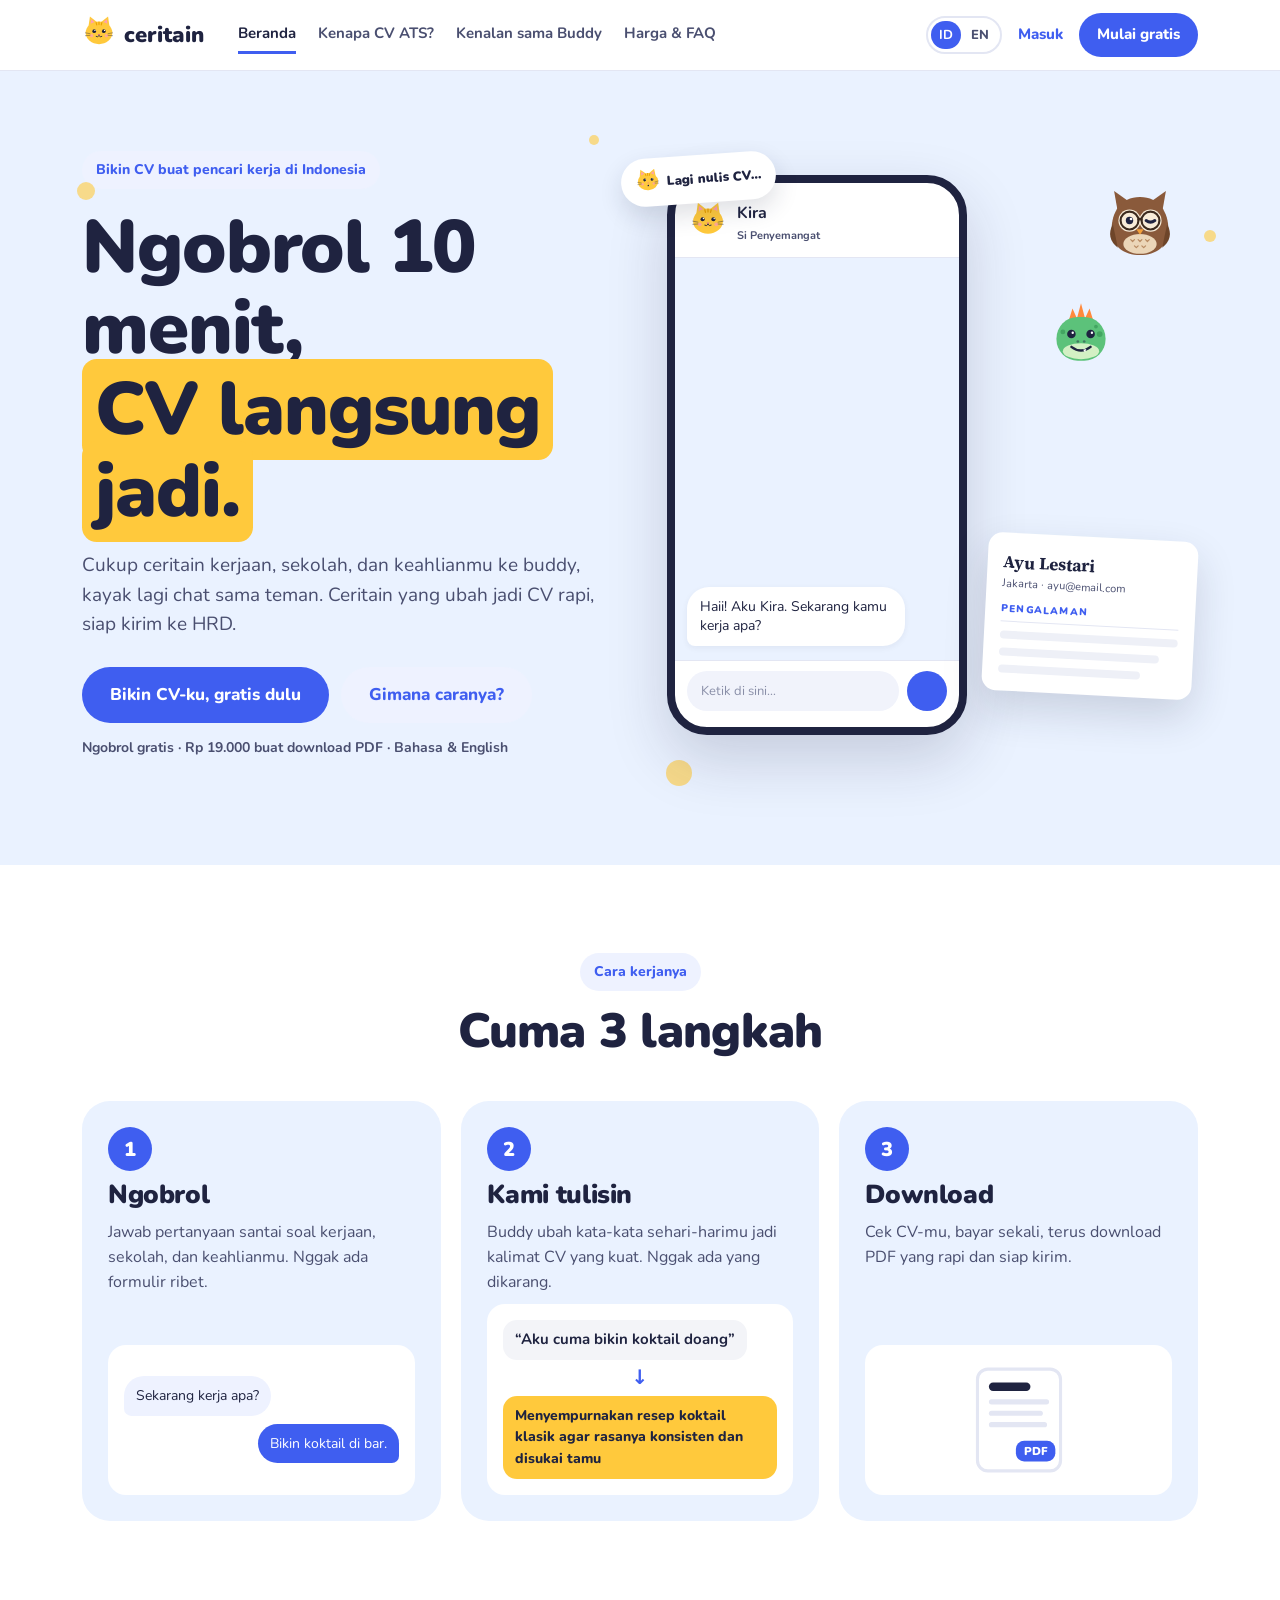
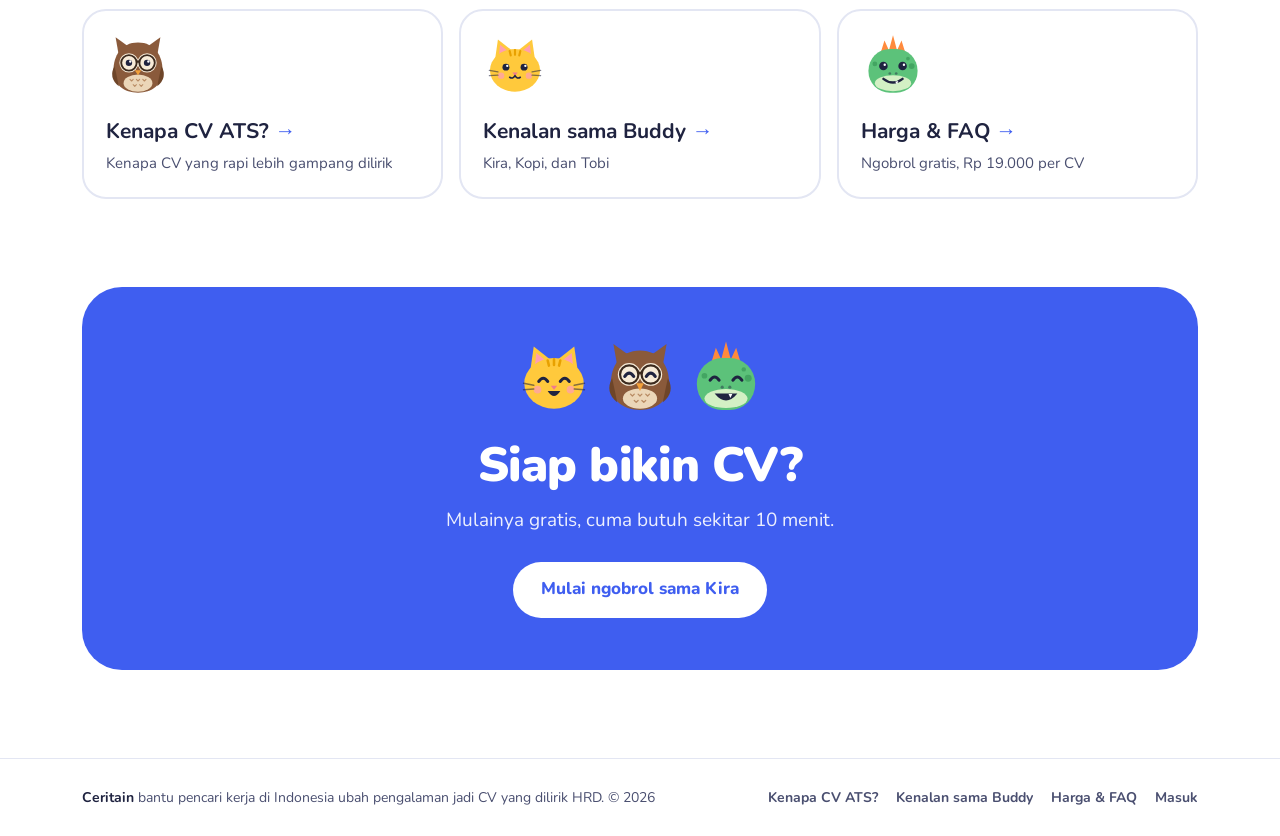
==== commit 4ad10f67: "Rename to Ceritain, casual Bahasa-first site with English switch Co-Authored-By: Claude Opus 5.5 <no" ====
--- a/index.html
+++ b/index.html
@@ -1,78 +1,37 @@
 <!doctype html>
-<html lang="en">
+<html lang="id">
 <head>
 <meta charset="utf-8">
 <meta name="viewport" content="width=device-width, initial-scale=1">
-<title>StoryCV · Chat for 10 minutes, get a job-ready CV</title>
-<meta name="description" content="StoryCV turns a friendly chat into a clean, ATS-friendly CV. Pick a career buddy, tell your story, download your CV.">
+<title>Ceritain · Ngobrol 10 menit, CV langsung jadi</title>
+<meta name="t-title" content="home.title">
+<meta name="description" content="Ceritain ubah obrolan santai jadi CV rapi yang ramah ATS. Pilih buddy, ceritain pengalamanmu, download CV-nya.">
 <link rel="icon" href="data:image/svg+xml,%3Csvg xmlns='http://www.w3.org/2000/svg' viewBox='0 0 120 120'%3E%3Cpath d='M22 54 L28 12 L56 34 Z M98 54 L92 12 L64 34 Z' fill='%23FFC93C'/%3E%3Cellipse cx='60' cy='70' rx='47' ry='40' fill='%23FFC93C'/%3E%3Ccircle cx='43' cy='64' r='7' fill='%231F2340'/%3E%3Ccircle cx='77' cy='64' r='7' fill='%231F2340'/%3E%3Cpath d='M55 74 H65 L60 80 Z' fill='%23F07A8E'/%3E%3C/svg%3E">
 <link rel="preconnect" href="https://fonts.googleapis.com">
 <link rel="stylesheet" href="https://fonts.googleapis.com/css2?family=Nunito:wght@400;600;700;800;900&family=Fraunces:opsz,wght@9..144,600;9..144,800&family=Bricolage+Grotesque:opsz,wght@12..96,600;12..96,800&family=Source+Serif+4:opsz,wght@8..60,400;8..60,700&display=swap">
+<link rel="stylesheet" href="/lib/site.css">
+<script src="/lib/i18n.js"></script>
 <script src="/lib/buddies.js"></script>
 <style>
-  :root{
-    --accent:#3F5EF0; --accent-dark:#2C46C4; --soft:#EEF2FF; --bg:#EAF2FF; --pop:#FFC93C; --pop-ink:#1F2340;
-    --head:'Nunito', sans-serif; --bub:22px 22px 22px 8px; --me:22px 22px 8px 22px; --bd:0 solid transparent; --sh:0 2px 6px rgba(31,35,64,.06);
-    --btn:28px; --btn-bd:0 solid transparent; --btn-sh:none;
-    --ink:#1F2340; --muted:#4A4F70; --line:#E3E6F3; --white:#fff;
-  }
-  *{box-sizing:border-box}
-  html{scroll-behavior:smooth}
-  body{margin:0;background:#fff;color:var(--ink);font-family:'Nunito',system-ui,sans-serif;font-size:17px;line-height:1.55;overflow-x:hidden}
-  a{color:var(--accent)} a:hover{color:var(--accent-dark)}
-  button{font:inherit;cursor:pointer}
-  h1,h2,h3{font-family:var(--head);margin:0;letter-spacing:-.015em;line-height:1.08}
-  h2{font-size:clamp(32px,4.4vw,52px);font-weight:900}
-  h3{font-size:22px;font-weight:900}
-  .wrap{max-width:1160px;margin:0 auto;padding:0 22px}
-  section{padding:96px 0}
-  .eyebrow{display:inline-flex;align-items:center;gap:8px;font-size:14px;font-weight:800;color:var(--accent);background:var(--soft);padding:8px 14px;border-radius:999px}
-  .lead{font-size:19px;color:var(--muted);max-width:620px}
-  mark{background:var(--pop);color:var(--pop-ink);padding:0 .18em;border-radius:.2em;-webkit-box-decoration-break:clone;box-decoration-break:clone}
-  .btn{display:inline-flex;align-items:center;justify-content:center;gap:8px;min-height:56px;padding:0 28px;border-radius:var(--btn);border:var(--btn-bd);box-shadow:var(--btn-sh);background:var(--accent);color:#fff;font-weight:800;font-size:17px;text-decoration:none;transition:transform .12s,background .2s}
-  .btn:hover{background:var(--accent-dark);color:#fff;transform:translateY(-2px)}
-  .btn.ghost{background:var(--soft);color:var(--accent)} .btn.ghost:hover{color:var(--accent-dark)}
-  .btn.small{min-height:44px;padding:0 18px;font-size:15px}
-  .muted{color:var(--muted)}
-  .reveal{opacity:0;transform:translateY(24px);transition:opacity .6s ease,transform .6s ease}
-  .reveal.in{opacity:1;transform:none}
-  @keyframes bob{0%,100%{transform:translateY(0)}50%{transform:translateY(-10px)}}
-  @keyframes wiggle{0%,100%{transform:rotate(0)}25%{transform:rotate(-6deg)}75%{transform:rotate(6deg)}}
-  @keyframes pop{from{opacity:0;transform:translateY(8px) scale(.97)}to{opacity:1;transform:none}}
-  @keyframes blink{50%{opacity:1}}
-  .bob{animation:bob 3.2s ease-in-out infinite}
-  @media (prefers-reduced-motion:reduce){ .bob,.reveal{animation:none!important;transition:none!important;opacity:1;transform:none} html{scroll-behavior:auto} }
-
-  /* Nav */
-  nav{position:sticky;top:0;z-index:20;background:rgba(255,255,255,.94);backdrop-filter:blur(8px);border-bottom:1px solid var(--line)}
-  nav .wrap{display:flex;align-items:center;gap:22px;height:70px}
-  .logo{display:flex;align-items:center;gap:8px;font-family:var(--head);font-weight:900;font-size:22px;color:var(--ink);text-decoration:none}
-  .logo:hover{color:var(--ink)}
-  .navlinks{display:flex;gap:22px;margin-left:12px;flex:1}
-  .navlinks a{color:var(--muted);font-weight:700;text-decoration:none;font-size:15px}
-  .navlinks a:hover{color:var(--ink)}
-  .navcta{display:flex;align-items:center;gap:10px;margin-left:auto}
-  .navcta .login{font-weight:800;text-decoration:none;font-size:15px;padding:10px 6px}
-  @media (max-width:860px){ .navlinks{display:none} }
-  @media (max-width:620px){ .dots-deco{display:none} }
-
   /* Hero */
   .hero{background:var(--bg);padding:64px 0 90px;position:relative;overflow:hidden;transition:background .4s}
   .hero .wrap{display:flex;flex-wrap:wrap;align-items:center;gap:48px}
   .hero-text{flex:1 1 440px;min-width:0}
-  .hero h1{font-size:clamp(42px,6.4vw,76px);font-weight:900;margin:18px 0 18px}
+  .hero h1{font-size:clamp(42px,6.2vw,74px);font-weight:900;margin:18px 0}
   .hero .ctas{display:flex;flex-wrap:wrap;gap:12px;margin-top:28px}
   .hero .fine{margin-top:14px;font-size:14px;font-weight:700;color:var(--muted)}
   .hero-demo{flex:1 1 440px;min-width:0;display:flex;justify-content:center;align-items:center;position:relative;min-height:640px}
   .dots-deco{position:absolute;inset:0;pointer-events:none}
   .dots-deco span{position:absolute;border-radius:50%;background:var(--pop);opacity:.6}
-
-  /* Phone mockup */
-  .phone{width:320px;height:580px;background:#fff;border-radius:40px;box-shadow:0 24px 60px rgba(31,35,64,.18);border:8px solid #1F2340;display:flex;flex-direction:column;overflow:hidden;position:relative;z-index:2}
+  .floaty{position:absolute;z-index:1}
+  .demo-row{display:flex;align-items:flex-end;gap:18px;margin:0;position:relative}
+  .phone{width:300px;height:560px;background:#fff;border-radius:40px;box-shadow:0 24px 60px rgba(31,35,64,.18);border:8px solid #1F2340;display:flex;flex-direction:column;overflow:hidden;position:relative;z-index:2}
   .ph-head{display:flex;align-items:center;gap:10px;padding:16px 14px 12px;border-bottom:1px solid var(--line)}
   .ph-head b{font-family:var(--head);font-size:16px}
   .ph-head small{display:block;font-size:11px;color:var(--muted);font-weight:700}
   .ph-msgs{flex:1;background:var(--bg);padding:14px 12px;display:flex;flex-direction:column;justify-content:flex-end;gap:9px;overflow:hidden;transition:background .4s}
+  @keyframes pop{from{opacity:0;transform:translateY(8px) scale(.97)}to{opacity:1;transform:none}}
+  @keyframes blink{50%{opacity:1}}
   .b{max-width:84%;padding:10px 13px;font-size:14px;line-height:1.4;animation:pop .3s ease-out}
   .b.bot{align-self:flex-start;background:#fff;border-radius:var(--bub);border:var(--bd);box-shadow:var(--sh)}
   .b.me{align-self:flex-end;background:var(--accent);color:#fff;border-radius:var(--me);border:var(--bd)}
@@ -90,89 +49,12 @@
   .cv-card .ln.ph{height:8px;min-height:0;border-radius:4px;background:#EEF0F7;margin-top:9px}
   .cv-card .ln.new{animation:pop .4s ease-out}
   .ready-badge{position:absolute;left:-46px;top:-20px;background:#fff;border-radius:999px;padding:8px 14px;font-weight:900;font-size:13px;box-shadow:0 10px 24px rgba(31,35,64,.14);z-index:3;display:flex;align-items:center;gap:6px;transform:rotate(-4deg)}
-  .floaty{position:absolute;z-index:1}
-  .demo-row{display:flex;align-items:flex-end;gap:18px}
-  .demo-row .phone{width:300px;height:560px}
-  @media (max-width:620px){ .demo-row{flex-direction:column;align-items:center} .cv-card{width:260px;margin:0;align-self:center;transform:rotate(-1.5deg)} .ready-badge{left:-6px;top:-18px} .hero-demo{min-height:560px} .phone{width:290px;height:540px} .floaty{display:none} }
-
-  /* Mission */
-  .mission .wrap{display:flex;flex-wrap:wrap;gap:48px;align-items:center}
-  .mission-text{flex:1 1 420px;min-width:0}
-  .ba{flex:1 1 420px;min-width:0;background:var(--soft);border-radius:32px;padding:28px;transition:background .4s}
-  .ba-row{display:flex;flex-direction:column;gap:12px}
-  .ba-label{font-size:12px;font-weight:900;letter-spacing:.12em;color:var(--muted)}
-  .ba-say{align-self:flex-start;background:#fff;border-radius:20px 20px 20px 6px;padding:14px 16px;font-size:18px;font-weight:700;transform:rotate(-1.5deg);box-shadow:0 2px 8px rgba(31,35,64,.06)}
-  .ba-arrow{align-self:center;font-weight:900;color:var(--accent);display:flex;align-items:center;gap:8px;font-size:14px}
-  .ba-cv{align-self:flex-end;background:var(--pop);color:var(--pop-ink);border-radius:20px 20px 6px 20px;padding:14px 16px;font-size:18px;font-weight:800;transform:rotate(1deg);max-width:92%}
-  .ba-nav{display:flex;justify-content:space-between;align-items:center;margin-top:20px}
-  .ba-dots{display:flex;gap:6px}
-  .ba-dots button{width:12px;height:12px;border-radius:50%;border:none;background:#fff;padding:0}
-  .ba-dots button[aria-current="true"]{background:var(--accent)}
-  .values{display:grid;grid-template-columns:repeat(3,minmax(0,1fr));gap:18px;margin-top:56px}
-  .value{border:2px solid var(--line);border-radius:24px;padding:24px}
-  .value .ic{width:48px;height:48px;border-radius:14px;background:var(--soft);color:var(--accent);display:flex;align-items:center;justify-content:center;margin-bottom:14px}
-  .value p{margin:8px 0 0;color:var(--muted);font-size:16px}
-  @media (max-width:820px){ .values{grid-template-columns:minmax(0,1fr)} }
-
-  /* Buddies */
-  .buddies{background:#FFFBF2}
-  .buddy-grid{display:grid;grid-template-columns:repeat(3,minmax(0,1fr));gap:22px;margin-top:48px}
-  .bcard{border-radius:32px;padding:28px 24px 24px;display:flex;flex-direction:column;align-items:center;text-align:center;gap:10px;border:3px solid transparent;transition:transform .2s,border-color .2s}
-  .bcard:hover{transform:translateY(-6px)}
-  .bcard.on{border-color:var(--c-accent)}
-  .bcard .art{cursor:pointer;background:none;border:none;padding:0}
-  .bcard .art:hover svg{animation:wiggle .5s ease-in-out}
-  .bcard h3{font-size:34px}
-  .bcard .role{font-weight:800;font-size:15px;opacity:.8}
-  .traits{display:flex;flex-wrap:wrap;justify-content:center;gap:6px}
-  .traits span{font-size:12px;font-weight:800;padding:5px 10px;border-radius:999px;color:#fff}
-  .quote{background:#fff;border-radius:18px;padding:14px 16px;font-size:15px;line-height:1.45;margin-top:6px;position:relative}
-  .quote::before{content:"";position:absolute;top:-8px;left:50%;margin-left:-8px;border:8px solid transparent;border-top:0;border-bottom-color:#fff}
-  .bcard .theme{display:flex;align-items:center;gap:6px;font-size:13px;font-weight:800;margin-top:4px}
-  .bcard .theme i{width:16px;height:16px;border-radius:50%;display:inline-block;border:1.5px solid rgba(0,0,0,.1)}
-  .bcard .best{font-size:13px;font-weight:700;opacity:.75}
-  .try{margin-top:auto;min-height:48px;padding:0 20px;border-radius:999px;border:2px solid var(--c-accent);background:#fff;color:var(--c-accent);font-weight:800}
-  .bcard.on .try{background:var(--c-accent);color:#fff}
-  @media (max-width:900px){ .buddy-grid{grid-template-columns:minmax(0,1fr)} }
-
-  /* How it works */
-  .steps{display:grid;grid-template-columns:repeat(4,minmax(0,1fr));gap:18px;margin-top:48px}
-  .step{background:var(--bg);border-radius:28px;padding:20px;display:flex;flex-direction:column;gap:10px;transition:background .4s}
-  .step .num{width:36px;height:36px;border-radius:50%;background:var(--accent);color:#fff;font-weight:900;display:flex;align-items:center;justify-content:center}
-  .step p{margin:0;color:var(--muted);font-size:15px}
-  .mini{background:#fff;border-radius:18px;height:150px;padding:14px;display:flex;flex-direction:column;gap:8px;justify-content:center;margin-bottom:6px}
-  .mini .row{display:flex;gap:6px;align-items:center;justify-content:center}
-  .mini .bar{height:12px;border-radius:6px;background:#EEF0F7}
-  .mini .field{height:26px;border-radius:9px;background:#F3F5FB;border:1.5px solid var(--line)}
-  .mini .bb{height:20px;border-radius:10px 10px 10px 3px;background:#EEF0F7;width:70%}
-  .mini .bm{height:20px;border-radius:10px 10px 3px 10px;background:var(--accent);width:55%;align-self:flex-end}
-  .mini .bn{height:18px;border-radius:8px;background:var(--pop);width:62%}
-  @media (max-width:900px){ .steps{grid-template-columns:repeat(2,minmax(0,1fr))} }
-  @media (max-width:520px){ .steps{grid-template-columns:minmax(0,1fr)} }
-
-  /* Pricing */
-  .pricing .wrap{display:flex;flex-wrap:wrap;gap:40px;align-items:center}
-  .price-cards{flex:1 1 520px;min-width:0;display:grid;grid-template-columns:repeat(2,minmax(0,1fr));gap:18px}
-  .pcard{border:2px solid var(--line);border-radius:28px;padding:26px}
-  .pcard.main{border-color:var(--accent);background:var(--soft);transition:background .4s}
-  .pcard .amt{font-family:var(--head);font-size:40px;font-weight:900;margin:8px 0 2px}
-  .pcard ul{list-style:none;padding:0;margin:16px 0 0;display:flex;flex-direction:column;gap:9px;font-size:15px}
-  .pcard li{display:flex;gap:8px;align-items:flex-start}
-  .pcard li svg{flex:none;margin-top:3px;color:var(--accent)}
-  @media (max-width:600px){ .price-cards{grid-template-columns:minmax(0,1fr)} }
-
-  /* FAQ */
-  .faq{background:#FAFAFD}
-  .faq-list{max-width:780px;margin:40px auto 0;display:flex;flex-direction:column;gap:12px}
-  details{background:#fff;border-radius:20px;border:2px solid var(--line);padding:0 22px}
-  summary{cursor:pointer;list-style:none;font-weight:800;font-size:18px;padding:20px 0;display:flex;justify-content:space-between;gap:12px;align-items:center}
-  summary::-webkit-details-marker{display:none}
-  summary::after{content:"+";font-size:26px;color:var(--accent);line-height:1}
-  details[open] summary::after{content:"–"}
-  details p{margin:0 0 20px;color:var(--muted)}
-
-
-  .center{text-align:center}
+  @media (max-width:620px){
+    .demo-row{flex-direction:column;align-items:center} .cv-card{width:260px;margin:0;align-self:center;transform:rotate(-1.5deg)}
+    .ready-badge{left:-6px;top:-18px} .hero-demo{min-height:560px} .phone{width:290px;height:540px} .floaty,.dots-deco{display:none}
+  }
+
+  /* 3 steps */
   .three{display:grid;grid-template-columns:repeat(3,minmax(0,1fr));gap:20px;margin-top:44px}
   .s3{background:var(--bg);border-radius:28px;padding:26px;display:flex;flex-direction:column;gap:10px;transition:background .4s}
   .s3-num{width:44px;height:44px;border-radius:50%;background:var(--accent);color:#fff;font-weight:900;font-size:20px;display:flex;align-items:center;justify-content:center}
@@ -182,68 +64,25 @@
   .s3-art .mb{font-size:14px;padding:9px 12px;max-width:85%}
   .s3-art .mb.bot{align-self:flex-start;background:var(--soft);border-radius:var(--bub)}
   .s3-art .mb.me{align-self:flex-end;background:var(--accent);color:#fff;border-radius:var(--me)}
-  .s3-art .say{align-self:flex-start;font-weight:700;font-size:15px;background:#F3F4F8;border-radius:14px;padding:8px 12px}
+  .s3-art .say2{align-self:flex-start;font-weight:700;font-size:15px;background:#F3F4F8;border-radius:14px;padding:8px 12px}
   .s3-art .arrow{align-self:center;color:var(--accent);font-weight:900;font-size:20px;line-height:1}
   .s3-art .cvline{background:var(--pop);color:var(--pop-ink);font-weight:800;font-size:14px;border-radius:14px;padding:9px 12px}
   @media (max-width:860px){ .three{grid-template-columns:minmax(0,1fr)} }
-  .pf{display:flex;flex-wrap:wrap;gap:40px;align-items:flex-start}
-  .price-box{flex:1 1 380px;min-width:0;background:var(--soft);border-radius:32px;padding:32px;transition:background .4s}
-  .price-box .big{font-family:var(--head);font-size:clamp(30px,3.6vw,42px);font-weight:900;line-height:1.15}
-  .price-box .big:first-of-type{margin-top:16px}
-  .price-box ul{list-style:none;padding:0;margin:20px 0 0;display:flex;flex-direction:column;gap:10px}
-  .price-box li{display:flex;gap:10px;align-items:flex-start;font-weight:700}
-  .price-box li svg{flex:none;margin-top:3px;color:var(--accent)}
-  .pf .faq-list{flex:1 1 420px;min-width:0;margin:0}
-  .mobilelinks{display:none;gap:8px;overflow-x:auto;padding:0 22px 12px}
-  .mobilelinks a{flex:none;font-size:14px;font-weight:800;text-decoration:none;color:var(--muted);background:#F3F4F8;padding:8px 12px;border-radius:999px}
-  @media (max-width:860px){ .mobilelinks{display:flex} }
-  .teaser{background:#1F2340;color:#fff;border-radius:36px;padding:36px;display:flex;flex-wrap:wrap;gap:28px;align-items:center}
-  .teaser h2{color:#fff;font-size:clamp(28px,3.6vw,42px)}
-  .teaser p{color:rgba(255,255,255,.82);margin:10px 0 0;font-size:18px}
-  .teaser .tx{flex:1 1 420px;min-width:0}
-  .teaser .facts{display:flex;gap:12px;flex-wrap:wrap;margin-top:18px}
-  .teaser .facts div{background:rgba(255,255,255,.1);border-radius:16px;padding:10px 14px;font-weight:700;font-size:14px}
-  .teaser .facts b{display:block;font-family:var(--head);font-size:26px;color:var(--pop)}
-  .teaser .crew{flex:0 1 auto;display:flex;align-items:flex-end;gap:6px}
+
+  /* Explore links */
   .explore{display:grid;grid-template-columns:repeat(3,minmax(0,1fr));gap:16px}
   .ex{display:flex;flex-direction:column;align-items:flex-start;gap:4px;padding:22px;border-radius:24px;border:2px solid var(--line);text-decoration:none;color:var(--ink);transition:transform .15s,border-color .2s}
   .ex:hover{transform:translateY(-4px);border-color:var(--accent);color:var(--ink)}
   .ex b{font-family:var(--head);font-size:21px;margin-top:6px}
-  .ex > span:last-child{color:var(--muted);font-size:15px}
   .ex b::after{content:" →";color:var(--accent)}
+  .ex .d{color:var(--muted);font-size:15px}
   @media (max-width:760px){ .explore{grid-template-columns:minmax(0,1fr)} }
-  /* Final CTA */
-  .final{padding:0 0 96px}
-  .final-box{background:var(--accent);color:#fff;border-radius:40px;padding:56px 32px;text-align:center;position:relative;overflow:hidden;transition:background .4s}
-  .final-box h2{color:#fff}
-  .final-box p{color:rgba(255,255,255,.9);font-size:19px;margin:14px auto 28px;max-width:520px}
-  .final-box .btn{background:#fff;color:var(--accent)}
-  .final-box .btn:hover{background:var(--soft);color:var(--accent-dark)}
-  .wave{display:flex;justify-content:center;gap:10px;margin-bottom:18px}
-  footer{border-top:1px solid var(--line);padding:28px 0;font-size:14px;color:var(--muted)}
-  footer .wrap{display:flex;flex-wrap:wrap;gap:16px;justify-content:space-between;align-items:center}
-  footer a{color:var(--muted);text-decoration:none;font-weight:700;margin-left:18px}
-  .sr{position:absolute;width:1px;height:1px;overflow:hidden;clip:rect(0 0 0 0)}
 </style>
 </head>
 <body>
-
-<nav aria-label="Main">
-  <div class="wrap">
-    <a class="logo" href="#top"><span id="navMascot"></span>storycv</a>
-    <div class="navlinks">
-      <a href="/why-ats">Why ATS-friendly?</a><a href="/buddies">Meet the buddies</a><a href="/pricing">Pricing &amp; FAQ</a>
-    </div>
-    <div class="navcta">
-      <a class="login" href="/app?mode=login">Log in</a>
-      <a class="btn small startLink" href="/app">Start free</a>
-    </div>
-  </div>
-  <div class="mobilelinks"><a href="/why-ats">Why ATS-friendly?</a><a href="/buddies">Meet the buddies</a><a href="/pricing">Pricing &amp; FAQ</a></div>
-</nav>
+<div id="siteNav"></div>
 
 <main id="top">
-  <!-- HERO: what it is, in one look -->
   <header class="hero">
     <div class="dots-deco" aria-hidden="true">
       <span style="width:18px;height:18px;left:6%;top:14%"></span><span style="width:10px;height:10px;left:46%;top:8%"></span>
@@ -251,31 +90,31 @@
     </div>
     <div class="wrap">
       <div class="hero-text">
-        <span class="eyebrow">CV maker for job seekers in Indonesia</span>
-        <h1>Chat for 10 minutes.<br>Get a <mark>job&#8209;ready CV.</mark></h1>
-        <p class="lead">Tell a friendly buddy about your work, school and skills, like texting a friend. StoryCV turns it into a professional CV you can send to employers.</p>
+        <span class="eyebrow" data-t="home.eyebrow"></span>
+        <h1 data-t="home.h1"></h1>
+        <p class="lead" data-t="home.lead"></p>
         <div class="ctas">
-          <a class="btn startLink" href="/app">Make my CV, it's free to start</a>
-          <a class="btn ghost" href="#how">How it works</a>
-        </div>
-        <div class="fine">Free to chat · <span class="priceText"></span> to download the PDF · English &amp; Bahasa</div>
+          <a class="btn startLink" href="/app" data-t="home.cta"></a>
+          <a class="btn ghost" href="#how" data-t="home.cta2"></a>
+        </div>
+        <div class="fine" data-t="home.fine"></div>
       </div>
 
       <div class="hero-demo">
         <div class="floaty bob" style="right:4%;top:8%;animation-delay:-1s" id="floatA"></div>
         <div class="floaty bob" style="right:16%;top:26%;animation-delay:-2s" id="floatB"></div>
-        <figure class="demo-row" style="margin:0;position:relative">
-          <figcaption class="sr">Example: you chat about your job, and each answer becomes a line on your CV.</figcaption>
-          <div class="ready-badge" aria-hidden="true"><span id="badgeMascot"></span><span id="badgeText">Chatting…</span></div>
+        <figure class="demo-row">
+          <figcaption class="sr" data-t="home.demoCap"></figcaption>
+          <div class="ready-badge" aria-hidden="true"><span id="badgeMascot"></span><span id="badgeText"></span></div>
           <div class="phone" aria-hidden="true">
             <div class="ph-head"><span id="phMascot"></span><div><b id="phName"></b><small id="phRole"></small></div></div>
             <div class="ph-msgs" id="phMsgs"></div>
-            <div class="ph-input"><span>Type here…</span><i></i></div>
+            <div class="ph-input"><span data-t="home.typeHere"></span><i></i></div>
           </div>
           <div class="cv-card" aria-hidden="true">
             <div class="nm">Ayu Lestari</div>
             <div style="font-family:'Nunito',sans-serif;font-size:11px;color:var(--muted)">Jakarta · ayu@email.com</div>
-            <div class="hd">EXPERIENCE</div>
+            <div class="hd" data-t="home.cvExp"></div>
             <div class="ln ph" id="cv0"></div>
             <div class="ln ph" id="cv1" style="width:90%"></div>
             <div class="ln ph" id="cv2" style="width:80%"></div>
@@ -285,144 +124,157 @@
     </div>
   </header>
 
-  <!-- HOW IT WORKS: 3 steps -->
   <section id="how">
     <div class="wrap">
       <div class="center reveal">
-        <span class="eyebrow">How it works</span>
-        <h2 style="margin-top:14px">3 simple steps</h2>
+        <span class="eyebrow" data-t="home.howEye"></span>
+        <h2 style="margin-top:14px" data-t="home.howH"></h2>
       </div>
       <div class="three">
         <div class="s3 reveal">
           <div class="s3-num">1</div>
-          <h3>Chat</h3>
-          <p>Answer easy questions about your work, school and skills. No forms, no blank page.</p>
-          <div class="s3-art"><div class="mb bot">What do you do right now?</div><div class="mb me">I make cocktails at a bar.</div></div>
+          <h3 data-t="home.s1h"></h3><p data-t="home.s1p"></p>
+          <div class="s3-art"><div class="mb bot" data-t="home.s1a"></div><div class="mb me" data-t="home.s1b"></div></div>
         </div>
         <div class="s3 reveal">
           <div class="s3-num">2</div>
-          <h3>We write it</h3>
-          <p>Your buddy turns your everyday words into strong CV lines. Nothing made up.</p>
-          <div class="s3-art"><div class="say">“I just make cocktails lol”</div><div class="arrow" aria-hidden="true">↓</div><div class="cvline">Refined classic cocktail recipes to improve consistency and guest appeal</div></div>
+          <h3 data-t="home.s2h"></h3><p data-t="home.s2p"></p>
+          <div class="s3-art"><div class="say2" data-t="home.s2a"></div><div class="arrow" aria-hidden="true">↓</div><div class="cvline" data-t="home.s2b"></div></div>
         </div>
         <div class="s3 reveal">
           <div class="s3-num">3</div>
-          <h3>Download</h3>
-          <p>Check your CV, pay once, and download a clean PDF ready to send.</p>
-          <div class="s3-art" style="align-items:center"><svg width="90" height="108" viewBox="0 0 86 104" aria-hidden="true"><rect x="3" y="3" width="80" height="98" rx="10" fill="#fff" stroke="#E3E6F3" stroke-width="3"/><rect x="14" y="16" width="40" height="8" rx="4" fill="#1F2340"/><rect x="14" y="32" width="58" height="5" rx="2.5" fill="#E3E6F3"/><rect x="14" y="43" width="52" height="5" rx="2.5" fill="#E3E6F3"/><rect x="14" y="54" width="56" height="5" rx="2.5" fill="#E3E6F3"/><rect x="40" y="72" width="38" height="20" rx="8" class="pdfTag" fill="#3F5EF0"/><text x="59" y="86" text-anchor="middle" font-family="Nunito" font-weight="900" font-size="11" fill="#fff">PDF</text></svg></div>
+          <h3 data-t="home.s3h"></h3><p data-t="home.s3p"></p>
+          <div class="s3-art" style="align-items:center"><svg width="90" height="108" viewBox="0 0 86 104" aria-hidden="true"><rect x="3" y="3" width="80" height="98" rx="10" fill="#fff" stroke="#E3E6F3" stroke-width="3"/><rect x="14" y="16" width="40" height="8" rx="4" fill="#1F2340"/><rect x="14" y="32" width="58" height="5" rx="2.5" fill="#E3E6F3"/><rect x="14" y="43" width="52" height="5" rx="2.5" fill="#E3E6F3"/><rect x="14" y="54" width="56" height="5" rx="2.5" fill="#E3E6F3"/><rect x="40" y="72" width="38" height="20" rx="8" fill="var(--accent)"/><text x="59" y="86" text-anchor="middle" font-family="Nunito" font-weight="900" font-size="11" fill="#fff">PDF</text></svg></div>
         </div>
       </div>
     </div>
   </section>
 
-  <!-- MORE TO EXPLORE: simple links to the other pages -->
   <section style="padding-top:0">
     <div class="wrap">
       <div class="explore">
-        <a class="ex reveal" href="/why-ats"><span class="m" data-m="kopi happy"></span><b>Why ATS-friendly?</b><span>Why a clean CV gets you found</span></a>
-        <a class="ex reveal" href="/buddies"><span class="m" data-m="kira happy"></span><b>Meet the buddies</b><span>Kira, Kopi and Tobi</span></a>
-        <a class="ex reveal" href="/pricing"><span class="m" data-m="tobi happy"></span><b>Pricing &amp; FAQ</b><span>Free to chat, <span class="priceText"></span> per CV</span></a>
+        <a class="ex reveal" href="/why-ats"><span data-m="kopi happy 64"></span><b data-t="nav.why"></b><span class="d" data-t="home.ex1"></span></a>
+        <a class="ex reveal" href="/buddies"><span data-m="kira happy 64"></span><b data-t="nav.buddies"></b><span class="d" data-t="home.ex2"></span></a>
+        <a class="ex reveal" href="/pricing"><span data-m="tobi happy 64"></span><b data-t="nav.pricing"></b><span class="d" data-t="home.ex3"></span></a>
       </div>
     </div>
   </section>
 
-  <!-- FINAL CTA -->
   <section class="final">
     <div class="wrap">
       <div class="final-box reveal">
         <div class="wave" id="wave"></div>
-        <h2>Ready to make your CV?</h2>
-        <p>It's free to start and takes about 10 minutes.</p>
-        <a class="btn startLink" href="/app" id="finalCta">Start chatting</a>
+        <h2 data-t="home.finalH"></h2>
+        <p data-t="home.finalP"></p>
+        <a class="btn startLink" href="/app" id="finalCta"></a>
       </div>
     </div>
   </section>
 </main>
 
-<footer>
-  <div class="wrap">
-    <div><b style="color:var(--ink)">StoryCV</b> helps job seekers in Indonesia turn their experience into a CV that gets noticed. © <span id="yr"></span></div>
-    <div><a href="/why-ats">Why ATS-friendly?</a><a href="/buddies">Meet the buddies</a><a href="/pricing">Pricing &amp; FAQ</a><a href="/app?mode=login">Log in</a></div>
-  </div>
-</footer>
+<div id="siteFooter"></div>
 
 <script>
-/* ============ Easy-to-change settings ============ */
-const PRICE_IDR = 19000;
-
+I18N.add({
+  id: {
+    "home.title": "Ceritain · Ngobrol 10 menit, CV langsung jadi",
+    "home.eyebrow": "Bikin CV buat pencari kerja di Indonesia",
+    "home.h1": "Ngobrol 10 menit,<br><mark>CV langsung jadi.</mark>",
+    "home.lead": "Cukup ceritain kerjaan, sekolah, dan keahlianmu ke buddy, kayak lagi chat sama teman. Ceritain yang ubah jadi CV rapi, siap kirim ke HRD.",
+    "home.cta": "Bikin CV-ku, gratis dulu", "home.cta2": "Gimana caranya?",
+    "home.fine": "Ngobrol gratis · {price} buat download PDF · Bahasa &amp; English",
+    "home.demoCap": "Contoh: kamu cerita soal kerjaanmu, dan tiap jawaban jadi satu baris di CV.",
+    "home.typeHere": "Ketik di sini…", "home.cvExp": "PENGALAMAN",
+    "home.howEye": "Cara kerjanya", "home.howH": "Cuma 3 langkah",
+    "home.s1h": "Ngobrol", "home.s1p": "Jawab pertanyaan santai soal kerjaan, sekolah, dan keahlianmu. Nggak ada formulir ribet.",
+    "home.s1a": "Sekarang kerja apa?", "home.s1b": "Bikin koktail di bar.",
+    "home.s2h": "Kami tulisin", "home.s2p": "Buddy ubah kata-kata sehari-harimu jadi kalimat CV yang kuat. Nggak ada yang dikarang.",
+    "home.s2a": "“Aku cuma bikin koktail doang”", "home.s2b": "Menyempurnakan resep koktail klasik agar rasanya konsisten dan disukai tamu",
+    "home.s3h": "Download", "home.s3p": "Cek CV-mu, bayar sekali, terus download PDF yang rapi dan siap kirim.",
+    "home.ex1": "Kenapa CV yang rapi lebih gampang dilirik", "home.ex2": "Kira, Kopi, dan Tobi", "home.ex3": "Ngobrol gratis, {price} per CV",
+    "home.finalH": "Siap bikin CV?", "home.finalP": "Mulainya gratis, cuma butuh sekitar 10 menit.",
+    "home.finalCta": "Mulai ngobrol sama {name}",
+    "home.badgeWriting": "Lagi nulis CV…", "home.badgeDone": "CV jadi!", "home.added": "+ Masuk ke CV",
+  },
+  en: {
+    "home.title": "Ceritain · Chat for 10 minutes, get a job-ready CV",
+    "home.eyebrow": "CV maker for job seekers in Indonesia",
+    "home.h1": "Chat for 10 minutes.<br>Get a <mark>job&#8209;ready CV.</mark>",
+    "home.lead": "Tell a friendly buddy about your work, school and skills, like texting a friend. Ceritain turns it into a professional CV you can send to employers.",
+    "home.cta": "Make my CV, it's free to start", "home.cta2": "How it works",
+    "home.fine": "Free to chat · {price} to download the PDF · English &amp; Bahasa",
+    "home.demoCap": "Example: you chat about your job, and each answer becomes a line on your CV.",
+    "home.typeHere": "Type here…", "home.cvExp": "EXPERIENCE",
+    "home.howEye": "How it works", "home.howH": "3 simple steps",
+    "home.s1h": "Chat", "home.s1p": "Answer easy questions about your work, school and skills. No forms, no blank page.",
+    "home.s1a": "What do you do right now?", "home.s1b": "I make cocktails at a bar.",
+    "home.s2h": "We write it", "home.s2p": "Your buddy turns your everyday words into strong CV lines. Nothing made up.",
+    "home.s2a": "“I just make cocktails lol”", "home.s2b": "Refined classic cocktail recipes to improve consistency and guest appeal",
+    "home.s3h": "Download", "home.s3p": "Check your CV, pay once, and download a clean PDF ready to send.",
+    "home.ex1": "Why a clean CV gets you found", "home.ex2": "Kira, Kopi and Tobi", "home.ex3": "Free to chat, {price} per CV",
+    "home.finalH": "Ready to make your CV?", "home.finalP": "It's free to start and takes about 10 minutes.",
+    "home.finalCta": "Start chatting with {name}",
+    "home.badgeWriting": "Writing your CV…", "home.badgeDone": "CV ready!", "home.added": "+ Added to your CV",
+  },
+});
+
+/* Demo chat, per buddy and language */
+const DEMO = {
+  id: {
+    kira: ["Haii! Aku Kira. Sekarang kamu kerja apa?", "Wah keren! Ada satu hal yang pernah kamu bikin lebih baik di sana?", "Pelanggan jadi nunggu lebih sebentar? Kira-kira aja nggak papa!", "Mantap banget! CV kamu udah jadi!"],
+    kopi: ["Halo, aku Kopi. Lagi sibuk kerja apa nih belakangan?", "Menarik. Ada hal yang pernah kamu ubah jadi lebih baik?", "Terus, itu ngebantu pelanggan gimana?", "Keren. CV kamu udah siap."],
+    tobi: ["YO! Tobi di sini. Level 1: kamu kerja apa?", "Level 2! Apa yang pernah kamu bikin lebih oke?", "Boss level: tebak, jadi lebih cepet berapa?", "GG! CV kebuka!"],
+    user: ["Aku barista di kafe kecil.", "Aku bikin cara pesan online yang lebih cepet.", "Mungkin lebih cepet 5 menit per pesanan."],
+    notes: ["Barista · Kedai Senja, Jakarta", "Membuat alur pemesanan online yang lebih cepat", "Mempercepat waktu tunggu pesanan online sekitar 5 menit"],
+  },
+  en: {
+    kira: ["Hiii! I'm Kira. What do you do right now?", "Ooh nice! What's one thing you made better there?", "Did customers wait less? A guess is fine!", "Wah, amazing! Your CV is ready!"],
+    kopi: ["Hi, I'm Kopi. What does your work look like these days?", "Interesting. What's something you changed for the better?", "And how did that help your customers?", "Nice work. Your CV is ready."],
+    tobi: ["YO! Tobi here. Level 1: what's your job?", "Level 2! What did you make better?", "Boss level: guess how much faster?", "GG! CV unlocked!"],
+    user: ["I'm a barista at a small café.", "I set up a quicker way to take online orders.", "Maybe 5 minutes faster per order."],
+    notes: ["Barista · Kedai Senja, Jakarta", "Set up a faster online ordering flow", "Cut online order wait times by about 5 minutes"],
+  },
+};
+</script>
+<script src="/lib/site.js"></script>
+<script>
 const { BUDDIES, mascot } = window.StoryBuddies;
 const $ = (id) => document.getElementById(id);
 const reduce = matchMedia("(prefers-reduced-motion: reduce)").matches;
-document.querySelectorAll(".priceText").forEach((el) => el.textContent = "Rp " + PRICE_IDR.toLocaleString("id-ID"));
-$("yr").textContent = new Date().getFullYear();
-
-/* How each buddy talks, for the cards and the demo chat */
-const EXTRA = {
-  kira: { best:"First-timers who need a confidence boost", talk:"“Ooh, nice! What's one thing you made better? Even a tiny win counts!”",
-          demo:["Hiii! I'm Kira. What do you do right now?", "Ooh nice! What's one thing you made better there?", "Did customers wait less? A guess is fine!", "Wah, amazing! Your CV is ready!"] },
-  kopi: { best:"Experienced workers with stories to tell", talk:"“Interesting. Why do you think guests liked the new recipes more?”",
-          demo:["Good evening. I'm Kopi. What does your work look like these days?", "Interesting. What's something you changed for the better?", "And how did that help your customers?", "Well done. Your CV is ready."] },
-  tobi: { best:"Fresh grads who hate long forms", talk:"“Big brain move! Did it boost sales? Guess a number, any number.”",
-          demo:["YO! Tobi here. Level 1: what's your job?", "Level 2! What did you make better?", "Boss level: guess how much faster?", "GG! CV unlocked!"] },
-};
-const USER = ["I'm a barista at a small café.", "I set up a quicker way to take online orders.", "Maybe 5 minutes faster per order."];
-const NOTES = ["Barista · Kedai Senja, Jakarta", "Set up a faster online ordering flow", "Cut online order wait times by about 5 minutes"];
-
-/* ============ Theme switching ============ */
-let current = "kira";
-try { const saved = localStorage.getItem("storycv-landing-buddy"); if (BUDDIES[saved]) current = saved; } catch(e){}
-function setTheme(id){
-  current = id;
-  try { localStorage.setItem("storycv-landing-buddy", id); } catch(e){}
-  const t = BUDDIES[id].theme, r = document.documentElement.style;
-  const map = { "--accent":t.accent, "--accent-dark":t.dark, "--soft":t.soft, "--bg":t.bg, "--pop":t.pop, "--pop-ink":t.popInk,
-    "--head":t.head, "--bub":t.bub, "--me":t.me, "--bd":t.bd, "--sh":t.sh, "--btn":t.btn, "--btn-bd":t.btnBd, "--btn-sh":t.btnSh };
-  for (const k in map) r.setProperty(k, map[k]);
-  document.querySelectorAll(".startLink").forEach((a) => a.href = "/app?buddy=" + id);
-  $("finalCta").textContent = "Start chatting with " + BUDDIES[id].name;
-  $("navMascot").innerHTML = mascot(id, "happy", 34);
-  document.querySelectorAll(".pdfTag").forEach((el) => el.setAttribute("fill", t.accent));
-  const others = Object.keys(BUDDIES).filter((k) => k !== id);
+let timers = [];
+const later = (ms, fn) => timers.push(setTimeout(fn, ms));
+
+function decorate(){
+  const id = StorySite.current, others = Object.keys(BUDDIES).filter((k) => k !== id);
   $("floatA").innerHTML = mascot(others[0], "wink", 74);
   $("floatB").innerHTML = mascot(others[1], "happy", 64);
-  restartDemo();
+  $("finalCta").textContent = I18N.t("home.finalCta", { name: BUDDIES[id].name });
 }
-
-/* ============ Little characters in the "explore" links ============ */
-document.querySelectorAll("[data-m]").forEach((el) => { el.innerHTML = mascot(el.dataset.m.split(" ")[0], el.dataset.m.split(" ")[1], 64); });
-$("wave").innerHTML = Object.keys(BUDDIES).map((id, i) => `<span class="bob" style="animation-delay:-${i * .6}s;display:inline-block">${mascot(id, "yay", 76)}</span>`).join("");
-
-/* ============ Animated demo chat in the hero ============ */
-let timers = [];
-const later = (ms, fn) => timers.push(setTimeout(fn, ms));
 function restartDemo(){
   timers.forEach(clearTimeout); timers = [];
-  const b = BUDDIES[current], lines = EXTRA[current].demo, box = $("phMsgs");
-  $("phMascot").innerHTML = mascot(current, "happy", 38);
-  $("phName").textContent = b.name; $("phRole").textContent = b.role;
-  $("badgeMascot").innerHTML = mascot(current, "think", 26); $("badgeText").textContent = "Writing your CV…";
+  const cur = StorySite.current, L = DEMO[I18N.lang], lines = L[cur], box = $("phMsgs");
+  $("phMascot").innerHTML = mascot(cur, "happy", 38);
+  $("phName").textContent = BUDDIES[cur].name; $("phRole").textContent = BUDDIES[cur].role;
+  $("badgeMascot").innerHTML = mascot(cur, "think", 26); $("badgeText").textContent = I18N.t("home.badgeWriting");
   box.innerHTML = "";
   ["cv0","cv1","cv2"].forEach((id) => { const el = $(id); el.className = "ln ph"; el.textContent = ""; });
   const add = (cls, text) => { const d = document.createElement("div"); d.className = "b " + cls; d.textContent = text; box.appendChild(d); while (box.children.length > 7) box.firstChild.remove(); };
   const typing = () => { const d = document.createElement("div"); d.className = "typing"; d.innerHTML = "<i></i><i></i><i></i>"; box.appendChild(d); return d; };
-  const fill = (i) => { const el = $("cv" + i); el.className = "ln new"; el.textContent = (i ? "• " : "") + NOTES[i]; };
-  if (reduce){ add("bot", lines[0]); add("me", USER[0]); add("note", "+ Added to your CV"); add("bot", lines[3]); [0,1,2].forEach(fill); $("badgeText").textContent = "CV ready!"; return; }
+  const fill = (i) => { const el = $("cv" + i); el.className = "ln new"; el.textContent = (i ? "• " : "") + L.notes[i]; };
+  if (reduce){ add("bot", lines[0]); add("me", L.user[0]); add("note", I18N.t("home.added")); add("bot", lines[3]); [0,1,2].forEach(fill); $("badgeText").textContent = I18N.t("home.badgeDone"); return; }
   let t = 400;
   for (let i = 0; i < 3; i++){
-    later(t, () => { const ty = typing(); later(900, () => { ty.remove(); add("bot", lines[i]); $("phMascot").innerHTML = mascot(current, i ? "think" : "happy", 38); }); }); t += 1700;
-    later(t, () => add("me", USER[i])); t += 900;
-    later(t, () => { add("note", "+ Added to your CV"); fill(i); $("phMascot").innerHTML = mascot(current, "wink", 38); }); t += 1300;
+    later(t, () => { const ty = typing(); later(900, () => { ty.remove(); add("bot", lines[i]); $("phMascot").innerHTML = mascot(cur, i ? "think" : "happy", 38); }); }); t += 1700;
+    later(t, () => add("me", L.user[i])); t += 900;
+    later(t, () => { add("note", I18N.t("home.added")); fill(i); $("phMascot").innerHTML = mascot(cur, "wink", 38); }); t += 1300;
   }
-  later(t, () => { const ty = typing(); later(800, () => { ty.remove(); add("bot", lines[3]); $("phMascot").innerHTML = mascot(current, "yay", 38); $("badgeMascot").innerHTML = mascot(current, "yay", 26); $("badgeText").textContent = "CV ready!"; }); });
+  later(t, () => { const ty = typing(); later(800, () => { ty.remove(); add("bot", lines[3]); $("phMascot").innerHTML = mascot(cur, "yay", 38); $("badgeMascot").innerHTML = mascot(cur, "yay", 26); $("badgeText").textContent = I18N.t("home.badgeDone"); }); });
   t += 4200;
   later(t, restartDemo);
 }
-
-/* ============ Reveal on scroll ============ */
-const io = new IntersectionObserver((es) => es.forEach((e) => { if (e.isIntersecting){ e.target.classList.add("in"); io.unobserve(e.target); } }), { threshold:.12 });
-document.querySelectorAll(".reveal").forEach((el) => io.observe(el));
-
-setTheme(current);
+document.addEventListener("buddychange", () => { decorate(); restartDemo(); });
+document.addEventListener("langchange", () => { decorate(); restartDemo(); });
+decorate(); restartDemo();
 </script>
 </body>
 </html>
--- a/lib/site.css
+++ b/lib/site.css
@@ -0,0 +1,94 @@
+/* Ceritain shared page styles (used by Why ATS, Buddies and Pricing pages). Colors change with the chosen buddy. */
+:root{
+  --accent:#3F5EF0; --accent-dark:#2C46C4; --soft:#EEF2FF; --bg:#EAF2FF; --pop:#FFC93C; --pop-ink:#1F2340;
+  --head:'Nunito', sans-serif; --bub:22px 22px 22px 8px; --me:22px 22px 8px 22px; --bd:0 solid transparent; --sh:0 2px 6px rgba(31,35,64,.06);
+  --btn:28px; --btn-bd:0 solid transparent; --btn-sh:none;
+  --ink:#1F2340; --muted:#4A4F70; --line:#E3E6F3;
+}
+*{box-sizing:border-box}
+html{scroll-behavior:smooth}
+body{margin:0;background:#fff;color:var(--ink);font-family:'Nunito',system-ui,sans-serif;font-size:17px;line-height:1.55;overflow-x:hidden}
+a{color:var(--accent)} a:hover{color:var(--accent-dark)}
+button{font:inherit;cursor:pointer}
+h1,h2,h3{font-family:var(--head);margin:0;letter-spacing:-.015em;line-height:1.1}
+h1{font-size:clamp(38px,5.6vw,66px);font-weight:900}
+h2{font-size:clamp(30px,4vw,48px);font-weight:900}
+h3{font-size:22px;font-weight:900}
+.wrap{max-width:1160px;margin:0 auto;padding:0 22px}
+section{padding:88px 0}
+.center{text-align:center}
+.eyebrow{display:inline-flex;align-items:center;gap:8px;font-size:14px;font-weight:800;color:var(--accent);background:var(--soft);padding:8px 14px;border-radius:999px}
+.lead{font-size:19px;color:var(--muted);max-width:640px}
+.center .lead{margin-left:auto;margin-right:auto}
+mark{background:var(--pop);color:var(--pop-ink);padding:0 .18em;border-radius:.2em;-webkit-box-decoration-break:clone;box-decoration-break:clone}
+.btn{display:inline-flex;align-items:center;justify-content:center;gap:8px;min-height:56px;padding:0 28px;border-radius:var(--btn);border:var(--btn-bd);box-shadow:var(--btn-sh);background:var(--accent);color:#fff;font-weight:800;font-size:17px;text-decoration:none;transition:transform .12s,background .2s}
+.btn:hover{background:var(--accent-dark);color:#fff;transform:translateY(-2px)}
+.btn.ghost{background:var(--soft);color:var(--accent)} .btn.ghost:hover{color:var(--accent-dark)}
+.btn.small{min-height:44px;padding:0 18px;font-size:15px}
+.muted{color:var(--muted)}
+.sr{position:absolute;width:1px;height:1px;overflow:hidden;clip:rect(0 0 0 0)}
+.reveal{opacity:0;transform:translateY(24px);transition:opacity .6s ease,transform .6s ease}
+.reveal.in{opacity:1;transform:none}
+@keyframes bob{0%,100%{transform:translateY(0)}50%{transform:translateY(-10px)}}
+@keyframes wiggle{0%,100%{transform:rotate(0)}25%{transform:rotate(-6deg)}75%{transform:rotate(6deg)}}
+.bob{animation:bob 3.2s ease-in-out infinite}
+.wiggle:hover svg{animation:wiggle .5s ease-in-out}
+@media (prefers-reduced-motion:reduce){ .bob,.reveal{animation:none!important;transition:none!important;opacity:1;transform:none} html{scroll-behavior:auto} }
+
+/* Speech bubble from a character */
+.speaker{display:flex;align-items:flex-end;gap:10px}
+.speaker svg{flex:none}
+.say{background:#fff;border-radius:var(--bub);border:var(--bd);box-shadow:var(--sh);padding:12px 15px;font-size:15px;font-weight:700;line-height:1.4}
+.say.pop{background:var(--pop);color:var(--pop-ink)}
+
+/* Nav */
+nav.site{position:sticky;top:0;z-index:20;background:rgba(255,255,255,.94);backdrop-filter:blur(8px);border-bottom:1px solid var(--line)}
+nav.site .wrap{display:flex;align-items:center;gap:22px;height:70px}
+.logo{display:flex;align-items:center;gap:8px;font-family:var(--head);font-weight:900;font-size:22px;color:var(--ink);text-decoration:none}
+.logo:hover{color:var(--ink)}
+.navlinks{display:flex;gap:22px;margin-left:12px;flex:1}
+.navlinks a{color:var(--muted);font-weight:700;text-decoration:none;font-size:15px;padding:6px 0;border-bottom:3px solid transparent}
+.navlinks a:hover{color:var(--ink)}
+.navlinks a[aria-current="page"]{color:var(--ink);border-bottom-color:var(--accent)}
+.navcta{display:flex;align-items:center;gap:10px;margin-left:auto}
+.navcta .login{font-weight:800;text-decoration:none;font-size:15px;padding:10px 6px}
+.mobilelinks{display:none;gap:8px;overflow-x:auto;padding:0 22px 12px}
+.mobilelinks a{flex:none;font-size:14px;font-weight:800;text-decoration:none;color:var(--muted);background:#F3F4F8;padding:8px 12px;border-radius:999px}
+.mobilelinks a[aria-current="page"]{background:var(--accent);color:#fff}
+@media (max-width:860px){ .navlinks{display:none} .mobilelinks{display:flex} }
+
+/* Page hero */
+.phero{background:var(--bg);padding:64px 0 72px;transition:background .4s;overflow:hidden}
+.phero .wrap{display:flex;flex-wrap:wrap;align-items:center;gap:40px}
+.phero .txt{flex:1 1 460px;min-width:0}
+.phero .art{flex:1 1 320px;min-width:0;display:flex;justify-content:center;align-items:flex-end;gap:12px;position:relative}
+.phero h1{margin:16px 0}
+
+/* Final CTA + footer */
+.final{padding:0 0 88px}
+.final-box{background:var(--accent);color:#fff;border-radius:40px;padding:52px 28px;text-align:center;transition:background .4s}
+.final-box h2{color:#fff}
+.final-box p{color:rgba(255,255,255,.9);font-size:19px;margin:14px auto 26px;max-width:520px}
+.final-box .btn{background:#fff;color:var(--accent)}
+.final-box .btn:hover{background:var(--soft);color:var(--accent-dark)}
+.wave{display:flex;justify-content:center;gap:10px;margin-bottom:16px}
+footer.site{border-top:1px solid var(--line);padding:28px 0;font-size:14px;color:var(--muted)}
+footer.site .wrap{display:flex;flex-wrap:wrap;gap:16px;justify-content:space-between;align-items:center}
+footer.site a{color:var(--muted);text-decoration:none;font-weight:700;margin-left:18px}
+footer.site a:first-child{margin-left:0}
+
+/* FAQ */
+.faq-list{display:flex;flex-direction:column;gap:12px}
+details{background:#fff;border-radius:20px;border:2px solid var(--line);padding:0 22px}
+summary{cursor:pointer;list-style:none;font-weight:800;font-size:18px;padding:20px 0;display:flex;justify-content:space-between;gap:12px;align-items:center}
+summary::-webkit-details-marker{display:none}
+summary::after{content:"+";font-size:26px;color:var(--accent);line-height:1}
+details[open] summary::after{content:"−"}
+details p{margin:0 0 20px;color:var(--muted)}
+
+/* ID / EN switch */
+.langToggle{display:inline-flex;align-items:center;gap:2px;border:2px solid var(--line);background:#fff;border-radius:999px;padding:3px;font:inherit;font-size:13px;font-weight:800;min-height:36px;cursor:pointer}
+.langToggle b,.langToggle span{padding:4px 8px;border-radius:999px}
+.langToggle b{background:var(--accent);color:#fff}
+.langToggle span{color:var(--muted)}
+@media (max-width:520px){ .navcta .login{display:none} }
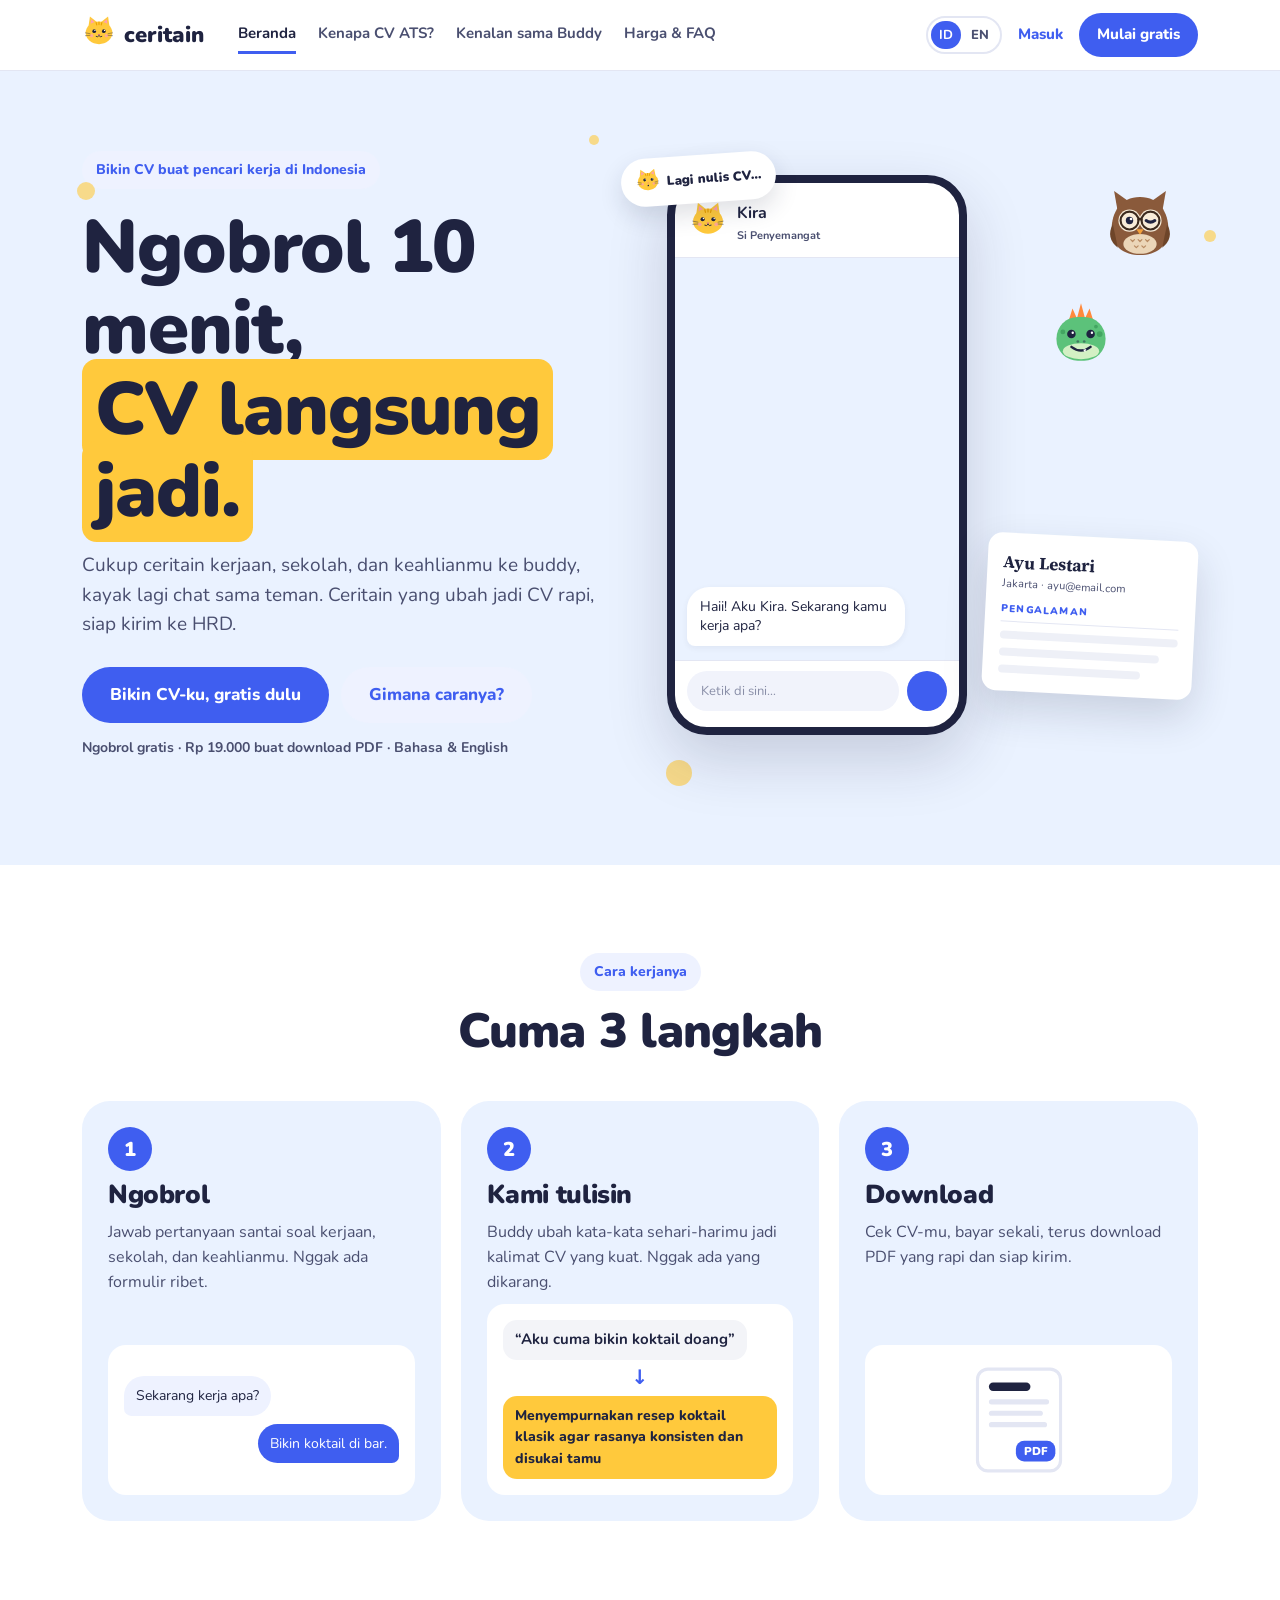
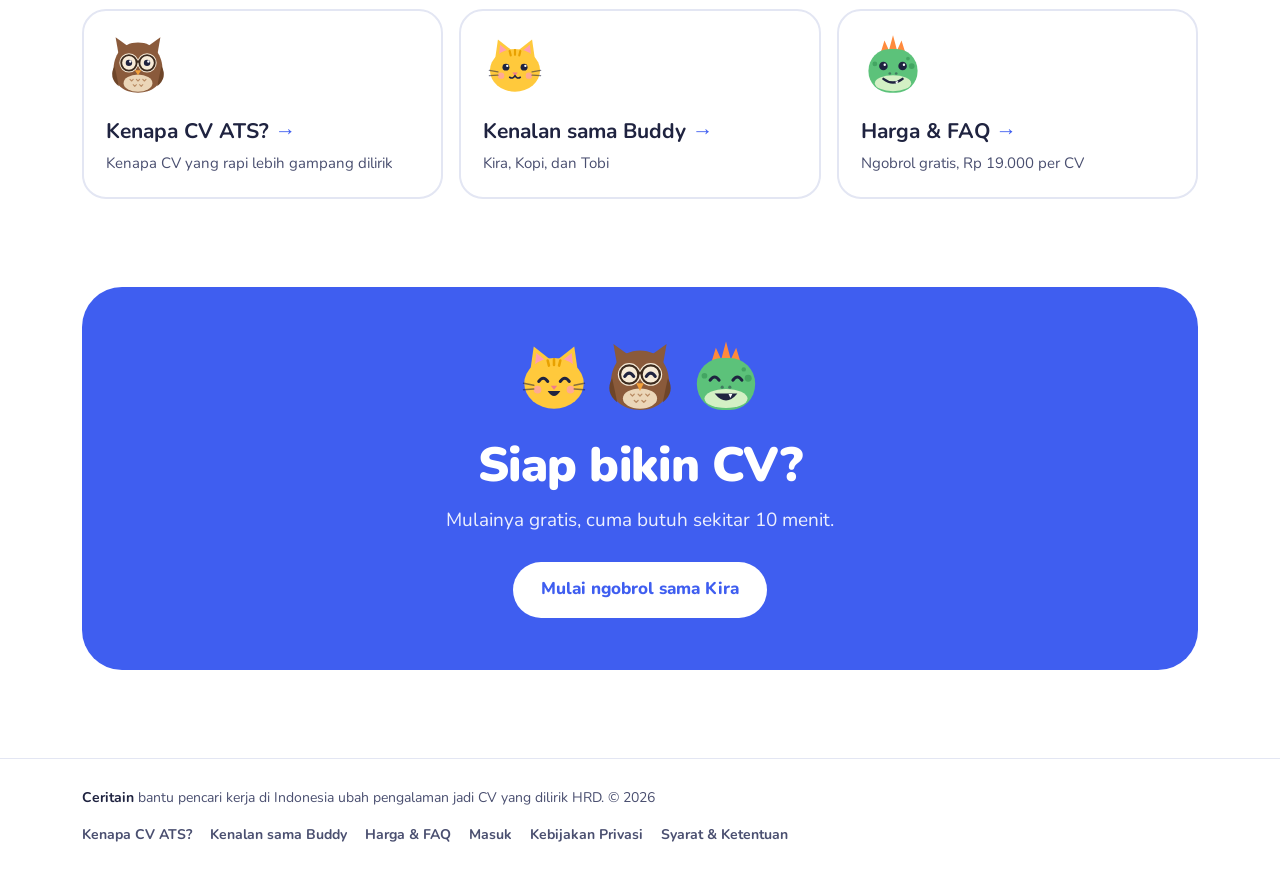
==== commit c83ec2ed: "Progress pop-ups instead of level talk, no emojis in buddy messages, database access grant Co-Author" ====
--- a/index.html
+++ b/index.html
@@ -223,14 +223,14 @@
   id: {
     kira: ["Haii! Aku Kira. Sekarang kamu kerja apa?", "Wah keren! Ada satu hal yang pernah kamu bikin lebih baik di sana?", "Pelanggan jadi nunggu lebih sebentar? Kira-kira aja nggak papa!", "Mantap banget! CV kamu udah jadi!"],
     kopi: ["Halo, aku Kopi. Lagi sibuk kerja apa nih belakangan?", "Menarik. Ada hal yang pernah kamu ubah jadi lebih baik?", "Terus, itu ngebantu pelanggan gimana?", "Keren. CV kamu udah siap."],
-    tobi: ["YO! Tobi di sini. Level 1: kamu kerja apa?", "Level 2! Apa yang pernah kamu bikin lebih oke?", "Boss level: tebak, jadi lebih cepet berapa?", "GG! CV kebuka!"],
+    tobi: ["YO! Tobi di sini. Pertama: kamu kerja apa?", "Gas! Apa yang pernah kamu bikin lebih oke?", "Tebak aja: jadi lebih cepet berapa?", "GG! CV kamu jadi!"],
     user: ["Aku barista di kafe kecil.", "Aku bikin cara pesan online yang lebih cepet.", "Mungkin lebih cepet 5 menit per pesanan."],
     notes: ["Barista · Kedai Senja, Jakarta", "Membuat alur pemesanan online yang lebih cepat", "Mempercepat waktu tunggu pesanan online sekitar 5 menit"],
   },
   en: {
     kira: ["Hiii! I'm Kira. What do you do right now?", "Ooh nice! What's one thing you made better there?", "Did customers wait less? A guess is fine!", "Wah, amazing! Your CV is ready!"],
     kopi: ["Hi, I'm Kopi. What does your work look like these days?", "Interesting. What's something you changed for the better?", "And how did that help your customers?", "Nice work. Your CV is ready."],
-    tobi: ["YO! Tobi here. Level 1: what's your job?", "Level 2! What did you make better?", "Boss level: guess how much faster?", "GG! CV unlocked!"],
+    tobi: ["YO! Tobi here. First up: what's your job?", "Nice! What did you make better?", "Take a guess: how much faster?", "GG! Your CV is ready!"],
     user: ["I'm a barista at a small café.", "I set up a quicker way to take online orders.", "Maybe 5 minutes faster per order."],
     notes: ["Barista · Kedai Senja, Jakarta", "Set up a faster online ordering flow", "Cut online order wait times by about 5 minutes"],
   },
--- a/lib/site.css
+++ b/lib/site.css
@@ -74,7 +74,8 @@
 .wave{display:flex;justify-content:center;gap:10px;margin-bottom:16px}
 footer.site{border-top:1px solid var(--line);padding:28px 0;font-size:14px;color:var(--muted)}
 footer.site .wrap{display:flex;flex-wrap:wrap;gap:16px;justify-content:space-between;align-items:center}
-footer.site a{color:var(--muted);text-decoration:none;font-weight:700;margin-left:18px}
+footer.site a{color:var(--muted);text-decoration:none;font-weight:700}
+footer.site .wrap > div:last-child{display:flex;flex-wrap:wrap;gap:8px 18px}
 footer.site a:first-child{margin-left:0}
 
 /* FAQ */
